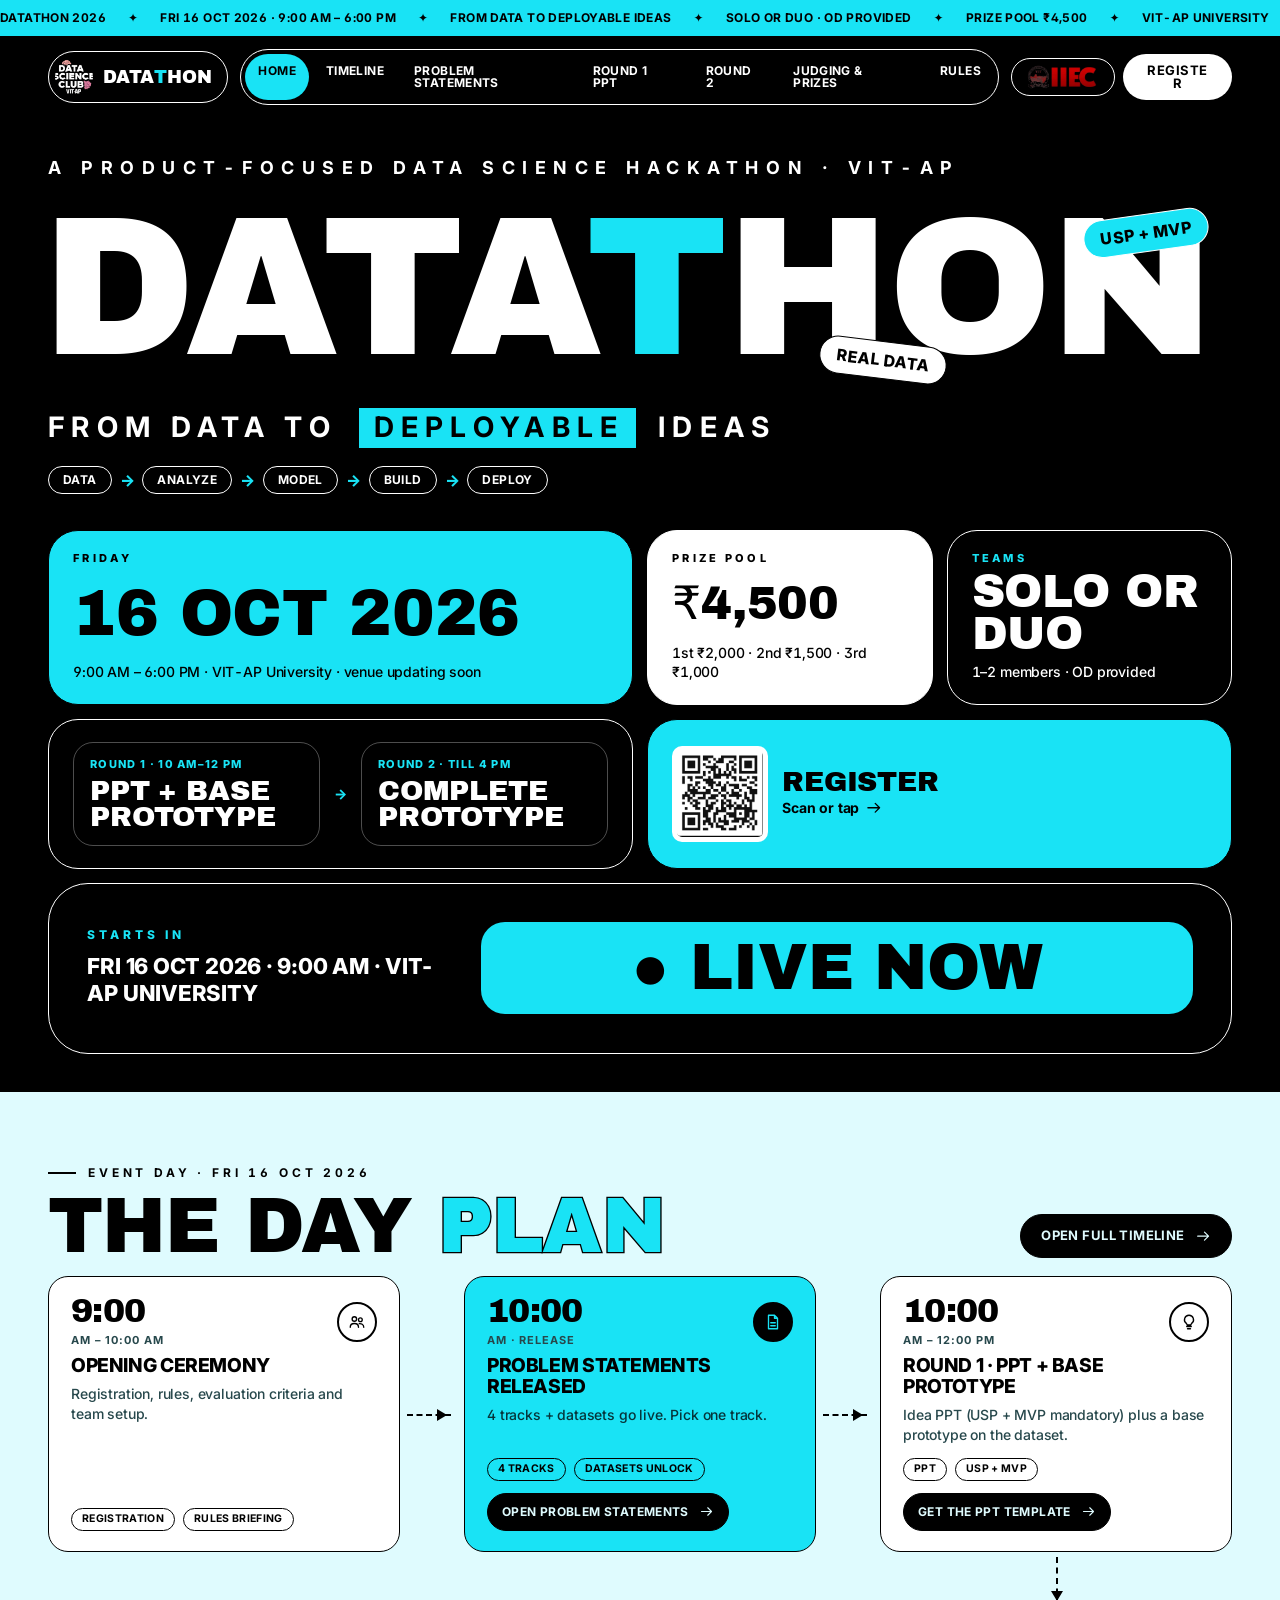
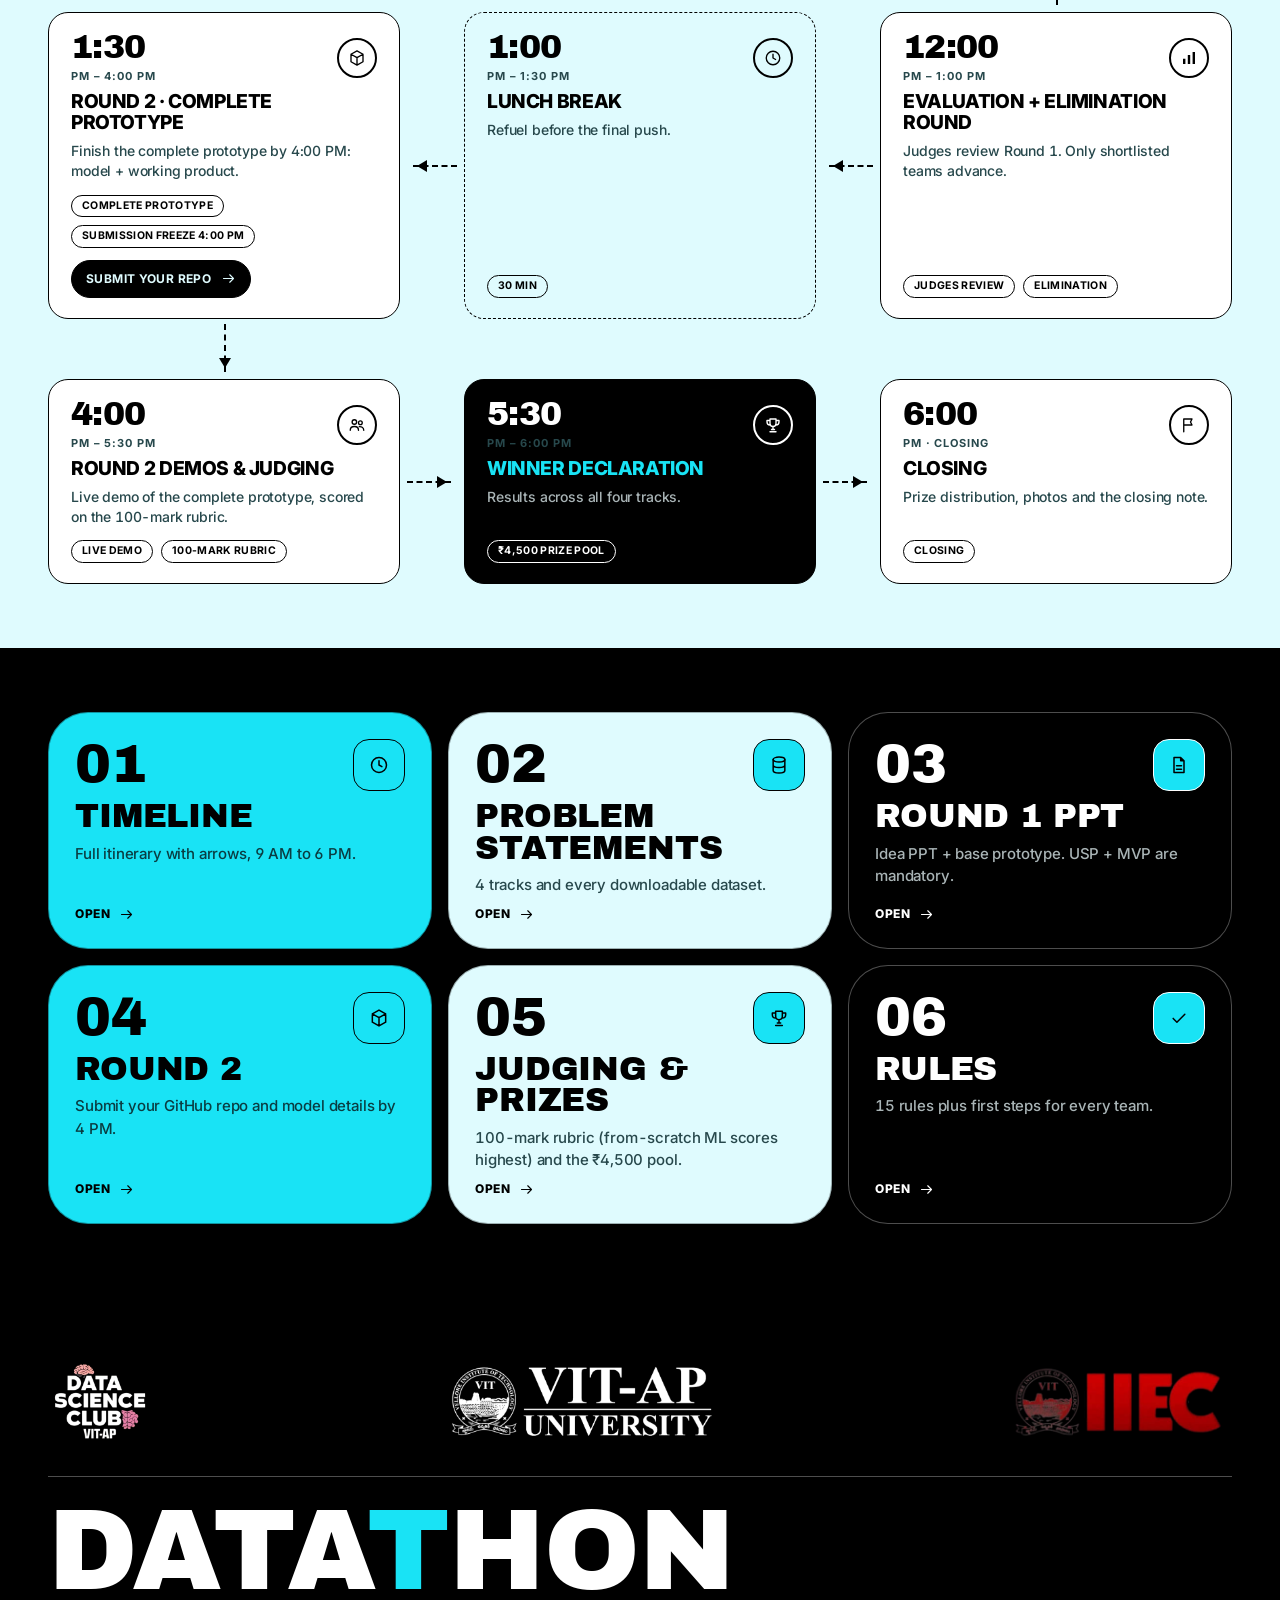
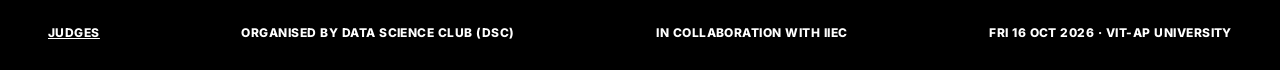
==== site/index.html @ 6347b345 "DATATHON 2026 website, PPT template, datasets and build tools Multi-page static site (home, timeline" ====
<!doctype html>
<html lang="en">
<head>
<meta charset="utf-8">
<meta name="viewport" content="width=device-width, initial-scale=1">
<title>DATATHON 2026 · VIT-AP</title>
<meta name="description" content="DATATHON — a product-focused Data Science hackathon by Data Science Club (DSC) with IIEC, VIT-AP University. 16 October 2026.">
<meta name="theme-color" content="#000000">
<link rel="icon" href="data:image/svg+xml,%3Csvg xmlns='http://www.w3.org/2000/svg' viewBox='0 0 64 64'%3E%3Crect width='64' height='64' rx='16' fill='%23000'/%3E%3Ctext x='32' y='46' font-family='Arial Black,Arial' font-weight='900' font-size='40' text-anchor='middle' fill='%2319e3f5'%3ET%3C/text%3E%3C/svg%3E">
<link rel="preconnect" href="https://fonts.googleapis.com">
<link rel="preconnect" href="https://fonts.gstatic.com" crossorigin>
<link href="https://fonts.googleapis.com/css2?family=Archivo+Black&family=Inter:wght@500;700;800&display=swap" rel="stylesheet">
<link rel="stylesheet" href="css/style.css">
<link rel="stylesheet" href="css/v2.css">
<link rel="stylesheet" href="css/v3.css">
<link rel="stylesheet" href="css/v4.css">
<link rel="stylesheet" href="css/v5.css">
<script>document.documentElement.className+=" js"</script>
</head>
<body>
<svg width="0" height="0" style="position:absolute" aria-hidden="true"><defs>
<symbol id="i-db" viewBox="0 0 24 24"><ellipse cx="12" cy="5.5" rx="7" ry="3"/><path d="M5 5.5v13c0 1.7 3.1 3 7 3s7-1.3 7-3v-13M5 12c0 1.7 3.1 3 7 3s7-1.3 7-3"/></symbol>
<symbol id="i-bars" viewBox="0 0 24 24"><path class="f" d="M4 20h3.2V13H4zM10.4 20h3.2V8h-3.2zM16.8 20H20V4h-3.2z" fill="currentColor" stroke="none"/></symbol>
<symbol id="i-cube" viewBox="0 0 24 24"><path d="M12 2.5l8 4.5v10l-8 4.5-8-4.5V7zM4 7l8 4.5L20 7M12 11.5v10"/></symbol>
<symbol id="i-bulb" viewBox="0 0 24 24"><path d="M9 18h6M10 21h4M12 3a6 6 0 0 0-3.5 10.9c.6.5 1 1.2 1 2.1h5c0-.9.4-1.6 1-2.1A6 6 0 0 0 12 3z"/></symbol>
<symbol id="i-calendar" viewBox="0 0 24 24"><rect x="3.5" y="5" width="17" height="15.5" rx="3"/><path d="M3.5 10h17M8 3v4M16 3v4"/></symbol>
<symbol id="i-pin" viewBox="0 0 24 24"><path d="M12 21s7-6.2 7-11.5A7 7 0 0 0 5 9.5C5 14.8 12 21 12 21z"/><circle cx="12" cy="9.5" r="2.5"/></symbol>
<symbol id="i-users" viewBox="0 0 24 24"><circle cx="8.5" cy="8" r="3"/><circle cx="16.5" cy="9" r="2.5"/><path d="M3 19c0-3 2.5-5 5.5-5s5.5 2 5.5 5M15 14.2c2.6-.3 6 .8 6 4.8"/></symbol>
<symbol id="i-arrow" viewBox="0 0 24 24"><path d="M4 12h16M14 6l6 6-6 6"/></symbol>
<symbol id="i-download" viewBox="0 0 24 24"><path d="M12 3v12M6.5 10.5L12 16l5.5-5.5M4 20h16"/></symbol>
<symbol id="i-plus" viewBox="0 0 24 24"><path d="M12 5v14M5 12h14"/></symbol>
<symbol id="i-health" viewBox="0 0 24 24"><path d="M9 3h6v6h6v6h-6v6H9v-6H3V9h6z"/></symbol>
<symbol id="i-cap" viewBox="0 0 24 24"><path d="M2 9l10-5 10 5-10 5zM6 11.5V16c0 1.5 2.7 3 6 3s6-1.5 6-3v-4.5M22 9v6"/></symbol>
<symbol id="i-coin" viewBox="0 0 24 24"><circle cx="12" cy="12" r="9"/><path d="M14.5 8.5c-.5-.8-1.5-1.2-2.5-1.2-1.4 0-2.5.8-2.5 2s1 1.6 2.5 2 2.5.8 2.5 2-1.1 2-2.5 2c-1 0-2-.4-2.5-1.2M12 5.5v1.8M12 16.7v1.8"/></symbol>
<symbol id="i-clock" viewBox="0 0 24 24"><circle cx="12" cy="12" r="9"/><path d="M12 7v5l3.5 2"/></symbol>
<symbol id="i-file" viewBox="0 0 24 24"><path d="M6 3h8l4 4v14H6zM14 3v4h4M9 13h6M9 17h6"/></symbol>
<symbol id="i-check" viewBox="0 0 24 24"><path d="M5 12.5l4.5 4.5L19 7.5"/></symbol>
<symbol id="i-trophy" viewBox="0 0 24 24"><path d="M8 4h8v6a4 4 0 0 1-8 0zM8 6H4v2a4 4 0 0 0 4 4M16 6h4v2a4 4 0 0 1-4 4M12 14v4M8 21h8M10 18h4"/></symbol>
<symbol id="i-flag" viewBox="0 0 24 24"><path d="M5 21V4M5 4h11l-2 4 2 4H5"/></symbol>
<symbol id="i-info" viewBox="0 0 24 24"><circle cx="12" cy="12" r="9"/><path d="M12 11v6M12 7.5v.5"/></symbol>
</defs></svg>
<div class="marquee" aria-label="Datathon announcements"><div class="marquee__track"><span>DATATHON 2026</span><span>Fri 16 Oct 2026 · 9:00 AM – 6:00 PM</span><span>From Data to Deployable Ideas</span><span>Solo or Duo · OD provided</span><span>Prize pool ₹4,500</span><span>VIT-AP University</span><span>Organised by Data Science Club × IIEC</span><span>DATATHON 2026</span><span>Fri 16 Oct 2026 · 9:00 AM – 6:00 PM</span><span>From Data to Deployable Ideas</span><span>Solo or Duo · OD provided</span><span>Prize pool ₹4,500</span><span>VIT-AP University</span><span>Organised by Data Science Club × IIEC</span><span>DATATHON 2026</span><span>Fri 16 Oct 2026 · 9:00 AM – 6:00 PM</span><span>From Data to Deployable Ideas</span><span>Solo or Duo · OD provided</span><span>Prize pool ₹4,500</span><span>VIT-AP University</span><span>Organised by Data Science Club × IIEC</span><span>DATATHON 2026</span><span>Fri 16 Oct 2026 · 9:00 AM – 6:00 PM</span><span>From Data to Deployable Ideas</span><span>Solo or Duo · OD provided</span><span>Prize pool ₹4,500</span><span>VIT-AP University</span><span>Organised by Data Science Club × IIEC</span></div></div><header class="nav-shell"><div class="wrap"><nav class="nav" aria-label="Main">
<a class="nav__brand" href="index.html" aria-label="DATATHON home"><img src="assets/logo-dsc.png" alt="Data Science Club VIT-AP"><span class="wordmark">DATA<b>T</b>HON</span></a>
<div class="nav__links" id="navlinks"><a href="index.html" aria-current="page">Home</a><a href="timeline.html">Timeline</a><a href="problem-statements.html">Problem Statements</a><a href="ppt.html">Round 1 PPT</a><a href="round2.html">Round 2</a><a href="judging.html">Judging & Prizes</a><a href="rules.html">Rules</a></div>
<div class="nav__cta"><span class="nav__iiec"><img src="assets/logo-iiec.png" alt="IIEC"></span><a class="btn btn--fill" href="https://forms.gle/7uUpkc1J9UCxxKup7" target="_blank" rel="noopener">Register</a>
<button class="nav__plus" id="navplus" aria-expanded="false" aria-controls="navlinks" aria-label="Menu"><svg class="icon " aria-hidden="true"><use href="#i-plus"/></svg></button></div>
</nav></div></header><main><section class="band band-dark hero"><div class="wrap">
<p class="hero__kicker">A product-focused data science hackathon · VIT-AP</p>
<h1 class="display hero__title">DATA<span class="t">T</span>HON
<span class="sticker sticker--hide-sm" style="--rot:-8deg; top:4%; right:2%">USP + MVP</span>
<span class="sticker sticker--white sticker--hide-sm" style="--rot:7deg; bottom:-6%; right:24%">Real data</span>
</h1>
<div class="hero__sub"><span>From data to</span><span class="hl">Deployable</span><span>ideas</span></div>
<div class="chain"><span class="chip">Data</span><span class="chain__a" aria-hidden="true">→</span><span class="chip">Analyze</span><span class="chain__a" aria-hidden="true">→</span><span class="chip">Model</span><span class="chain__a" aria-hidden="true">→</span><span class="chip">Build</span><span class="chain__a" aria-hidden="true">→</span><span class="chip">Deploy</span></div>
<div class="bento">
<div class="bcell b-date"><small>Friday</small><b>16 Oct 2026</b><span>9:00 AM – 6:00 PM · VIT-AP University · venue updating soon</span></div>
<div class="bcell b-prize"><small>Prize pool</small><b>₹4,500</b><span>1st ₹2,000 · 2nd ₹1,500 · 3rd ₹1,000</span></div>
<div class="bcell b-team"><small>Teams</small><b>Solo or Duo</b><span>1–2 members · OD provided</span></div>
<div class="bcell b-rounds"><a class="round" href="ppt.html"><small>Round 1 · 10 AM–12 PM</small><b>PPT + base prototype</b></a><span class="round__arrow" aria-hidden="true">→</span><a class="round" href="round2.html"><small>Round 2 · till 4 PM</small><b>Complete prototype</b></a></div>
<a class="bcell b-reg" href="https://forms.gle/7uUpkc1J9UCxxKup7" target="_blank" rel="noopener"><img src="assets/qr.png" alt="Registration QR code" width="96" height="96"><div><b>Register</b><span>Scan or tap <svg class="icon " aria-hidden="true"><use href="#i-arrow"/></svg></span></div></a>
</div>
<div class="bigcount"><div class="bigcount__label"><small>Starts in</small><span>Fri 16 Oct 2026 · 9:00 AM · VIT-AP University</span></div><div class="countdown" id="countdown" data-target="2026-10-16T09:00:00+05:30" aria-live="off"></div></div>
</div></section>
<section class="band band-wash band--tight" id="timeline"><div class="wrap">
<div style="display:flex;justify-content:space-between;align-items:flex-end;gap:16px;flex-wrap:wrap;margin-bottom:18px"><div><span class="eyebrow">Event day · Fri 16 Oct 2026</span><h2 class="display" style="font-size:clamp(40px,6vw,84px);margin-top:14px">The day <span class="t">plan</span></h2></div><a class="btn btn--fill" href="timeline.html">Open full timeline <svg class="icon " aria-hidden="true"><use href="#i-arrow"/></svg></a></div>
<ol class="tl" style="list-style:none;padding:0"><li class="tcard" style="grid-column:1;grid-row:1" data-start="2026-10-16T09:00:00+05:30" data-end="2026-10-16T10:00:00+05:30">
<span class="stop__live">● LIVE NOW</span>
<div class="tcard__top"><div class="tcard__time">9:00<small>AM – 10:00 AM</small></div><span class="tcard__node"><svg class="icon " aria-hidden="true"><use href="#i-users"/></svg></span></div>
<h3>Opening Ceremony</h3><p>Registration, rules, evaluation criteria and team setup.</p><div class="stop__tags"><span class="chip">Registration</span><span class="chip">Rules briefing</span></div>
<span class="tarrow tarrow--r"></span></li><li class="tcard tcard--milestone" style="grid-column:2;grid-row:1" data-start="2026-10-16T10:00:00+05:30" data-end="2026-10-16T10:05:00+05:30">
<span class="stop__live">● LIVE NOW</span>
<div class="tcard__top"><div class="tcard__time">10:00<small>AM · Release</small></div><span class="tcard__node"><svg class="icon " aria-hidden="true"><use href="#i-file"/></svg></span></div>
<h3>Problem Statements Released</h3><p>4 tracks + datasets go live. Pick one track.</p><div class="stop__tags"><span class="chip">4 tracks</span><span class="chip">Datasets unlock</span></div><a class="btn btn--sm btn--fill" style="align-self:flex-start;margin-top:4px" href="problem-statements.html">Open problem statements <svg class="icon " aria-hidden="true"><use href="#i-arrow"/></svg></a>
<span class="tarrow tarrow--r"></span></li><li class="tcard" style="grid-column:3;grid-row:1" data-start="2026-10-16T10:00:00+05:30" data-end="2026-10-16T12:00:00+05:30">
<span class="stop__live">● LIVE NOW</span>
<div class="tcard__top"><div class="tcard__time">10:00<small>AM – 12:00 PM</small></div><span class="tcard__node"><svg class="icon " aria-hidden="true"><use href="#i-bulb"/></svg></span></div>
<h3>Round 1 · PPT + Base Prototype</h3><p>Idea PPT (USP + MVP mandatory) plus a base prototype on the dataset.</p><div class="stop__tags"><span class="chip">PPT</span><span class="chip">USP + MVP</span></div><a class="btn btn--sm btn--fill" style="align-self:flex-start;margin-top:4px" href="#ppt">Get the PPT template <svg class="icon " aria-hidden="true"><use href="#i-arrow"/></svg></a>
<span class="tarrow tarrow--d"></span></li><li class="tcard" style="grid-column:3;grid-row:2" data-start="2026-10-16T12:00:00+05:30" data-end="2026-10-16T13:00:00+05:30">
<span class="stop__live">● LIVE NOW</span>
<div class="tcard__top"><div class="tcard__time">12:00<small>PM – 1:00 PM</small></div><span class="tcard__node"><svg class="icon " aria-hidden="true"><use href="#i-bars"/></svg></span></div>
<h3>Evaluation + Elimination Round</h3><p>Judges review Round 1. Only shortlisted teams advance.</p><div class="stop__tags"><span class="chip">Judges review</span><span class="chip">Elimination</span></div>
<span class="tarrow tarrow--l"></span></li><li class="tcard tcard--break" style="grid-column:2;grid-row:2" data-start="2026-10-16T13:00:00+05:30" data-end="2026-10-16T13:30:00+05:30">
<span class="stop__live">● LIVE NOW</span>
<div class="tcard__top"><div class="tcard__time">1:00<small>PM – 1:30 PM</small></div><span class="tcard__node"><svg class="icon " aria-hidden="true"><use href="#i-clock"/></svg></span></div>
<h3>Lunch Break</h3><p>Refuel before the final push.</p><div class="stop__tags"><span class="chip">30 min</span></div>
<span class="tarrow tarrow--l"></span></li><li class="tcard" style="grid-column:1;grid-row:2" data-start="2026-10-16T13:30:00+05:30" data-end="2026-10-16T16:00:00+05:30">
<span class="stop__live">● LIVE NOW</span>
<div class="tcard__top"><div class="tcard__time">1:30<small>PM – 4:00 PM</small></div><span class="tcard__node"><svg class="icon " aria-hidden="true"><use href="#i-cube"/></svg></span></div>
<h3>Round 2 · Complete Prototype</h3><p>Finish the complete prototype by 4:00 PM: model + working product.</p><div class="stop__tags"><span class="chip">Complete prototype</span><span class="chip">Submission freeze 4:00 PM</span></div><a class="btn btn--sm btn--fill" style="align-self:flex-start;margin-top:4px" href="round2.html">Submit your repo <svg class="icon " aria-hidden="true"><use href="#i-arrow"/></svg></a>
<span class="tarrow tarrow--d"></span></li><li class="tcard" style="grid-column:1;grid-row:3" data-start="2026-10-16T16:00:00+05:30" data-end="2026-10-16T17:30:00+05:30">
<span class="stop__live">● LIVE NOW</span>
<div class="tcard__top"><div class="tcard__time">4:00<small>PM – 5:30 PM</small></div><span class="tcard__node"><svg class="icon " aria-hidden="true"><use href="#i-users"/></svg></span></div>
<h3>Round 2 Demos & Judging</h3><p>Live demo of the complete prototype, scored on the 100-mark rubric.</p><div class="stop__tags"><span class="chip">Live demo</span><span class="chip">100-mark rubric</span></div>
<span class="tarrow tarrow--r"></span></li><li class="tcard tcard--winner" style="grid-column:2;grid-row:3" data-start="2026-10-16T17:30:00+05:30" data-end="2026-10-16T18:00:00+05:30">
<span class="stop__live">● LIVE NOW</span>
<div class="tcard__top"><div class="tcard__time">5:30<small>PM – 6:00 PM</small></div><span class="tcard__node"><svg class="icon " aria-hidden="true"><use href="#i-trophy"/></svg></span></div>
<h3>Winner Declaration</h3><p>Results across all four tracks.</p><div class="stop__tags"><span class="chip">₹4,500 prize pool</span></div>
<span class="tarrow tarrow--r"></span></li><li class="tcard" style="grid-column:3;grid-row:3" data-start="2026-10-16T18:00:00+05:30" data-end="2026-10-16T18:15:00+05:30">
<span class="stop__live">● LIVE NOW</span>
<div class="tcard__top"><div class="tcard__time">6:00<small>PM · Closing</small></div><span class="tcard__node"><svg class="icon " aria-hidden="true"><use href="#i-flag"/></svg></span></div>
<h3>Closing</h3><p>Prize distribution, photos and the closing note.</p><div class="stop__tags"><span class="chip">Closing</span></div>
</li></ol>
</div></section>
<section class="band band-dark band--tight"><div class="wrap">
<div class="tiles"><a class="card tile band-cyan" href="timeline.html" style="background:var(--bg);color:var(--fg);--line:#000"><div class="tile__top"><span class="tile__no">01</span><span class="tile__badge"><svg class="icon " aria-hidden="true"><use href="#i-clock"/></svg></span></div><h3>Timeline</h3><p>Full itinerary with arrows, 9 AM to 6 PM.</p><span class="tile__go">Open <svg class="icon " aria-hidden="true"><use href="#i-arrow"/></svg></span></a><a class="card tile band-wash" href="problem-statements.html" style="background:var(--bg);color:var(--fg);--line:#000"><div class="tile__top"><span class="tile__no">02</span><span class="tile__badge"><svg class="icon " aria-hidden="true"><use href="#i-db"/></svg></span></div><h3>Problem Statements</h3><p>4 tracks and every downloadable dataset.</p><span class="tile__go">Open <svg class="icon " aria-hidden="true"><use href="#i-arrow"/></svg></span></a><a class="card tile band-dark" href="ppt.html" style="background:var(--bg);color:var(--fg);--line:#fff"><div class="tile__top"><span class="tile__no">03</span><span class="tile__badge"><svg class="icon " aria-hidden="true"><use href="#i-file"/></svg></span></div><h3>Round 1 PPT</h3><p>Idea PPT + base prototype. USP + MVP are mandatory.</p><span class="tile__go">Open <svg class="icon " aria-hidden="true"><use href="#i-arrow"/></svg></span></a><a class="card tile band-cyan" href="round2.html" style="background:var(--bg);color:var(--fg);--line:#000"><div class="tile__top"><span class="tile__no">04</span><span class="tile__badge"><svg class="icon " aria-hidden="true"><use href="#i-cube"/></svg></span></div><h3>Round 2</h3><p>Submit your GitHub repo and model details by 4 PM.</p><span class="tile__go">Open <svg class="icon " aria-hidden="true"><use href="#i-arrow"/></svg></span></a><a class="card tile band-wash" href="judging.html" style="background:var(--bg);color:var(--fg);--line:#000"><div class="tile__top"><span class="tile__no">05</span><span class="tile__badge"><svg class="icon " aria-hidden="true"><use href="#i-trophy"/></svg></span></div><h3>Judging & Prizes</h3><p>100-mark rubric (from-scratch ML scores highest) and the ₹4,500 pool.</p><span class="tile__go">Open <svg class="icon " aria-hidden="true"><use href="#i-arrow"/></svg></span></a><a class="card tile band-dark" href="rules.html" style="background:var(--bg);color:var(--fg);--line:#fff"><div class="tile__top"><span class="tile__no">06</span><span class="tile__badge"><svg class="icon " aria-hidden="true"><use href="#i-check"/></svg></span></div><h3>Rules</h3><p>15 rules plus first steps for every team.</p><span class="tile__go">Open <svg class="icon " aria-hidden="true"><use href="#i-arrow"/></svg></span></a></div>
</div></section></main><footer class="band band-dark footer"><div class="wrap">
<div class="footer__logos">
<img src="assets/logo-dsc.png" alt="Data Science Club, VIT-AP">
<img src="assets/logo-vitap.png" alt="VIT-AP University">
<img src="assets/logo-iiec.png" alt="IIEC">
</div>
<div class="display footer__big" aria-hidden="true">DATA<span class="t">T</span>HON</div>
<div class="footer__meta"><a href="judge.html">Judges</a><span>Organised by Data Science Club (DSC)</span><span>In collaboration with IIEC</span><span>Fri 16 Oct 2026 · VIT-AP University</span></div>
</div></footer>
<script src="js/site.js"></script>
</body>
</html>
---- site/css/style.css ----
/* DATATHON — Slush sticker-book system (DESIGN.md) recoloured to the poster: black + electric cyan + white.
   Rules kept from DESIGN.md: crushed display type, 1px outlines, pill/rounded shapes, flat fills, NO gradients, NO shadows. */

:root {
  --carbon: #000000;
  --paper: #ffffff;
  --cyan: #19e3f5;          /* sampled from poster */
  --cyan-wash: #dffbfe;     /* pale cyan = Sky Wash analogue */
  --ink: #0b0f10;
  --mist: #a9b4b6;

  --font-display: 'Archivo Black', 'Arial Black', Impact, sans-serif;
  --font-ui: 'Inter', ui-sans-serif, system-ui, -apple-system, 'Segoe UI', Roboto, sans-serif;

  --page-max: 1440px;
  --gutter: clamp(16px, 4vw, 48px);
  --r-card: 20px;
  --r-card-lg: 40px;
  --r-pill: 1600px;
}

/* Section "bands": every section sets its own palette, components read these */
.band-dark  { --bg: var(--carbon);    --fg: var(--paper);  --muted: var(--mist); --card: var(--ink);  --line: var(--paper); --soft: rgba(255,255,255,.3); --accent: var(--cyan); }
.band-cyan  { --bg: var(--cyan);      --fg: var(--carbon); --muted: #0a3d42;     --card: var(--paper); --line: var(--carbon); --soft: rgba(0,0,0,.35);       --accent: var(--carbon); }
.band-wash  { --bg: var(--cyan-wash); --fg: var(--carbon); --muted: #27484c;     --card: var(--paper); --line: var(--carbon); --soft: rgba(0,0,0,.3);        --accent: var(--carbon); }

*, *::before, *::after { box-sizing: border-box; }
html { scroll-behavior: smooth; scroll-padding-top: 96px; }
body {
  margin: 0; background: var(--carbon); color: var(--paper);
  font-family: var(--font-ui); font-weight: 500; font-size: 16px; line-height: 1.5;
  letter-spacing: -0.01em; font-feature-settings: "ss01", "tnum";
  -webkit-font-smoothing: antialiased;
}
img, svg { display: block; max-width: 100%; }
a { color: inherit; }
h1, h2, h3, h4, p, ul, ol { margin: 0; }
ul, ol { padding: 0; list-style: none; }
.sr-only { position: absolute; width: 1px; height: 1px; overflow: hidden; clip: rect(0 0 0 0); white-space: nowrap; }
:focus-visible { outline: 3px solid var(--cyan); outline-offset: 3px; }
.band-cyan :focus-visible, .band-wash :focus-visible { outline-color: var(--carbon); }

.wrap { width: 100%; max-width: var(--page-max); margin: 0 auto; padding-inline: var(--gutter); }
.band { background: var(--bg); color: var(--fg); padding-block: clamp(56px, 9vw, 120px); }
.icon { width: 1.25em; height: 1.25em; fill: none; stroke: currentColor; stroke-width: 1.8; stroke-linecap: round; stroke-linejoin: round; flex: none; }
.icon--fill { fill: currentColor; stroke: none; }

/* ---------- type ---------- */
.display {
  font-family: var(--font-display); font-weight: 400; text-transform: uppercase;
  line-height: .8; letter-spacing: -0.01em; text-wrap: balance;
}
.display .t { color: var(--cyan); }
.band-cyan .display .t, .band-wash .display .t { color: var(--cyan); -webkit-text-stroke: .035em var(--carbon); paint-order: stroke fill; }
.band-cyan .display .t { color: var(--paper); }
.h-section { font-size: clamp(38px, 11vw, 168px); overflow-wrap: anywhere; }
.eyebrow {
  font-weight: 700; text-transform: uppercase; letter-spacing: .32em; font-size: 12px;
  display: inline-flex; align-items: center; gap: 12px; color: var(--fg);
}
.eyebrow::before { content: ""; width: 28px; border-top: 2px solid currentColor; }
.lede { font-size: clamp(17px, 2vw, 24px); font-weight: 500; line-height: 1.3; max-width: 60ch; }
.muted { color: var(--muted); }
.hl { background: var(--cyan); color: var(--carbon); padding: .02em .3em; display: inline-block; }
.quote-bar { border-left: 3px solid var(--cyan); padding-left: 20px; }
.band-cyan .quote-bar, .band-wash .quote-bar { border-color: var(--carbon); }

/* ---------- buttons / pills ---------- */
.btn {
  display: inline-flex; align-items: center; justify-content: center; gap: 10px;
  min-height: 44px; padding: 10px 20px; border-radius: var(--r-pill); max-width: 100%; text-align: center; overflow-wrap: anywhere;
  border: 1px solid var(--fg); background: transparent; color: var(--fg);
  font: 700 13px/1 var(--font-ui); letter-spacing: .032em; text-transform: uppercase; text-decoration: none;
  cursor: pointer; transition: background .15s, color .15s;
}
.btn:hover { background: var(--fg); color: var(--bg); }
.btn--fill { background: var(--fg); color: var(--bg); }
.btn--fill:hover { background: var(--cyan); color: var(--carbon); border-color: var(--carbon); }
.band-dark .btn--fill:hover { border-color: var(--cyan); }
.btn--lg { min-height: 56px; padding: 14px 28px; font-size: 14px; }
.chip {
  display: inline-flex; align-items: center; gap: 8px; padding: 6px 14px; border-radius: var(--r-pill);
  border: 1px solid var(--fg); font: 700 12px/1.2 var(--font-ui); letter-spacing: .032em; text-transform: uppercase;
}
.chip--cyan { background: var(--cyan); color: var(--carbon); border-color: var(--carbon); }
.band-dark .chip--cyan { border-color: var(--cyan); }
.card { background: var(--card); color: var(--fg); border: 1px solid var(--line); border-radius: var(--r-card); padding: 24px; }
.band-dark .card { border-color: var(--soft); }

/* ---------- marquee ---------- */
.marquee { background: var(--cyan); color: var(--carbon); overflow: hidden; white-space: nowrap; border-bottom: 1px solid var(--carbon); }
.marquee__track { display: inline-flex; animation: scroll 38s linear infinite; }
.marquee__track span { padding: 9px 0; font-weight: 700; font-size: 12px; letter-spacing: .032em; text-transform: uppercase; }
.marquee__track span::after { content: "✦"; margin: 0 22px; }
@keyframes scroll { to { transform: translateX(-50%); } }

/* ---------- nav ---------- */
.nav-shell { position: sticky; top: 0; z-index: 50; padding: 12px 0; background: var(--carbon); }
.nav { display: flex; align-items: center; justify-content: space-between; gap: 12px; pointer-events: auto; }
.nav__brand {
  display: inline-flex; align-items: center; gap: 10px; text-decoration: none; background: var(--carbon);
  border: 1px solid var(--paper); border-radius: var(--r-pill); padding: 6px 16px 6px 6px; color: var(--paper);
}
.nav__brand img { width: 38px; height: 38px; object-fit: cover; border-radius: 50%; }
.wordmark { font-family: var(--font-display); text-transform: uppercase; font-size: 18px; letter-spacing: -0.01em; line-height: 1; }
.wordmark b { color: var(--cyan); font-weight: 400; }
.nav__links { display: flex; gap: 4px; background: var(--carbon); border: 1px solid var(--paper); border-radius: var(--r-pill); padding: 4px; }
.nav__links a {
  color: var(--paper); text-decoration: none; padding: 11px 14px; border-radius: var(--r-pill);
  font: 700 12px/1 var(--font-ui); letter-spacing: .032em; text-transform: uppercase;
}
.nav__links a:hover, .nav__links a[aria-current="page"] { background: var(--cyan); color: var(--carbon); }
.nav__cta { display: flex; gap: 8px; align-items: center; }
.nav .btn--fill { background: var(--paper); color: var(--carbon); border-color: var(--paper); }
.nav .btn--fill:hover { background: var(--cyan); }
.nav__plus { display: none; width: 44px; height: 44px; padding: 0; background: var(--carbon); color: var(--paper); border: 1px solid var(--paper); border-radius: 50%; cursor: pointer; align-items: center; justify-content: center; }
.nav__plus .icon { transition: transform .2s; }
.nav__plus[aria-expanded="true"] .icon { transform: rotate(45deg); }

/* ---------- hero ---------- */
.hero { padding-top: clamp(16px, 3vw, 40px); overflow: hidden; position: relative; }
.logo-strip { display: flex; align-items: center; justify-content: space-between; gap: clamp(12px, 3vw, 40px); margin-bottom: clamp(32px, 5vw, 64px); }
.logo-strip__div { width: 1px; align-self: stretch; background: rgba(255,255,255,.35); min-height: 56px; }
.logo-strip img { height: clamp(44px, 6.5vw, 82px); width: auto; object-fit: contain; }
.hero__kicker { font-weight: 700; text-transform: uppercase; letter-spacing: .42em; font-size: clamp(11px, 1.4vw, 18px); margin-bottom: clamp(16px, 2vw, 28px); }
.hero__title { font-size: clamp(54px, 15.4vw, 226px); position: relative; line-height: .82; margin-left: -.03em; }
.sticker {
  position: absolute; z-index: 2; background: var(--cyan); color: var(--carbon); border: 1px solid var(--paper);
  border-radius: 20px; padding: 10px 16px; font: 800 clamp(11px,1.4vw,16px)/1 var(--font-ui); letter-spacing: .032em; text-transform: uppercase;
  transform: rotate(var(--rot, -6deg)); display: inline-flex; gap: 8px; align-items: center;
}
.sticker--white { background: var(--paper); border-color: var(--carbon); }
.sticker--ring { background: var(--carbon); color: var(--paper); border-radius: 50%; width: clamp(54px, 7vw, 92px); aspect-ratio: 1; justify-content: center; padding: 0; border-width: 2px; }
.sticker--ring .icon { width: 44%; height: 44%; }
.hero__sub { margin-top: clamp(24px, 3vw, 40px); display: flex; flex-wrap: wrap; gap: 14px 22px; align-items: center; font: 700 clamp(15px, 2.2vw, 30px)/1.1 var(--font-ui); letter-spacing: .26em; text-transform: uppercase; }
.hero__sub .hl { letter-spacing: .26em; padding: .16em .4em .16em .52em; }
.hero__grid { display: grid; grid-template-columns: 1.05fr .95fr; gap: clamp(24px, 4vw, 64px); margin-top: clamp(32px, 4vw, 56px); align-items: start; }
.hero__copy .lede { margin-bottom: 8px; }
.hero__copy .muted { font-size: 17px; }
.info-list { display: grid; gap: 14px; margin: 28px 0; }
.info { display: flex; gap: 16px; align-items: stretch; }
.info__ico { width: 56px; height: 56px; flex: none; border: 1px solid var(--paper); border-radius: 16px; display: grid; place-items: center; }
.info__ico .icon { width: 26px; height: 26px; }
.info__body { border-left: 3px solid var(--cyan); padding-left: 16px; display: grid; align-content: center; }
.info__body strong { font: 800 clamp(17px, 2vw, 22px)/1.15 var(--font-ui); text-transform: uppercase; letter-spacing: -0.02em; }
.info__body span { color: #d6dcdd; }
.hero__actions { display: flex; flex-wrap: wrap; gap: 12px; }
.hero__art { position: relative; border-radius: 30px; overflow: hidden; border: 1px solid var(--paper); aspect-ratio: 1339/1717; background: var(--carbon); }
.hero__art img { width: 100%; height: 100%; object-fit: cover; }
.hero__art-wrap { position: relative; }
.countdown { display: flex; gap: 8px; flex-wrap: wrap; margin-top: 22px; }
.countdown__cell { border: 1px solid var(--soft); border-radius: 16px; padding: 10px 14px; min-width: 74px; text-align: center; }
.countdown__cell b { display: block; font: 400 28px/1 var(--font-display); color: var(--cyan); }
.countdown__cell small { font-size: 11px; text-transform: uppercase; letter-spacing: .12em; color: var(--mist); }
.countdown__live { font: 400 28px/1 var(--font-display); color: var(--carbon); background: var(--cyan); border-radius: 16px; padding: 14px 20px; text-transform: uppercase; }

/* ---------- pipeline ---------- */
.pipeline { display: flex; align-items: flex-start; margin-top: clamp(40px, 6vw, 80px); }
.pipe-step { display: grid; justify-items: center; gap: 12px; flex: none; width: clamp(48px, 11vw, 124px); font: 700 clamp(12px, 1.7vw, 22px)/1 var(--font-ui); letter-spacing: -0.02em; }
.pipe-step__ring { width: clamp(48px, 9vw, 124px); aspect-ratio: 1; border: 2px solid var(--paper); border-radius: 50%; display: grid; place-items: center; }
.pipe-step__ring .icon { width: 42%; height: 42%; stroke-width: 1.5; }
.pipe-step--last .pipe-step__ring { background: var(--cyan); border-color: var(--paper); color: var(--carbon); }
.pipe-arrow { flex: 1; min-width: 6px; align-self: flex-start; margin-top: clamp(24px, 4.5vw, 62px); border-top: 2px dashed var(--cyan); position: relative; margin-inline: 8px; }
.pipe-arrow::after { content: ""; position: absolute; right: -2px; top: -7px; border: 6px solid transparent; border-left: 10px solid var(--cyan); }

/* ---------- itinerary / timeline ---------- */
.section-head { display: grid; grid-template-columns: minmax(0, 1fr); gap: 24px; margin-bottom: clamp(36px, 5vw, 72px); }
.section-head .lede { color: var(--muted); }
.itinerary { max-width: 1040px; margin: 0 auto; }
.stop { display: grid; grid-template-columns: clamp(86px, 17vw, 190px) 44px 1fr; gap: clamp(10px, 2.2vw, 28px); }
.stop__time { text-align: right; padding-top: 14px; }
.stop__time b { display: block; font: 400 clamp(24px, 4.2vw, 50px)/.9 var(--font-display); letter-spacing: -0.02em; }
.stop__time small { display: block; margin-top: 8px; font: 700 clamp(11px, 1.2vw, 13px)/1.3 var(--font-ui); text-transform: uppercase; letter-spacing: .08em; color: var(--muted); }
.stop__rail { display: flex; flex-direction: column; align-items: center; }
.stop__node { width: 44px; height: 44px; border-radius: 50%; border: 2px solid var(--line); background: var(--bg); display: grid; place-items: center; flex: none; margin-top: 6px; }
.stop__node .icon { width: 20px; height: 20px; }
.stop--milestone .stop__node, .stop.is-now .stop__node { background: var(--cyan); color: var(--carbon); border-color: var(--carbon); }
.band-dark .stop--milestone .stop__node { border-color: var(--paper); }
.stop__line { flex: 1; min-height: 44px; margin: 6px 0 4px; border-left: 2px dashed var(--line); position: relative; }
.stop__line::after { content: ""; position: absolute; left: -7px; bottom: -3px; border: 6px solid transparent; border-top: 10px solid var(--line); }
.stop:last-child .stop__line { display: none; }
.stop__card { margin-bottom: 30px; background: var(--card); color: var(--fg); border: 1px solid var(--line); border-radius: var(--r-card); padding: clamp(18px, 2.4vw, 28px); position: relative; }
.stop:last-child .stop__card { margin-bottom: 0; }
.stop__card h3 { font: 800 clamp(20px, 2.6vw, 32px)/1.05 var(--font-ui); letter-spacing: -0.03em; text-transform: uppercase; }
.stop__card p { margin-top: 10px; color: var(--muted); max-width: 58ch; }
.stop__tags { display: flex; flex-wrap: wrap; gap: 8px; margin-top: 16px; }
.stop--milestone .stop__card { background: var(--cyan); border-color: var(--carbon); }
.stop--milestone .stop__card p { color: #06353a; }
.stop--break .stop__card { background: transparent; border-style: dashed; }
.stop--winner .stop__card { background: var(--carbon); color: var(--paper); border-color: var(--carbon); }
.stop--winner .stop__card p { color: var(--mist); }
.stop--winner .stop__card h3 { color: var(--cyan); }
.stop--winner .chip { border-color: var(--paper); color: var(--paper); }
.stop.is-now .stop__card { outline: 4px solid var(--cyan); outline-offset: 3px; }
.stop__live { display: none; position: absolute; top: -14px; right: 20px; background: var(--carbon); color: var(--cyan); border: 1px solid var(--cyan); border-radius: var(--r-pill); padding: 4px 12px; font: 800 11px/1.2 var(--font-ui); letter-spacing: .1em; }
.stop.is-now .stop__live { display: inline-block; }

/* ---------- track cards ---------- */
.grid-4 { display: grid; grid-template-columns: repeat(4, 1fr); gap: 16px; }
.track-card { text-decoration: none; display: flex; flex-direction: column; gap: 14px; min-height: 340px; border-radius: var(--r-card-lg); transition: transform .15s; }
.track-card:hover { transform: translateY(-4px); }
.track-card__no { font: 400 72px/.8 var(--font-display); }
.track-card__badge { width: 56px; height: 56px; border: 1px solid var(--line); border-radius: 16px; display: grid; place-items: center; background: var(--cyan); color: var(--carbon); }
.track-card h3 { font: 800 24px/1.05 var(--font-ui); text-transform: uppercase; letter-spacing: -0.03em; }
.track-card p { color: var(--muted); font-size: 15px; }
.track-card__foot { margin-top: auto; display: flex; justify-content: space-between; align-items: center; font: 700 12px/1 var(--font-ui); text-transform: uppercase; letter-spacing: .06em; }
.cta-row { margin-top: 36px; display: flex; flex-wrap: wrap; gap: 12px; align-items: center; }

/* ---------- PPT / product section ---------- */
.two-col { display: grid; grid-template-columns: 1fr 1fr; gap: clamp(24px, 4vw, 64px); align-items: start; }
.slide-list { display: grid; gap: 10px; counter-reset: s; }
.slide-list li { counter-increment: s; display: grid; grid-template-columns: 44px 1fr; gap: 14px; align-items: center; border: 1px solid var(--soft); border-radius: 16px; padding: 12px 16px; }
.slide-list li::before { content: counter(s, decimal-leading-zero); font: 400 22px/1 var(--font-display); color: var(--cyan); }
.slide-list b { display: block; text-transform: uppercase; letter-spacing: -0.01em; }
.slide-list span { color: var(--mist); font-size: 14px; }
.must { background: var(--cyan); color: var(--carbon) !important; border-radius: 4px; padding: 1px 7px; font: 800 10px/1.4 var(--font-ui); letter-spacing: .08em; margin-left: 8px; vertical-align: middle; }
.flow { display: flex; flex-wrap: wrap; gap: 8px 6px; align-items: center; margin-top: 28px; }
.flow .chip { background: var(--bg); }
.flow .icon { width: 18px; height: 18px; }

/* ---------- judging ---------- */
.rubric { display: grid; gap: 10px; }
.rubric__row { display: grid; grid-template-columns: minmax(0, 1.3fr) minmax(0, 1.2fr) 74px; gap: 18px; align-items: center; background: var(--card); border: 1px solid var(--line); border-radius: 16px; padding: 14px 20px; }
.rubric__row b { font-weight: 800; text-transform: uppercase; letter-spacing: -0.01em; }
.rubric__row small { display: block; color: var(--muted); font-size: 13px; font-weight: 500; text-transform: none; letter-spacing: 0; line-height: 1.35; margin-top: 2px; }
.rubric__bar { height: 14px; border: 1px solid var(--line); border-radius: var(--r-pill); overflow: hidden; background: transparent; }
.rubric__bar i { display: block; height: 100%; background: var(--carbon); }
.rubric__pts { font: 400 30px/1 var(--font-display); text-align: right; }
.rubric__total { display: flex; justify-content: space-between; align-items: center; margin-top: 4px; padding: 14px 20px; background: var(--carbon); color: var(--paper); border-radius: 16px; font: 800 16px/1 var(--font-ui); text-transform: uppercase; }
.rubric__total span:last-child { font: 400 34px/1 var(--font-display); color: var(--cyan); }

/* ---------- rules ---------- */
.rules { display: grid; grid-template-columns: 1fr 1fr; gap: 10px 16px; align-items: start; }
.rule { border: 1px solid var(--soft); border-radius: 16px; background: var(--card); }
.rule summary { list-style: none; cursor: pointer; padding: 16px 20px; display: flex; gap: 14px; align-items: center; font-weight: 700; }
.rule summary::-webkit-details-marker { display: none; }
.rule summary::before { content: attr(data-n); font: 400 20px/1 var(--font-display); color: var(--cyan); min-width: 28px; }
.rule summary::after { content: "+"; margin-left: auto; font: 700 22px/1 var(--font-ui); }
.rule[open] summary::after { content: "–"; }
.rule p { padding: 0 20px 18px 62px; color: var(--mist); }

/* ---------- register / prizes ---------- */
.prizes { display: grid; grid-template-columns: repeat(3, 1fr); gap: 14px; margin-top: 8px; }
.prize { border: 1px solid var(--line); border-radius: var(--r-card-lg); background: var(--card); padding: 24px; display: grid; gap: 6px; }
.prize small { font: 800 12px/1 var(--font-ui); letter-spacing: .3em; text-transform: uppercase; }
.prize b { font: 400 clamp(36px, 5vw, 64px)/.9 var(--font-display); }
.prize--1 { background: var(--carbon); color: var(--paper); }
.prize--1 b { color: var(--cyan); }
.pool { margin-top: 20px; display: flex; justify-content: space-between; align-items: center; gap: 16px; border-block: 2px solid var(--carbon); padding: 16px 0; }
.pool span { font: 800 14px/1 var(--font-ui); letter-spacing: .3em; text-transform: uppercase; }
.pool b { font: 400 clamp(34px, 5vw, 60px)/1 var(--font-display); background: var(--carbon); color: var(--cyan); padding: 8px 22px; }
.reg { margin-top: clamp(32px, 5vw, 56px); display: grid; grid-template-columns: auto 1fr; gap: clamp(20px, 3vw, 40px); align-items: center; background: var(--carbon); color: var(--paper); border: 2px solid var(--carbon); border-radius: var(--r-card-lg); padding: clamp(20px, 3vw, 36px); }
.reg h3 { font: 400 clamp(34px, 5vw, 64px)/.85 var(--font-display); text-transform: uppercase; }
.reg h3 b { color: var(--cyan); font-weight: 400; }
.reg__qr { background: #fff; border-radius: 14px; padding: 10px; width: clamp(130px, 18vw, 220px); }
.reg__qr img { width: 100%; height: auto; }
.reg p { color: var(--mist); margin: 14px 0 20px; max-width: 46ch; }
.reg .btn { border-color: var(--paper); color: var(--paper); }
.reg .btn--fill { background: var(--cyan); color: var(--carbon); border-color: var(--cyan); }
.reg .btn--fill:hover { background: var(--paper); }

/* ---------- footer ---------- */
.footer { padding-block: clamp(40px, 6vw, 72px) 28px; }
.footer__logos { display: flex; flex-wrap: wrap; align-items: center; justify-content: space-between; gap: 24px; padding-bottom: 32px; border-bottom: 1px solid var(--soft); }
.footer__logos img { height: clamp(48px, 7vw, 84px); width: auto; }
.footer__big { margin-top: 36px; font-size: clamp(56px, 15vw, 220px); }
.footer__meta { margin-top: 28px; display: flex; flex-wrap: wrap; justify-content: space-between; gap: 12px; font: 800 12px/1.4 var(--font-ui); text-transform: uppercase; letter-spacing: .04em; }

/* ---------- problem statements page ---------- */
.subhero { padding-top: clamp(20px, 3vw, 40px); padding-bottom: clamp(48px, 7vw, 96px); }
.subhero .display { font-size: clamp(38px, 12vw, 190px); margin: 24px 0; }
.dl-hub { display: grid; grid-template-columns: 1.1fr .9fr; gap: 16px; margin-top: 36px; }
.dl-hub .card { display: grid; gap: 14px; align-content: start; border-radius: var(--r-card-lg); padding: 28px; }
.dl-hub h3 { font: 400 clamp(28px, 3.4vw, 44px)/.9 var(--font-display); text-transform: uppercase; }
.dl-zips { display: flex; flex-wrap: wrap; gap: 8px; }
.jump { display: flex; flex-wrap: wrap; gap: 8px; margin-top: 28px; }
.notice { display: flex; gap: 14px; align-items: flex-start; border: 1px dashed var(--soft); border-radius: 16px; padding: 14px 18px; color: var(--muted); font-size: 14px; margin-top: 16px; }
.notice .icon { margin-top: 2px; color: var(--cyan); }

.track__top { display: grid; grid-template-columns: auto 1fr; gap: clamp(16px, 3vw, 40px); align-items: end; margin-bottom: 36px; }
.track__no { font: 400 clamp(90px, 16vw, 240px)/.75 var(--font-display); }
.track__dom { display: flex; flex-wrap: wrap; gap: 8px; margin-bottom: 14px; }
.track__title { font-size: clamp(34px, 6vw, 88px); }
.track__body { display: grid; grid-template-columns: 1.1fr .9fr; gap: clamp(20px, 3vw, 48px); align-items: start; }
.stack { display: grid; gap: 16px; }
.block h4 { font: 800 12px/1 var(--font-ui); letter-spacing: .3em; text-transform: uppercase; margin-bottom: 12px; display: flex; align-items: center; gap: 10px; }
.block h4::before { content: ""; width: 22px; border-top: 2px solid currentColor; }
.block p { font-size: 17px; line-height: 1.5; }
.block ul.bul { display: grid; gap: 8px; }
.block ul.bul li { display: grid; grid-template-columns: 22px 1fr; gap: 8px; }
.block ul.bul li::before { content: "→"; font-weight: 800; }
.question { background: var(--carbon); color: var(--paper); border-radius: var(--r-card); padding: 20px 24px; border: 1px solid var(--carbon); }
.band-dark .question { background: var(--cyan); color: var(--carbon); border-color: var(--cyan); }
.question small { display: block; font: 800 11px/1 var(--font-ui); letter-spacing: .3em; text-transform: uppercase; opacity: .75; margin-bottom: 8px; }
.question p { font: 800 clamp(18px, 2vw, 24px)/1.2 var(--font-ui); letter-spacing: -0.02em; }

.files { border: 1px solid var(--line); border-radius: var(--r-card-lg); background: var(--card); color: var(--fg); overflow: hidden; }
.band-dark .files { border-color: var(--soft); }
.files__head { display: flex; justify-content: space-between; align-items: center; gap: 12px; padding: 18px 22px; border-bottom: 1px solid var(--line); flex-wrap: wrap; }
.band-dark .files__head { border-color: var(--soft); }
.files__head h4 { font: 400 22px/1 var(--font-display); text-transform: uppercase; }
.file { display: grid; grid-template-columns: 1fr auto; gap: 8px 14px; align-items: center; padding: 14px 22px; border-bottom: 1px solid var(--soft); }
.file:last-child { border-bottom: 0; }
.file b { font-weight: 800; word-break: break-all; }
.file small { display: block; color: var(--muted); font-size: 13px; line-height: 1.35; margin-top: 2px; }
.file__meta { grid-column: 1 / -1; display: flex; gap: 8px; flex-wrap: wrap; }
.file__meta .chip { font-size: 11px; padding: 3px 10px; }
.btn--sm { min-height: 38px; padding: 8px 14px; font-size: 12px; }
.files__note { padding: 14px 22px; border-top: 1px solid var(--soft); color: var(--muted); font-size: 13px; }
.steps { counter-reset: st; display: grid; grid-template-columns: repeat(2, 1fr); gap: 10px 16px; }
.steps li { counter-increment: st; display: grid; grid-template-columns: 40px 1fr; gap: 12px; align-items: start; border: 1px solid var(--soft); border-radius: 16px; padding: 14px 18px; background: var(--card); }
.steps li::before { content: counter(st); font: 400 26px/1 var(--font-display); color: var(--cyan); }

/* lock overlay (optional, see js/problems.js CONFIG) */
.lock { position: fixed; inset: 0; z-index: 100; background: var(--carbon); display: grid; place-items: center; padding: 24px; text-align: center; }
.lock .display { font-size: clamp(40px, 10vw, 140px); }
.lock p { margin: 20px auto 0; max-width: 48ch; color: var(--mist); }
.lock[hidden] { display: none; }

/* ---------- responsive ---------- */
@media (max-width: 1080px) {
  .grid-4 { grid-template-columns: repeat(2, 1fr); }
  .nav__links a { padding: 10px 11px; }
}
@media (max-width: 900px) {
  .nav__links { display: none; position: absolute; top: calc(100% + 4px); left: var(--gutter); right: var(--gutter); flex-direction: column; border-radius: 28px; padding: 8px; pointer-events: auto; }
  .nav__links.is-open { display: flex; }
  .nav__links a { padding: 16px 18px; font-size: 14px; }
  .nav__plus { display: inline-flex; }
  .nav-shell .wrap { position: relative; }
  .hero__grid, .two-col, .track__body, .dl-hub { grid-template-columns: minmax(0, 1fr); }
  .hero__grid > *, .two-col > *, .track__body > *, .dl-hub > * { min-width: 0; }
  .hero__art-wrap { max-width: 520px; }
  .rules, .steps { grid-template-columns: 1fr; }
  .rubric__row { grid-template-columns: 1fr 64px; }
  .rubric__bar { grid-column: 1 / -1; grid-row: 2; }
  .prizes { grid-template-columns: 1fr; }
  .reg { grid-template-columns: 1fr; }
  .reg__qr { width: 180px; }
  .track__top { grid-template-columns: 1fr; gap: 8px; }
}
@media (max-width: 600px) {
  .grid-4 { grid-template-columns: 1fr; }
  .track-card { min-height: 0; }
  .stop { grid-template-columns: 76px 34px 1fr; gap: 8px; }
  .stop__node { width: 34px; height: 34px; }
  .stop__node .icon { width: 16px; height: 16px; }
  .nav__cta .btn { display: none; }
  .hero__sub, .hero__sub .hl { letter-spacing: .14em; }
  .logo-strip img { height: 40px; max-width: 30vw; }
  .pipe-arrow { margin-inline: 3px; }
  .pipe-step { font-size: 11px; }
  .logo-strip__div { min-height: 40px; }
  .sticker--hide-sm { display: none; }
  .file { grid-template-columns: 1fr; }
  .file .btn { justify-self: start; }
  .pool { flex-direction: column; align-items: flex-start; }
}
@media (prefers-reduced-motion: reduce) {
  .marquee__track { animation: none; }
  html { scroll-behavior: auto; }
  .track-card:hover { transform: none; }
}
---- site/css/v2.css ----
/* v2: multi-page, compact layouts (loaded after style.css) */
.footer__big { font-size: clamp(40px, 9vw, 130px); margin-top: 28px; }
.nav__iiec { display: inline-flex; align-items: center; background: var(--carbon); border: 1px solid var(--paper); border-radius: var(--r-pill); padding: 4px 14px; }
.nav__iiec img { height: 28px; width: auto; }
.nav__links a { padding: 11px 13px; }

/* page head */
.page-head { padding-block: clamp(28px, 4vw, 56px) clamp(28px, 4vw, 48px); }
.page-head__row { display: flex; justify-content: space-between; align-items: flex-end; gap: 24px; flex-wrap: wrap; }
.ph-title { font-size: clamp(40px, 8vw, 112px); margin-top: 18px; }
.page-head__logos { display: flex; gap: 20px; align-items: center; }
.page-head__logos img { height: clamp(44px, 5vw, 64px); width: auto; }
.page-head .lede { margin-top: 20px; color: var(--mist); }
.band--tight { padding-block: clamp(32px, 5vw, 64px); }

/* snake timeline */
.tl { display: grid; grid-template-columns: repeat(3, minmax(0, 1fr)); gap: 60px 64px; max-width: 1280px; margin: 0 auto; }
.tcard { position: relative; background: var(--card); color: var(--fg); border: 1px solid var(--line); border-radius: var(--r-card); padding: 20px 22px; display: flex; flex-direction: column; gap: 8px; }
.tcard__top { display: flex; align-items: center; justify-content: space-between; gap: 10px; }
.tcard__time { font: 400 clamp(26px, 2.6vw, 36px)/.9 var(--font-display); letter-spacing: -0.02em; }
.tcard__time small { display: block; font: 700 11px/1.3 var(--font-ui); letter-spacing: .08em; text-transform: uppercase; color: var(--muted); margin-top: 6px; }
.tcard__node { width: 40px; height: 40px; border-radius: 50%; border: 2px solid var(--line); display: grid; place-items: center; flex: none; }
.tcard__node .icon { width: 18px; height: 18px; }
.tcard h3 { font: 800 clamp(16px, 1.5vw, 20px)/1.1 var(--font-ui); text-transform: uppercase; letter-spacing: -0.02em; }
.tcard p { color: var(--muted); font-size: 14px; line-height: 1.4; }
.tcard .stop__tags { margin-top: auto; padding-top: 6px; }
.tcard .chip { font-size: 10.5px; padding: 4px 10px; }
.tcard--milestone { background: var(--cyan); border-color: var(--carbon); }
.tcard--milestone p { color: #06353a; }
.tcard--milestone .tcard__node { background: var(--carbon); color: var(--cyan); border-color: var(--carbon); }
.tcard--break { background: transparent; border-style: dashed; }
.tcard--winner { background: var(--carbon); color: var(--paper); }
.tcard--winner h3 { color: var(--cyan); }
.tcard--winner p { color: var(--mist); }
.tcard--winner .chip, .tcard--winner .tcard__node { border-color: var(--paper); }
.tcard.is-now { outline: 4px solid var(--cyan); outline-offset: 3px; }
.tcard .stop__live { top: -13px; right: 16px; }
.tcard.is-now .stop__live { display: inline-block; }
.tarrow { position: absolute; pointer-events: none; }
.tarrow::after { content: ""; position: absolute; border: 6px solid transparent; }
.tarrow--r { right: -52px; top: 50%; width: 44px; border-top: 2px dashed var(--line); }
.tarrow--r::after { right: -2px; top: -7px; border-left: 10px solid var(--line); }
.tarrow--l { left: -52px; top: 50%; width: 44px; border-top: 2px dashed var(--line); }
.tarrow--l::after { left: -2px; top: -7px; border-right: 10px solid var(--line); }
.tarrow--d { bottom: -54px; left: 50%; height: 48px; border-left: 2px dashed var(--line); }
.tarrow--d::after { bottom: -2px; left: -7px; border-top: 10px solid var(--line); }
.tl-start { max-width: 1280px; margin: 0 auto 28px; display: flex; gap: 10px; flex-wrap: wrap; align-items: center; }

/* home timeline strip */
.strip { display: flex; gap: 0; overflow-x: auto; padding: 6px 2px 14px; scrollbar-width: thin; }
.strip__item { flex: 1 0 150px; display: flex; align-items: center; text-decoration: none; }
.strip__box { flex: 1; border: 1px solid var(--line); background: var(--card); color: var(--fg); border-radius: 16px; padding: 12px 14px; min-height: 92px; display: grid; align-content: center; gap: 4px; }
.strip__box b { font: 400 22px/1 var(--font-display); }
.strip__box span { font: 800 12px/1.15 var(--font-ui); text-transform: uppercase; letter-spacing: -0.01em; }
.strip__box--hl { background: var(--cyan); color: var(--carbon); border-color: var(--carbon); }
.strip__arrow { flex: none; width: 26px; text-align: center; font: 800 20px/1 var(--font-ui); }
.strip__item:last-child .strip__arrow { display: none; }
.strip__box.is-now { outline: 3px solid var(--carbon); outline-offset: 2px; }

/* explore tiles */
.tiles { display: grid; grid-template-columns: repeat(3, minmax(0, 1fr)); gap: 16px; }
.tile { text-decoration: none; display: flex; flex-direction: column; gap: 10px; border-radius: var(--r-card-lg); min-height: 210px; padding: 26px; transition: transform .15s; }
.tile:hover { transform: translateY(-4px); }
.tile__top { display: flex; justify-content: space-between; align-items: center; }
.tile__no { font: 400 54px/.8 var(--font-display); }
.tile__badge { width: 52px; height: 52px; border: 1px solid var(--line); border-radius: 16px; display: grid; place-items: center; background: var(--cyan); color: var(--carbon); }
.tile h3 { font: 400 clamp(26px, 2.6vw, 36px)/.95 var(--font-display); text-transform: uppercase; }
.tile p { color: var(--muted); font-size: 15px; }
.tile__go { margin-top: auto; display: inline-flex; gap: 8px; align-items: center; font: 800 12px/1 var(--font-ui); letter-spacing: .06em; text-transform: uppercase; }
.tile--qr { flex-direction: row; align-items: center; gap: 20px; background: var(--carbon); color: var(--paper); border-color: var(--carbon); }
.tile--qr img { width: 150px; background: #fff; padding: 8px; border-radius: 12px; flex: none; }
.tile--qr h3 { color: var(--paper); }
.tile--qr h3 b { color: var(--cyan); font-weight: 400; }
.tile--qr p { color: var(--mist); margin: 8px 0 12px; }
.hero__art { aspect-ratio: 4 / 3.2; }
.hero__art img { object-position: 50% 62%; }

/* judging + prizes */
.rgrid { display: grid; grid-template-columns: repeat(3, minmax(0, 1fr)); gap: 14px; }
.rcard { background: var(--card); border: 1px solid var(--line); border-radius: var(--r-card); padding: 18px 20px; display: grid; gap: 8px; align-content: start; }
.rcard__top { display: flex; justify-content: space-between; align-items: flex-start; gap: 10px; }
.rcard b { font: 800 15px/1.15 var(--font-ui); text-transform: uppercase; letter-spacing: -0.01em; }
.rcard small { color: var(--muted); font-size: 13px; line-height: 1.35; }
.rcard__pts { font: 400 40px/.8 var(--font-display); }
.rcard--total { background: var(--carbon); color: var(--paper); border-color: var(--carbon); align-content: center; text-align: center; }
.rcard--total .rcard__pts { font-size: 84px; color: var(--cyan); }
.prizes4 { display: grid; grid-template-columns: repeat(4, minmax(0, 1fr)); gap: 14px; }
.prizes4 .prize b { font-size: clamp(32px, 4vw, 54px); }
.prize--pool { background: var(--cyan); border-color: var(--carbon); }

/* ppt page */
.sgrid { display: grid; grid-template-columns: repeat(2, minmax(0, 1fr)); gap: 10px; }
.sgrid li { padding: 12px 14px; }
.ppt-layout { display: grid; grid-template-columns: .8fr 1.2fr; gap: clamp(20px, 3vw, 44px); align-items: start; }

/* rules page */
.rules { grid-template-columns: repeat(3, minmax(0, 1fr)); }
.rule summary { padding: 14px 16px; font-size: 14.5px; line-height: 1.25; gap: 10px; }
.rule p { padding: 0 16px 16px 52px; font-size: 14px; }
.steps4 { display: grid; grid-template-columns: repeat(4, minmax(0, 1fr)); gap: 10px; counter-reset: st; margin-top: 14px; padding: 0; list-style: none; }
.steps4 li { counter-increment: st; border: 1px solid var(--line); background: var(--card); border-radius: 16px; padding: 14px 16px; font-size: 14px; display: grid; gap: 8px; align-content: start; }
.steps4 li::before { content: counter(st); font: 400 26px/1 var(--font-display); }
.sub-h { font: 400 clamp(26px, 3.4vw, 44px)/.9 var(--font-display); text-transform: uppercase; margin: 40px 0 4px; }

/* problem statements: tabs */
.dlbar { display: flex; flex-wrap: wrap; gap: 10px; align-items: center; margin-top: 22px; }
.dlbar .label { font: 800 11px/1 var(--font-ui); letter-spacing: .3em; text-transform: uppercase; color: var(--mist); margin-right: 6px; }
.ptabs { display: grid; grid-template-columns: repeat(4, minmax(0, 1fr)); gap: 12px; margin-bottom: 28px; }
.ptab { text-align: left; font: inherit; color: var(--fg); background: var(--card); border: 1px solid var(--line); border-radius: var(--r-card); padding: 16px 18px; cursor: pointer; display: grid; gap: 6px; transition: background .15s; }
.ptab__no { font: 400 34px/.8 var(--font-display); }
.ptab b { font: 800 14px/1.1 var(--font-ui); text-transform: uppercase; letter-spacing: -0.01em; }
.ptab small { font: 700 11px/1 var(--font-ui); letter-spacing: .12em; text-transform: uppercase; color: var(--muted); }
.ptab[aria-selected="true"] { background: var(--carbon); color: var(--paper); border-color: var(--carbon); }
.ptab[aria-selected="true"] small { color: var(--cyan); }
.js .ptrack[hidden] { display: none; }
.ptrack { display: grid; gap: 22px; }
.ptrack__head { display: grid; gap: 12px; }
.ptrack__title { font: 400 clamp(32px, 5vw, 64px)/.9 var(--font-display); text-transform: uppercase; }
.ptrack__challenge { font: 700 clamp(17px, 1.8vw, 22px)/1.3 var(--font-ui); max-width: 70ch; letter-spacing: -0.02em; }
.ptrack__body { display: grid; grid-template-columns: 1.15fr .85fr; gap: 22px; align-items: start; }
.pcol { display: grid; gap: 18px; }
.pblock h4 { font: 800 11px/1 var(--font-ui); letter-spacing: .3em; text-transform: uppercase; margin-bottom: 10px; display: flex; gap: 10px; align-items: center; }
.pblock h4::before { content: ""; width: 20px; border-top: 2px solid currentColor; }
.chips { display: flex; flex-wrap: wrap; gap: 8px; }
.chips .chip { font-size: 12px; text-transform: none; letter-spacing: 0; background: var(--card); }
.ogrid { display: grid; grid-template-columns: repeat(2, minmax(0, 1fr)); gap: 8px; counter-reset: o; padding: 0; list-style: none; }
.ogrid li { counter-increment: o; background: var(--card); border: 1px solid var(--line); border-radius: 14px; padding: 10px 12px; font-size: 13.5px; line-height: 1.3; display: grid; grid-template-columns: 26px 1fr; gap: 8px; }
.ogrid li::before { content: counter(o); font: 400 18px/1 var(--font-display); }
.more { border: 1px solid var(--line); border-radius: 14px; background: var(--card); }
.more summary { cursor: pointer; list-style: none; padding: 12px 16px; font: 800 12px/1 var(--font-ui); letter-spacing: .08em; text-transform: uppercase; display: flex; justify-content: space-between; }
.more summary::-webkit-details-marker { display: none; }
.more summary::after { content: "+"; font-size: 18px; line-height: .8; }
.more[open] summary::after { content: "–"; }
.more p { padding: 0 16px 14px; font-size: 14.5px; line-height: 1.5; }
.question { padding: 16px 20px; }
.question p { font-size: clamp(16px, 1.6vw, 20px); }
.files__head h4 { font-size: 18px; }

@media (max-width: 1100px) {
  .nav__links { display: none; position: absolute; top: calc(100% + 4px); left: var(--gutter); right: var(--gutter); flex-direction: column; border-radius: 28px; padding: 8px; pointer-events: auto; z-index: 60; }
  .nav__links.is-open { display: flex; }
  .nav__links a { padding: 16px 18px; font-size: 14px; }
  .nav__plus { display: inline-flex; }
  .nav-shell .wrap { position: relative; }
  .rgrid, .tiles, .rules { grid-template-columns: repeat(2, minmax(0, 1fr)); }
  .steps4, .prizes4 { grid-template-columns: repeat(2, minmax(0, 1fr)); }
}
@media (max-width: 900px) {
  .tl { grid-template-columns: minmax(0, 1fr); gap: 54px; }
  .tcard { grid-column: auto !important; grid-row: auto !important; }
  .tarrow--r, .tarrow--l { left: 50%; right: auto; top: auto; bottom: -54px; width: auto; height: 48px; border-top: 0; border-left: 2px dashed var(--line); }
  .tarrow--r::after, .tarrow--l::after { left: -7px; right: auto; top: auto; bottom: -2px; border: 6px solid transparent; border-top: 10px solid var(--line); }
  .ppt-layout, .ptrack__body { grid-template-columns: minmax(0, 1fr); }
  .ptabs { grid-template-columns: repeat(2, minmax(0, 1fr)); }
}
@media (max-width: 600px) {
  .rgrid, .tiles, .rules, .steps4, .prizes4, .sgrid, .ogrid { grid-template-columns: minmax(0, 1fr); }
  .tile--qr { flex-direction: column; align-items: flex-start; }
  .nav__iiec img { height: 22px; }
  .nav__iiec { padding: 6px 10px; }
  .ptabs { grid-template-columns: minmax(0, 1fr); }
}
.band-wash .slide-list li { border-color: var(--line); background: var(--card); }
.band-wash .slide-list li::before { color: var(--carbon); }
.band-wash .slide-list span { color: var(--muted); }
.page-head { padding-block: clamp(20px, 3vw, 36px) clamp(22px, 3vw, 34px); }
.page-head__row { flex-wrap: nowrap; }
.ph-title { font-size: clamp(36px, 6.2vw, 88px); margin-top: 14px; }
.page-head .lede { font-size: clamp(16px, 1.6vw, 20px); margin-top: 14px; }
@media (max-width: 700px) { .page-head__row { flex-wrap: wrap; } }
.hero.band { padding-bottom: clamp(24px, 3vw, 40px); }
.pipeline { margin-top: clamp(24px, 3vw, 44px); }
.hero__grid { margin-top: clamp(24px, 3vw, 36px); }
.logo-strip { margin-bottom: clamp(20px, 3vw, 36px); }
---- site/css/v3.css ----
/* hero v2: bento instead of poster layout + judging tiers */
.chain { display: flex; flex-wrap: wrap; align-items: center; gap: 8px; margin-top: 18px; }
.chain__a { color: var(--cyan); font-weight: 800; }
.bento { display: grid; grid-template-columns: repeat(4, minmax(0, 1fr)); gap: 14px; margin-top: clamp(24px, 3vw, 36px); }
.bcell { border-radius: 30px; padding: 22px 24px; display: grid; gap: 8px; align-content: space-between; border: 1px solid var(--paper); text-decoration: none; min-height: 150px; }
.bcell small { font: 800 11px/1 var(--font-ui); letter-spacing: .3em; text-transform: uppercase; }
.bcell b { font: 400 clamp(30px, 3.6vw, 52px)/.9 var(--font-display); text-transform: uppercase; }
.bcell span { font-size: 14px; line-height: 1.35; }
.b-date { grid-column: span 2; background: var(--cyan); color: var(--carbon); border-color: var(--carbon); }
.b-date b { font-size: clamp(36px, 5vw, 72px); }
.b-prize { background: var(--paper); color: var(--carbon); }
.b-team { background: var(--carbon); color: var(--paper); }
.b-team small, .b-count small { color: var(--cyan); }
.b-rounds { grid-column: span 2; background: var(--carbon); color: var(--paper); display: flex; align-items: center; gap: 14px; }
.b-rounds .round { flex: 1; display: grid; gap: 8px; border: 1px solid rgba(255,255,255,.3); border-radius: 20px; padding: 16px; }
.b-rounds .round b { font-size: clamp(20px, 2.2vw, 30px); }
.b-rounds .round small { color: var(--cyan); letter-spacing: .12em; }
.round__arrow { font: 800 28px/1 var(--font-ui); color: var(--cyan); }
.b-count { background: var(--carbon); color: var(--paper); }
.b-count .countdown { margin-top: 0; flex-wrap: nowrap; }
.b-count .countdown__cell { min-width: 0; padding: 8px 6px; flex: 1; }
.b-reg { background: var(--cyan); color: var(--carbon); border-color: var(--carbon); display: flex; align-items: center; gap: 14px; }
.b-reg img { width: 96px; border-radius: 10px; background: #fff; padding: 5px; flex: none; }
.b-reg b { font-size: 28px; display: block; }
.b-reg span { display: inline-flex; gap: 6px; align-items: center; font-weight: 700; }
.b-reg:hover { background: var(--paper); }
.tiers { display: grid; grid-template-columns: repeat(3, minmax(0, 1fr)); gap: 14px; margin-bottom: 14px; }
.tier { border: 1px solid var(--line); border-radius: var(--r-card); padding: 18px 20px; background: var(--card); display: grid; gap: 6px; }
.tier small { font: 800 11px/1 var(--font-ui); letter-spacing: .25em; text-transform: uppercase; color: var(--muted); }
.tier b { font: 400 34px/.9 var(--font-display); text-transform: uppercase; }
.tier span { font-size: 14px; color: var(--muted); }
.tier--top { background: var(--cyan); border-color: var(--carbon); }
.tier--top span, .tier--top small { color: #06353a; }
.tier--low { background: transparent; border-style: dashed; }
@media (max-width: 1100px) { .bento { grid-template-columns: repeat(2, minmax(0, 1fr)); } .tiers { grid-template-columns: minmax(0, 1fr); } }
@media (max-width: 600px) { .bento { grid-template-columns: minmax(0, 1fr); } .b-date, .b-rounds { grid-column: auto; } .b-rounds { flex-direction: column; align-items: stretch; } .round__arrow { transform: rotate(90deg); align-self: center; } }

.tiles .tile:last-child:nth-child(odd) { grid-column: span 2; }
@media (max-width:1100px){ .tiles .tile:last-child:nth-child(odd){ grid-column: span 2; } }
@media (max-width:600px){ .tiles .tile:last-child:nth-child(odd){ grid-column: auto; } }

.b-count .countdown { gap: 4px; }
.b-count .countdown__cell { padding: 8px 2px; }
.b-count .countdown__cell b { font-size: 22px; }
.b-count .countdown__cell small { font-size: 9px; letter-spacing: .06em; }
---- site/css/v4.css ----
/* v4: big countdown panel + 2-row snake strip (no horizontal scroll) */
.b-reg { grid-column: span 2; }
.bigcount { margin-top: 14px; border: 1px solid var(--paper); border-radius: 40px; padding: clamp(22px, 3vw, 40px); display: grid; grid-template-columns: minmax(0, .8fr) minmax(0, 1.6fr); gap: clamp(16px, 3vw, 40px); align-items: center; background: var(--carbon); }
.bigcount__label { display: grid; gap: 12px; }
.bigcount__label small { font: 800 12px/1 var(--font-ui); letter-spacing: .32em; text-transform: uppercase; color: var(--cyan); }
.bigcount__label span { font: 800 clamp(16px, 1.8vw, 22px)/1.25 var(--font-ui); text-transform: uppercase; letter-spacing: -0.01em; }
.bigcount .countdown { margin: 0; flex-wrap: nowrap; gap: clamp(8px, 1.4vw, 16px); }
.bigcount .countdown__cell { flex: 1; min-width: 0; border: 1px solid rgba(255,255,255,.35); border-radius: 24px; padding: clamp(14px, 2vw, 28px) 8px; }
.bigcount .countdown__cell b { font-size: clamp(38px, 6.4vw, 96px); line-height: .9; }
.bigcount .countdown__cell small { display: block; margin-top: 10px; font-size: clamp(10px, 1vw, 13px); letter-spacing: .2em; }
.bigcount .countdown__live { font-size: clamp(32px, 5vw, 64px); width: 100%; text-align: center; border-radius: 24px; }

.strip { display: grid; grid-template-columns: repeat(5, minmax(0, 1fr)); gap: 34px 38px; overflow: visible; padding: 4px 0 0; }
.strip__item { flex: none; position: relative; min-width: 0; }
.strip__box { min-height: 96px; width: 100%; }
.strip__arrow { position: absolute; width: auto; font: 800 22px/1 var(--font-ui); }
.strip__arrow--r { right: -30px; top: 50%; transform: translateY(-50%); }
.strip__arrow--l { left: -30px; top: 50%; transform: translateY(-50%); }
.strip__arrow--d { left: 50%; bottom: -30px; transform: translateX(-50%); }
.strip__item:last-child .strip__arrow { display: none; }

@media (max-width: 1100px) { .bigcount { grid-template-columns: minmax(0, 1fr); } .b-reg { grid-column: span 2; } }
@media (max-width: 900px) {
  .strip { grid-template-columns: repeat(3, minmax(0, 1fr)); gap: 30px 34px; }
  .strip__item { grid-column: auto !important; grid-row: auto !important; }
  .strip__arrow { display: none; }
}
@media (max-width: 600px) {
  .strip { grid-template-columns: repeat(2, minmax(0, 1fr)); gap: 28px 30px; }
  .b-reg { grid-column: auto; }
}
---- site/css/v5.css ----
/* v5: round 2 form, repo evidence, judges console */
.r2info { display: grid; grid-template-columns: repeat(4, minmax(0, 1fr)); gap: 12px; margin-bottom: 22px; }
.r2step { display: flex; gap: 12px; align-items: center; background: var(--card); border: 1px solid var(--line); border-radius: var(--r-card); padding: 14px 16px; }
.r2step > span { font: 400 32px/1 var(--font-display); flex: none; }
.r2step b { display: block; font: 800 14px/1.1 var(--font-ui); text-transform: uppercase; }
.r2step small { color: var(--muted); font-size: 12.5px; line-height: 1.3; }
.r2form { display: grid; gap: 18px; }
.r2form fieldset { border: 1px solid var(--line); border-radius: var(--r-card-lg); background: var(--card); padding: clamp(18px, 2.4vw, 30px); margin: 0; min-width: 0; }
.r2form legend { font: 400 24px/1 var(--font-display); text-transform: uppercase; padding: 0 12px; display: flex; gap: 10px; align-items: center; }
.r2form legend span { background: var(--carbon); color: var(--cyan); border-radius: 8px; padding: 2px 8px; font-size: 16px; }
.fgrid { display: grid; grid-template-columns: repeat(2, minmax(0, 1fr)); gap: 14px 18px; }
.fgrid[hidden], .fld--wide[hidden] { display: none; }
.fld { display: grid; gap: 6px; align-content: start; min-width: 0; }
.fld--wide { grid-column: 1 / -1; }
.fld > span { font: 800 12px/1.2 var(--font-ui); letter-spacing: .06em; text-transform: uppercase; }
.fld small { color: var(--muted); font-size: 12.5px; }
.r2form input[type=text], .r2form input[type=email], .r2form input[type=url], .r2form select, .r2form textarea, .jtools input, .jtools select, .jtools textarea, .jscore input, .jnote textarea, .jscore select {
  font: 500 15px/1.3 var(--font-ui); color: var(--carbon); background: #fff; border: 1px solid var(--carbon); border-radius: 14px; padding: 11px 14px; width: 100%; min-width: 0; letter-spacing: 0; }
.r2form textarea, .jtools textarea, .jnote textarea { resize: vertical; }
.r2form input:focus, .r2form select:focus, .r2form textarea:focus, .jtools input:focus, .jscore input:focus, .jnote textarea:focus { outline: 3px solid var(--cyan); outline-offset: 1px; }
.inline { display: flex; gap: 10px; }
.inline .btn { flex: none; }
.opts { display: grid; grid-template-columns: repeat(4, minmax(0, 1fr)); gap: 10px; }
.opt { position: relative; cursor: pointer; }
.opt input { position: absolute; opacity: 0; inset: 0; cursor: pointer; }
.opt > span { display: grid; gap: 4px; border: 1px solid var(--carbon); border-radius: var(--r-card); padding: 14px 16px; height: 100%; background: #fff; }
.opt b { font: 800 14px/1.15 var(--font-ui); text-transform: uppercase; }
.opt small { color: var(--muted); font-size: 12.5px; line-height: 1.3; }
.opt input:checked + span { background: var(--carbon); color: var(--paper); }
.opt input:checked + span small { color: var(--cyan); }
.opt input:focus-visible + span { outline: 3px solid var(--cyan); outline-offset: 2px; }
.chks { display: flex; flex-wrap: wrap; gap: 8px; }
.chk { display: inline-flex; gap: 8px; align-items: center; cursor: pointer; }
.chks .chk { border: 1px solid var(--carbon); border-radius: var(--r-pill); padding: 8px 14px; font: 700 13px/1 var(--font-ui); background: #fff; }
.chks .chk:has(input:checked) { background: var(--cyan); }
.chk--block { display: flex; padding: 8px 0; font-weight: 600; }
.chk input { width: 18px; height: 18px; accent-color: #000; flex: none; }
.notice { border-color: var(--carbon); color: var(--carbon); margin-top: 14px; }
.notice .icon { color: var(--carbon); }
.r2actions { display: flex; gap: 16px; align-items: center; flex-wrap: wrap; }
.r2out { border: 2px solid var(--carbon); border-radius: var(--r-card); padding: 18px 20px; background: #fff; display: grid; gap: 10px; }
.r2out--ok { background: var(--cyan); }
.r2out textarea { width: 100%; font: 12px/1.4 ui-monospace, Menlo, Consolas, monospace; border: 1px solid var(--carbon); border-radius: 12px; padding: 10px; background: #fff; }

/* repo evidence */
.ev { border: 1px dashed var(--carbon); border-radius: var(--r-card); padding: 14px 16px; background: var(--cyan-wash); display: grid; gap: 10px; font-size: 14px; }
.ev--bad { background: #ffe3dc; border-color: #b00; }
.ev__top { display: flex; gap: 12px; align-items: center; flex-wrap: wrap; }
.ev dl, .kv { display: grid; grid-template-columns: 150px 1fr; gap: 4px 14px; margin: 0; }
.ev dt, .kv dt { font: 800 11px/1.5 var(--font-ui); text-transform: uppercase; letter-spacing: .08em; color: var(--muted); }
.ev dd, .kv dd { margin: 0; word-break: break-word; }
.ev__notes { margin: 0; padding-left: 18px; list-style: disc; color: var(--muted); font-size: 13px; }

/* judges console */
.jtools { display: grid; grid-template-columns: .8fr 1.2fr; gap: 14px; }
.jtools .card { display: grid; gap: 12px; align-content: start; border-radius: var(--r-card-lg); }
.jrow { display: flex; gap: 8px; flex-wrap: wrap; align-items: center; }
.jrow input, .jrow select { flex: 1 1 150px; width: auto; }
.jhead { display: flex; justify-content: space-between; align-items: flex-end; gap: 12px; flex-wrap: wrap; }
.jboard table { width: 100%; border-collapse: collapse; background: #fff; border: 1px solid var(--carbon); border-radius: 16px; overflow: hidden; }
.jboard th, .jboard td { text-align: left; padding: 10px 16px; border-bottom: 1px solid rgba(0,0,0,.15); font-size: 14px; }
.jboard th { background: var(--carbon); color: var(--paper); font: 800 11px/1 var(--font-ui); letter-spacing: .12em; text-transform: uppercase; }
.jcards { display: grid; gap: 16px; }
.jcard { background: var(--card); border: 1px solid var(--carbon); border-radius: var(--r-card-lg); padding: 22px; display: grid; gap: 12px; }
.jcard header { display: flex; justify-content: space-between; gap: 12px; align-items: flex-start; }
.jcard h3 { font: 400 28px/1 var(--font-display); text-transform: uppercase; margin-bottom: 8px; }
.jtotal { text-align: right; }
.jtotal b { font: 400 54px/.9 var(--font-display); }
.jtotal small { font-weight: 800; }
.jscore { display: grid; grid-template-columns: repeat(3, minmax(0, 1fr)); gap: 10px 14px; }
.jscore label, .jnote { display: grid; gap: 4px; }
.jscore label > span, .jnote > span { font: 800 11px/1.25 var(--font-ui); text-transform: uppercase; letter-spacing: .05em; }
.jscore em { font-style: normal; color: var(--muted); }
.jtier { grid-column: 1 / -1; }
.round { text-decoration: none; color: inherit; }
a.round:hover { background: rgba(25, 227, 245, .12); }

@media (max-width: 1100px) { .opts, .r2info { grid-template-columns: repeat(2, minmax(0, 1fr)); } .jtools { grid-template-columns: minmax(0, 1fr); } .jscore { grid-template-columns: repeat(2, minmax(0, 1fr)); } }
@media (max-width: 700px) { .fgrid, .opts, .r2info, .jscore { grid-template-columns: minmax(0, 1fr); } .ev dl, .kv { grid-template-columns: minmax(0, 1fr); } .inline { flex-direction: column; } }

.jboard { overflow-x: auto; }
.jrow input, .jrow select { min-width: 0; flex: 1 1 120px; }
.jcard h3 { overflow-wrap: anywhere; }
.jtools .card, .jcard { min-width: 0; }
#paste { max-width: 100%; }

.ptab b { font-size: 12.5px; text-wrap: balance; }
.ptrack__title { font-size: clamp(28px, 3.6vw, 46px); }
.ptab__no { font-size: 30px; }
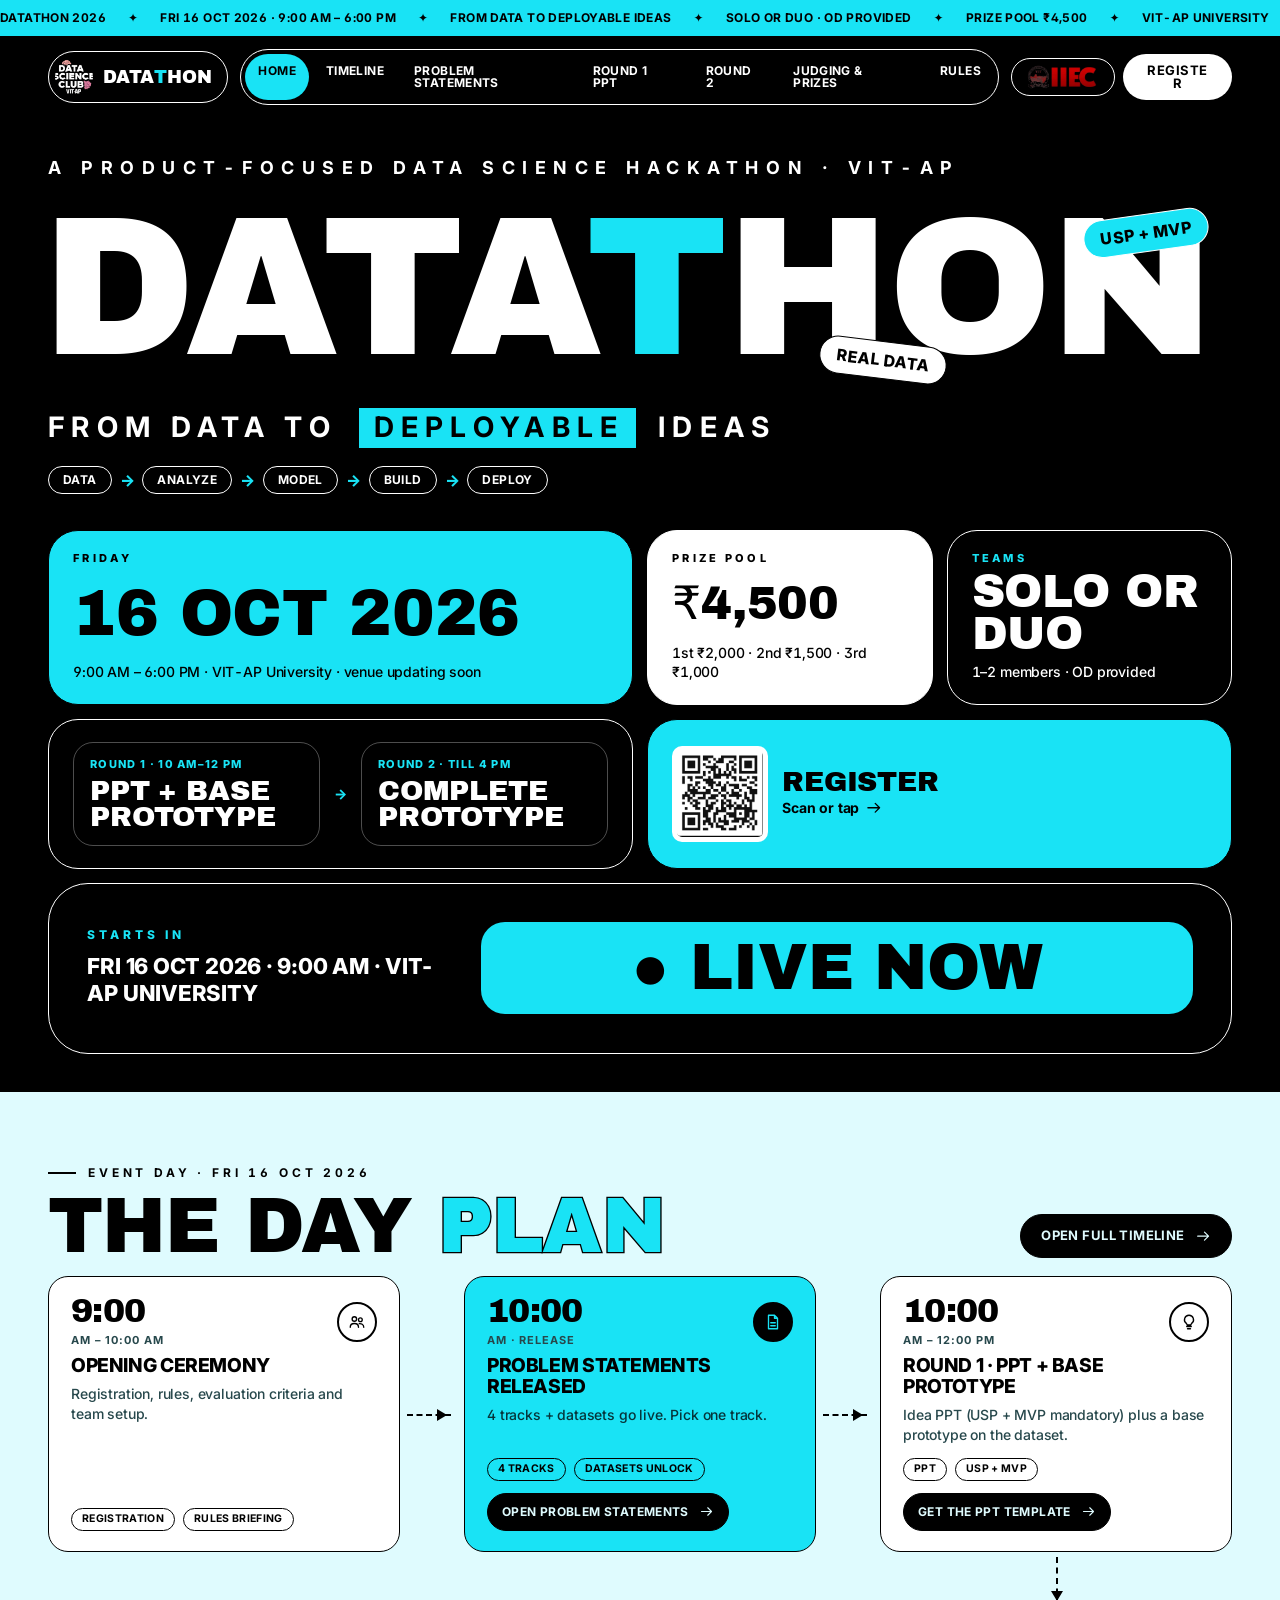
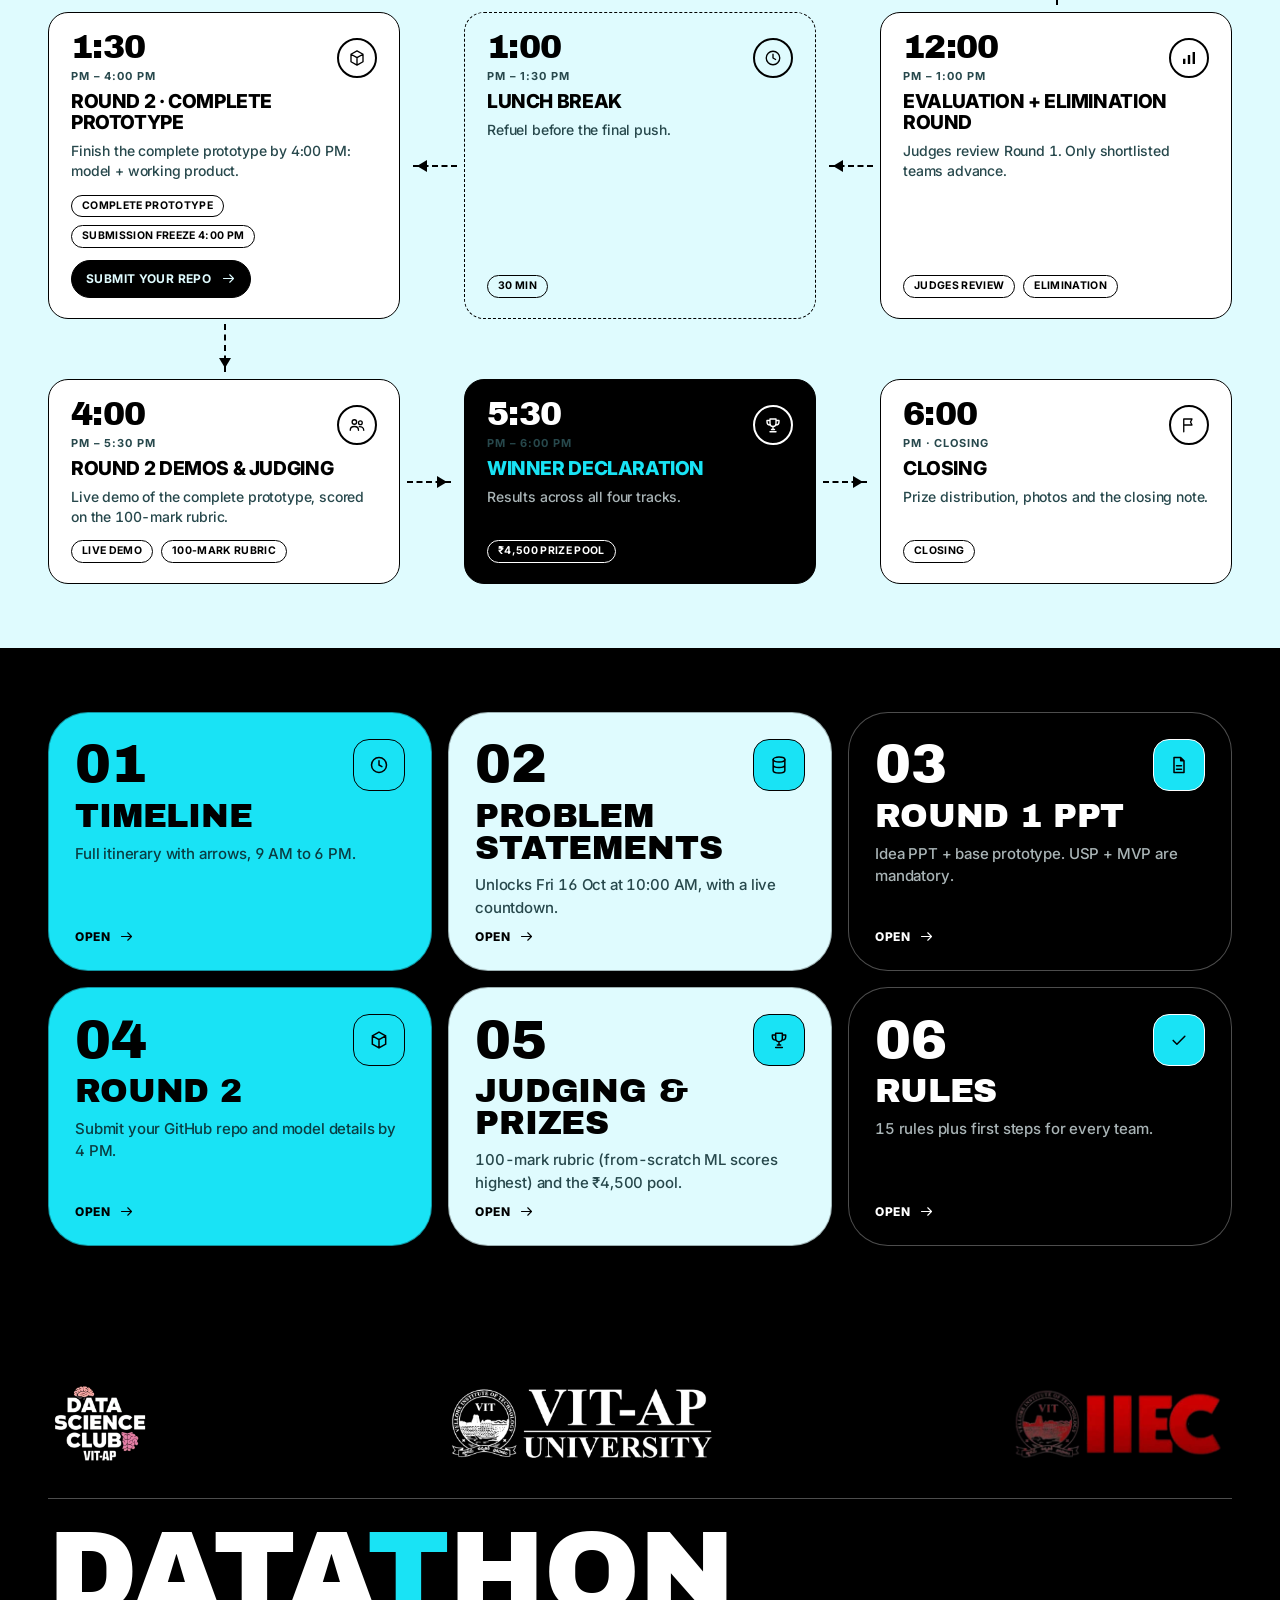
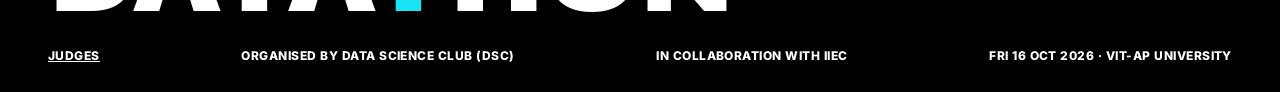
==== commit 7f544be5: "Gate problem statements + datasets until 16 Oct 10:00 AM IST (server-side) Co-Authored-By: Claude So" ====
--- a/site/index.html
+++ b/site/index.html
@@ -102,7 +102,7 @@
 </li></ol>
 </div></section>
 <section class="band band-dark band--tight"><div class="wrap">
-<div class="tiles"><a class="card tile band-cyan" href="timeline.html" style="background:var(--bg);color:var(--fg);--line:#000"><div class="tile__top"><span class="tile__no">01</span><span class="tile__badge"><svg class="icon " aria-hidden="true"><use href="#i-clock"/></svg></span></div><h3>Timeline</h3><p>Full itinerary with arrows, 9 AM to 6 PM.</p><span class="tile__go">Open <svg class="icon " aria-hidden="true"><use href="#i-arrow"/></svg></span></a><a class="card tile band-wash" href="problem-statements.html" style="background:var(--bg);color:var(--fg);--line:#000"><div class="tile__top"><span class="tile__no">02</span><span class="tile__badge"><svg class="icon " aria-hidden="true"><use href="#i-db"/></svg></span></div><h3>Problem Statements</h3><p>4 tracks and every downloadable dataset.</p><span class="tile__go">Open <svg class="icon " aria-hidden="true"><use href="#i-arrow"/></svg></span></a><a class="card tile band-dark" href="ppt.html" style="background:var(--bg);color:var(--fg);--line:#fff"><div class="tile__top"><span class="tile__no">03</span><span class="tile__badge"><svg class="icon " aria-hidden="true"><use href="#i-file"/></svg></span></div><h3>Round 1 PPT</h3><p>Idea PPT + base prototype. USP + MVP are mandatory.</p><span class="tile__go">Open <svg class="icon " aria-hidden="true"><use href="#i-arrow"/></svg></span></a><a class="card tile band-cyan" href="round2.html" style="background:var(--bg);color:var(--fg);--line:#000"><div class="tile__top"><span class="tile__no">04</span><span class="tile__badge"><svg class="icon " aria-hidden="true"><use href="#i-cube"/></svg></span></div><h3>Round 2</h3><p>Submit your GitHub repo and model details by 4 PM.</p><span class="tile__go">Open <svg class="icon " aria-hidden="true"><use href="#i-arrow"/></svg></span></a><a class="card tile band-wash" href="judging.html" style="background:var(--bg);color:var(--fg);--line:#000"><div class="tile__top"><span class="tile__no">05</span><span class="tile__badge"><svg class="icon " aria-hidden="true"><use href="#i-trophy"/></svg></span></div><h3>Judging & Prizes</h3><p>100-mark rubric (from-scratch ML scores highest) and the ₹4,500 pool.</p><span class="tile__go">Open <svg class="icon " aria-hidden="true"><use href="#i-arrow"/></svg></span></a><a class="card tile band-dark" href="rules.html" style="background:var(--bg);color:var(--fg);--line:#fff"><div class="tile__top"><span class="tile__no">06</span><span class="tile__badge"><svg class="icon " aria-hidden="true"><use href="#i-check"/></svg></span></div><h3>Rules</h3><p>15 rules plus first steps for every team.</p><span class="tile__go">Open <svg class="icon " aria-hidden="true"><use href="#i-arrow"/></svg></span></a></div>
+<div class="tiles"><a class="card tile band-cyan" href="timeline.html" style="background:var(--bg);color:var(--fg);--line:#000"><div class="tile__top"><span class="tile__no">01</span><span class="tile__badge"><svg class="icon " aria-hidden="true"><use href="#i-clock"/></svg></span></div><h3>Timeline</h3><p>Full itinerary with arrows, 9 AM to 6 PM.</p><span class="tile__go">Open <svg class="icon " aria-hidden="true"><use href="#i-arrow"/></svg></span></a><a class="card tile band-wash" href="problem-statements.html" style="background:var(--bg);color:var(--fg);--line:#000"><div class="tile__top"><span class="tile__no">02</span><span class="tile__badge"><svg class="icon " aria-hidden="true"><use href="#i-db"/></svg></span></div><h3>Problem Statements</h3><p>Unlocks Fri 16 Oct at 10:00 AM, with a live countdown.</p><span class="tile__go">Open <svg class="icon " aria-hidden="true"><use href="#i-arrow"/></svg></span></a><a class="card tile band-dark" href="ppt.html" style="background:var(--bg);color:var(--fg);--line:#fff"><div class="tile__top"><span class="tile__no">03</span><span class="tile__badge"><svg class="icon " aria-hidden="true"><use href="#i-file"/></svg></span></div><h3>Round 1 PPT</h3><p>Idea PPT + base prototype. USP + MVP are mandatory.</p><span class="tile__go">Open <svg class="icon " aria-hidden="true"><use href="#i-arrow"/></svg></span></a><a class="card tile band-cyan" href="round2.html" style="background:var(--bg);color:var(--fg);--line:#000"><div class="tile__top"><span class="tile__no">04</span><span class="tile__badge"><svg class="icon " aria-hidden="true"><use href="#i-cube"/></svg></span></div><h3>Round 2</h3><p>Submit your GitHub repo and model details by 4 PM.</p><span class="tile__go">Open <svg class="icon " aria-hidden="true"><use href="#i-arrow"/></svg></span></a><a class="card tile band-wash" href="judging.html" style="background:var(--bg);color:var(--fg);--line:#000"><div class="tile__top"><span class="tile__no">05</span><span class="tile__badge"><svg class="icon " aria-hidden="true"><use href="#i-trophy"/></svg></span></div><h3>Judging & Prizes</h3><p>100-mark rubric (from-scratch ML scores highest) and the ₹4,500 pool.</p><span class="tile__go">Open <svg class="icon " aria-hidden="true"><use href="#i-arrow"/></svg></span></a><a class="card tile band-dark" href="rules.html" style="background:var(--bg);color:var(--fg);--line:#fff"><div class="tile__top"><span class="tile__no">06</span><span class="tile__badge"><svg class="icon " aria-hidden="true"><use href="#i-check"/></svg></span></div><h3>Rules</h3><p>15 rules plus first steps for every team.</p><span class="tile__go">Open <svg class="icon " aria-hidden="true"><use href="#i-arrow"/></svg></span></a></div>
 </div></section></main><footer class="band band-dark footer"><div class="wrap">
 <div class="footer__logos">
 <img src="assets/logo-dsc.png" alt="Data Science Club, VIT-AP">
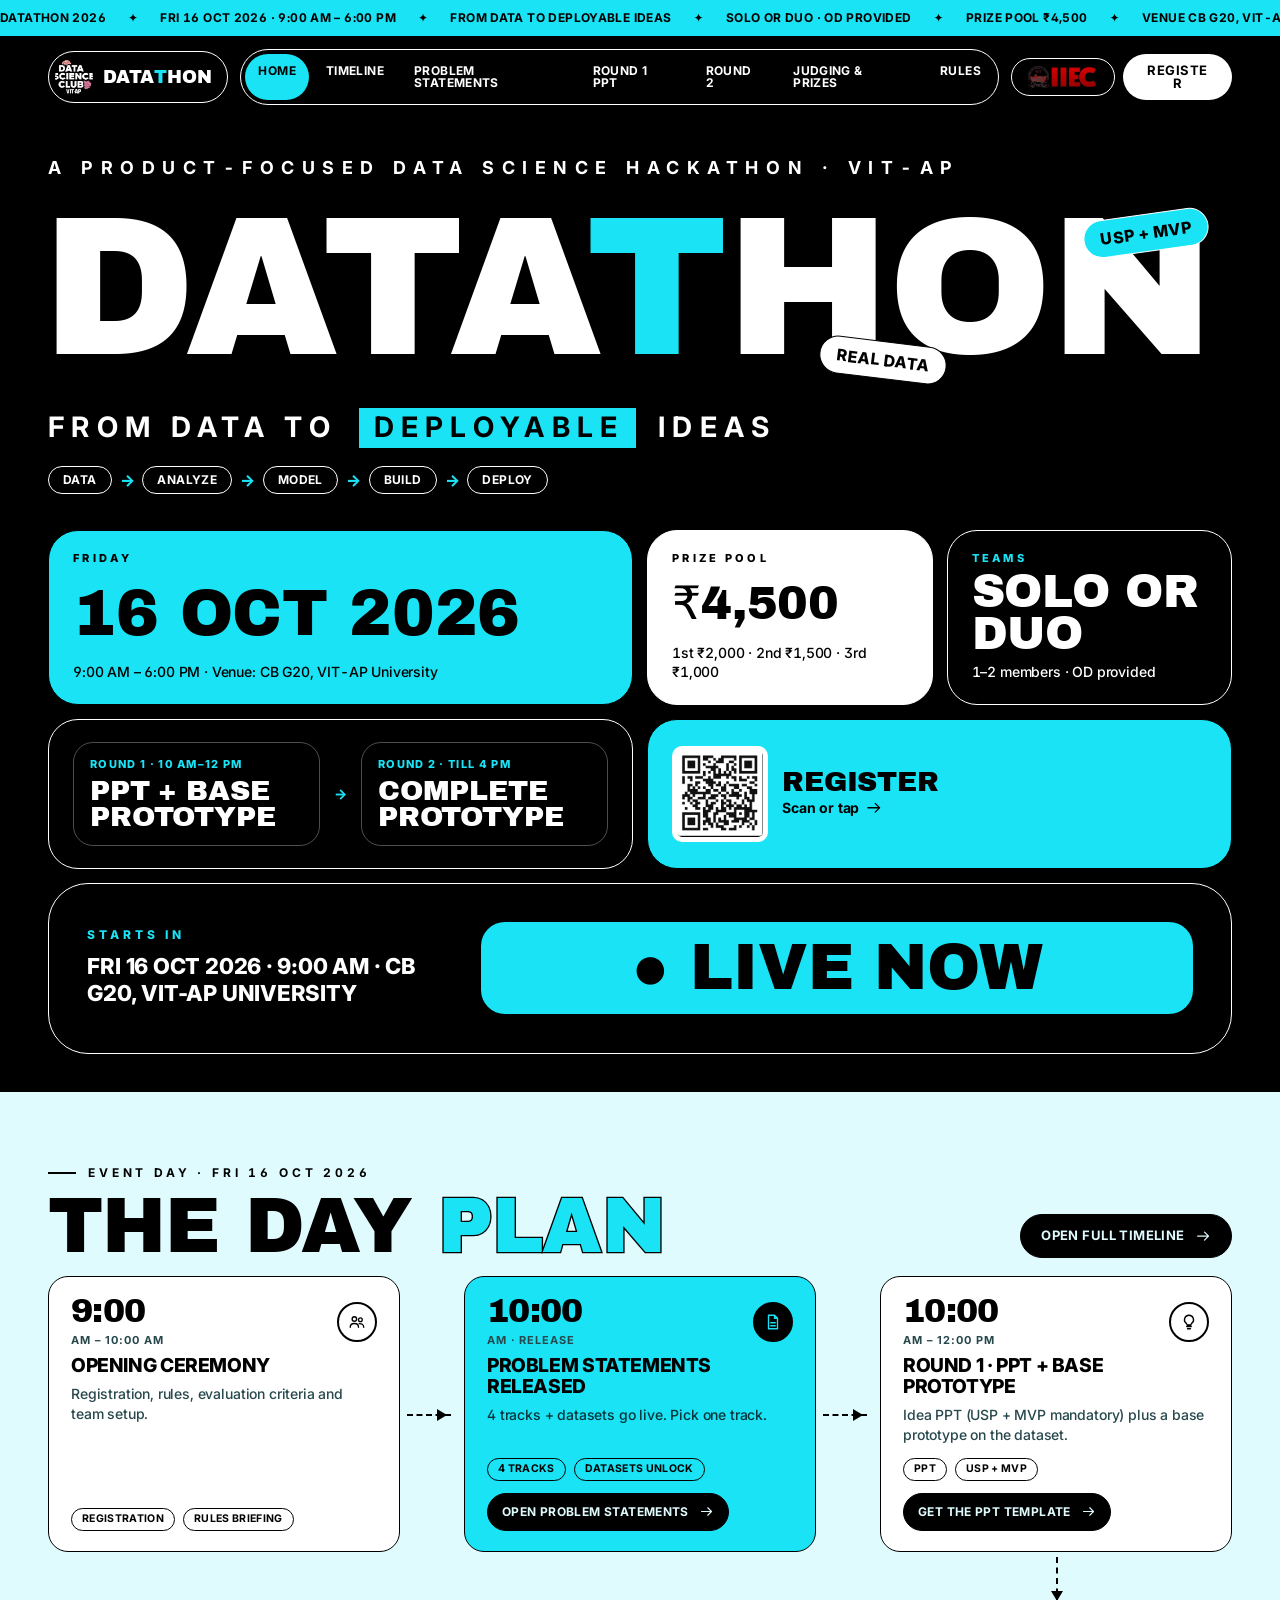
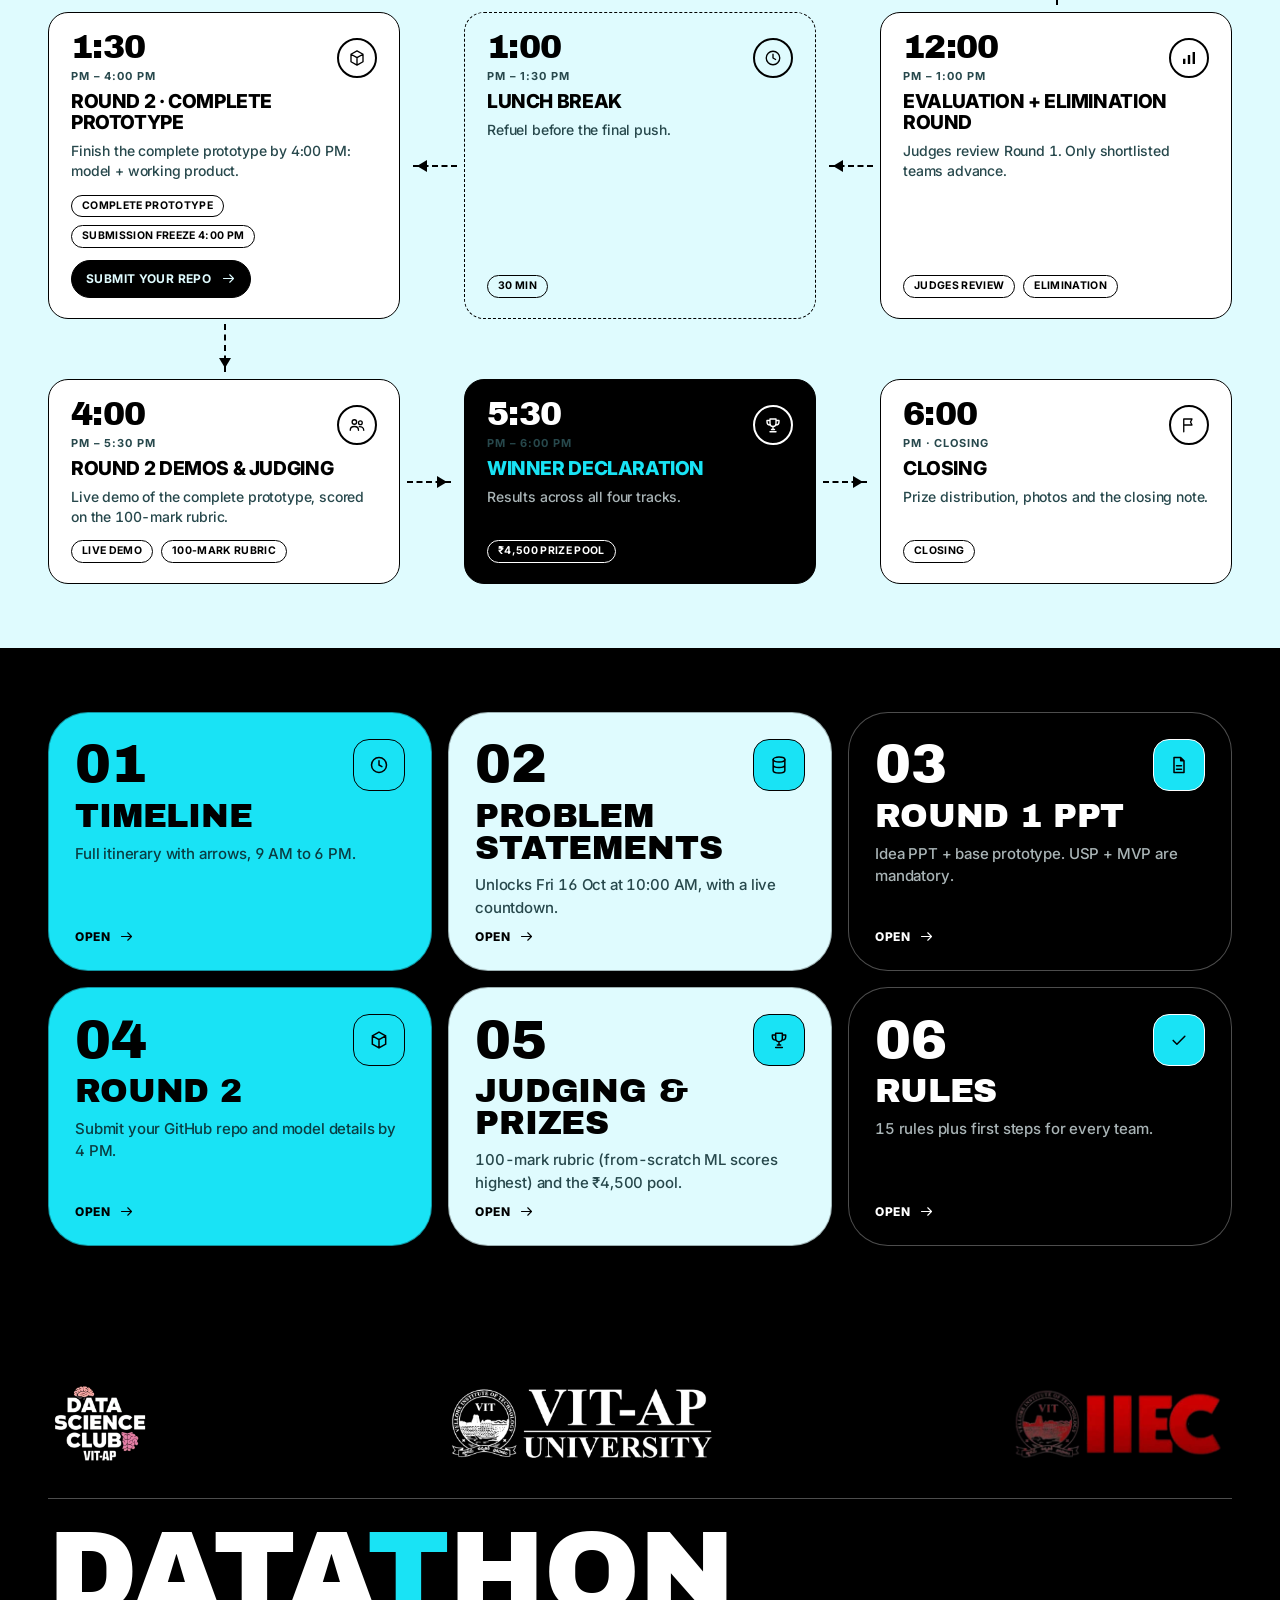
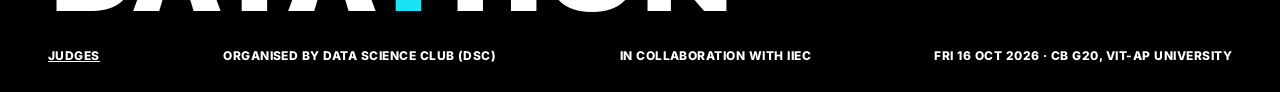
==== commit 731afd99: "Venue: CB G20 Co-Authored-By: Claude Sonnet 5.5 <noreply@anthropic.com>" ====
--- a/site/index.html
+++ b/site/index.html
@@ -39,7 +39,7 @@
 <symbol id="i-flag" viewBox="0 0 24 24"><path d="M5 21V4M5 4h11l-2 4 2 4H5"/></symbol>
 <symbol id="i-info" viewBox="0 0 24 24"><circle cx="12" cy="12" r="9"/><path d="M12 11v6M12 7.5v.5"/></symbol>
 </defs></svg>
-<div class="marquee" aria-label="Datathon announcements"><div class="marquee__track"><span>DATATHON 2026</span><span>Fri 16 Oct 2026 · 9:00 AM – 6:00 PM</span><span>From Data to Deployable Ideas</span><span>Solo or Duo · OD provided</span><span>Prize pool ₹4,500</span><span>VIT-AP University</span><span>Organised by Data Science Club × IIEC</span><span>DATATHON 2026</span><span>Fri 16 Oct 2026 · 9:00 AM – 6:00 PM</span><span>From Data to Deployable Ideas</span><span>Solo or Duo · OD provided</span><span>Prize pool ₹4,500</span><span>VIT-AP University</span><span>Organised by Data Science Club × IIEC</span><span>DATATHON 2026</span><span>Fri 16 Oct 2026 · 9:00 AM – 6:00 PM</span><span>From Data to Deployable Ideas</span><span>Solo or Duo · OD provided</span><span>Prize pool ₹4,500</span><span>VIT-AP University</span><span>Organised by Data Science Club × IIEC</span><span>DATATHON 2026</span><span>Fri 16 Oct 2026 · 9:00 AM – 6:00 PM</span><span>From Data to Deployable Ideas</span><span>Solo or Duo · OD provided</span><span>Prize pool ₹4,500</span><span>VIT-AP University</span><span>Organised by Data Science Club × IIEC</span></div></div><header class="nav-shell"><div class="wrap"><nav class="nav" aria-label="Main">
+<div class="marquee" aria-label="Datathon announcements"><div class="marquee__track"><span>DATATHON 2026</span><span>Fri 16 Oct 2026 · 9:00 AM – 6:00 PM</span><span>From Data to Deployable Ideas</span><span>Solo or Duo · OD provided</span><span>Prize pool ₹4,500</span><span>Venue CB G20, VIT-AP University</span><span>Organised by Data Science Club × IIEC</span><span>DATATHON 2026</span><span>Fri 16 Oct 2026 · 9:00 AM – 6:00 PM</span><span>From Data to Deployable Ideas</span><span>Solo or Duo · OD provided</span><span>Prize pool ₹4,500</span><span>Venue CB G20, VIT-AP University</span><span>Organised by Data Science Club × IIEC</span><span>DATATHON 2026</span><span>Fri 16 Oct 2026 · 9:00 AM – 6:00 PM</span><span>From Data to Deployable Ideas</span><span>Solo or Duo · OD provided</span><span>Prize pool ₹4,500</span><span>Venue CB G20, VIT-AP University</span><span>Organised by Data Science Club × IIEC</span><span>DATATHON 2026</span><span>Fri 16 Oct 2026 · 9:00 AM – 6:00 PM</span><span>From Data to Deployable Ideas</span><span>Solo or Duo · OD provided</span><span>Prize pool ₹4,500</span><span>Venue CB G20, VIT-AP University</span><span>Organised by Data Science Club × IIEC</span></div></div><header class="nav-shell"><div class="wrap"><nav class="nav" aria-label="Main">
 <a class="nav__brand" href="index.html" aria-label="DATATHON home"><img src="assets/logo-dsc.png" alt="Data Science Club VIT-AP"><span class="wordmark">DATA<b>T</b>HON</span></a>
 <div class="nav__links" id="navlinks"><a href="index.html" aria-current="page">Home</a><a href="timeline.html">Timeline</a><a href="problem-statements.html">Problem Statements</a><a href="ppt.html">Round 1 PPT</a><a href="round2.html">Round 2</a><a href="judging.html">Judging & Prizes</a><a href="rules.html">Rules</a></div>
 <div class="nav__cta"><span class="nav__iiec"><img src="assets/logo-iiec.png" alt="IIEC"></span><a class="btn btn--fill" href="https://forms.gle/7uUpkc1J9UCxxKup7" target="_blank" rel="noopener">Register</a>
@@ -53,13 +53,13 @@
 <div class="hero__sub"><span>From data to</span><span class="hl">Deployable</span><span>ideas</span></div>
 <div class="chain"><span class="chip">Data</span><span class="chain__a" aria-hidden="true">→</span><span class="chip">Analyze</span><span class="chain__a" aria-hidden="true">→</span><span class="chip">Model</span><span class="chain__a" aria-hidden="true">→</span><span class="chip">Build</span><span class="chain__a" aria-hidden="true">→</span><span class="chip">Deploy</span></div>
 <div class="bento">
-<div class="bcell b-date"><small>Friday</small><b>16 Oct 2026</b><span>9:00 AM – 6:00 PM · VIT-AP University · venue updating soon</span></div>
+<div class="bcell b-date"><small>Friday</small><b>16 Oct 2026</b><span>9:00 AM – 6:00 PM · Venue: CB G20, VIT-AP University</span></div>
 <div class="bcell b-prize"><small>Prize pool</small><b>₹4,500</b><span>1st ₹2,000 · 2nd ₹1,500 · 3rd ₹1,000</span></div>
 <div class="bcell b-team"><small>Teams</small><b>Solo or Duo</b><span>1–2 members · OD provided</span></div>
 <div class="bcell b-rounds"><a class="round" href="ppt.html"><small>Round 1 · 10 AM–12 PM</small><b>PPT + base prototype</b></a><span class="round__arrow" aria-hidden="true">→</span><a class="round" href="round2.html"><small>Round 2 · till 4 PM</small><b>Complete prototype</b></a></div>
 <a class="bcell b-reg" href="https://forms.gle/7uUpkc1J9UCxxKup7" target="_blank" rel="noopener"><img src="assets/qr.png" alt="Registration QR code" width="96" height="96"><div><b>Register</b><span>Scan or tap <svg class="icon " aria-hidden="true"><use href="#i-arrow"/></svg></span></div></a>
 </div>
-<div class="bigcount"><div class="bigcount__label"><small>Starts in</small><span>Fri 16 Oct 2026 · 9:00 AM · VIT-AP University</span></div><div class="countdown" id="countdown" data-target="2026-10-16T09:00:00+05:30" aria-live="off"></div></div>
+<div class="bigcount"><div class="bigcount__label"><small>Starts in</small><span>Fri 16 Oct 2026 · 9:00 AM · CB G20, VIT-AP University</span></div><div class="countdown" id="countdown" data-target="2026-10-16T09:00:00+05:30" aria-live="off"></div></div>
 </div></section>
 <section class="band band-wash band--tight" id="timeline"><div class="wrap">
 <div style="display:flex;justify-content:space-between;align-items:flex-end;gap:16px;flex-wrap:wrap;margin-bottom:18px"><div><span class="eyebrow">Event day · Fri 16 Oct 2026</span><h2 class="display" style="font-size:clamp(40px,6vw,84px);margin-top:14px">The day <span class="t">plan</span></h2></div><a class="btn btn--fill" href="timeline.html">Open full timeline <svg class="icon " aria-hidden="true"><use href="#i-arrow"/></svg></a></div>
@@ -110,7 +110,7 @@
 <img src="assets/logo-iiec.png" alt="IIEC">
 </div>
 <div class="display footer__big" aria-hidden="true">DATA<span class="t">T</span>HON</div>
-<div class="footer__meta"><a href="judge.html">Judges</a><span>Organised by Data Science Club (DSC)</span><span>In collaboration with IIEC</span><span>Fri 16 Oct 2026 · VIT-AP University</span></div>
+<div class="footer__meta"><a href="judge.html">Judges</a><span>Organised by Data Science Club (DSC)</span><span>In collaboration with IIEC</span><span>Fri 16 Oct 2026 · CB G20, VIT-AP University</span></div>
 </div></footer>
 <script src="js/site.js"></script>
 </body>
--- a/site/css/v5.css
+++ b/site/css/v5.css
@@ -87,3 +87,9 @@
 .ptab b { font-size: 12.5px; text-wrap: balance; }
 .ptrack__title { font-size: clamp(28px, 3.6vw, 46px); }
 .ptab__no { font-size: 30px; }
+
+.tf3 { grid-template-columns: repeat(3, minmax(0, 1fr)); }
+.tf-wide { grid-column: span 2; }
+.tf-btn { display: flex; align-items: end; }
+.teamform { margin-bottom: 24px; }
+@media (max-width: 900px) { .tf3 { grid-template-columns: minmax(0, 1fr); } .tf-wide { grid-column: auto; } }
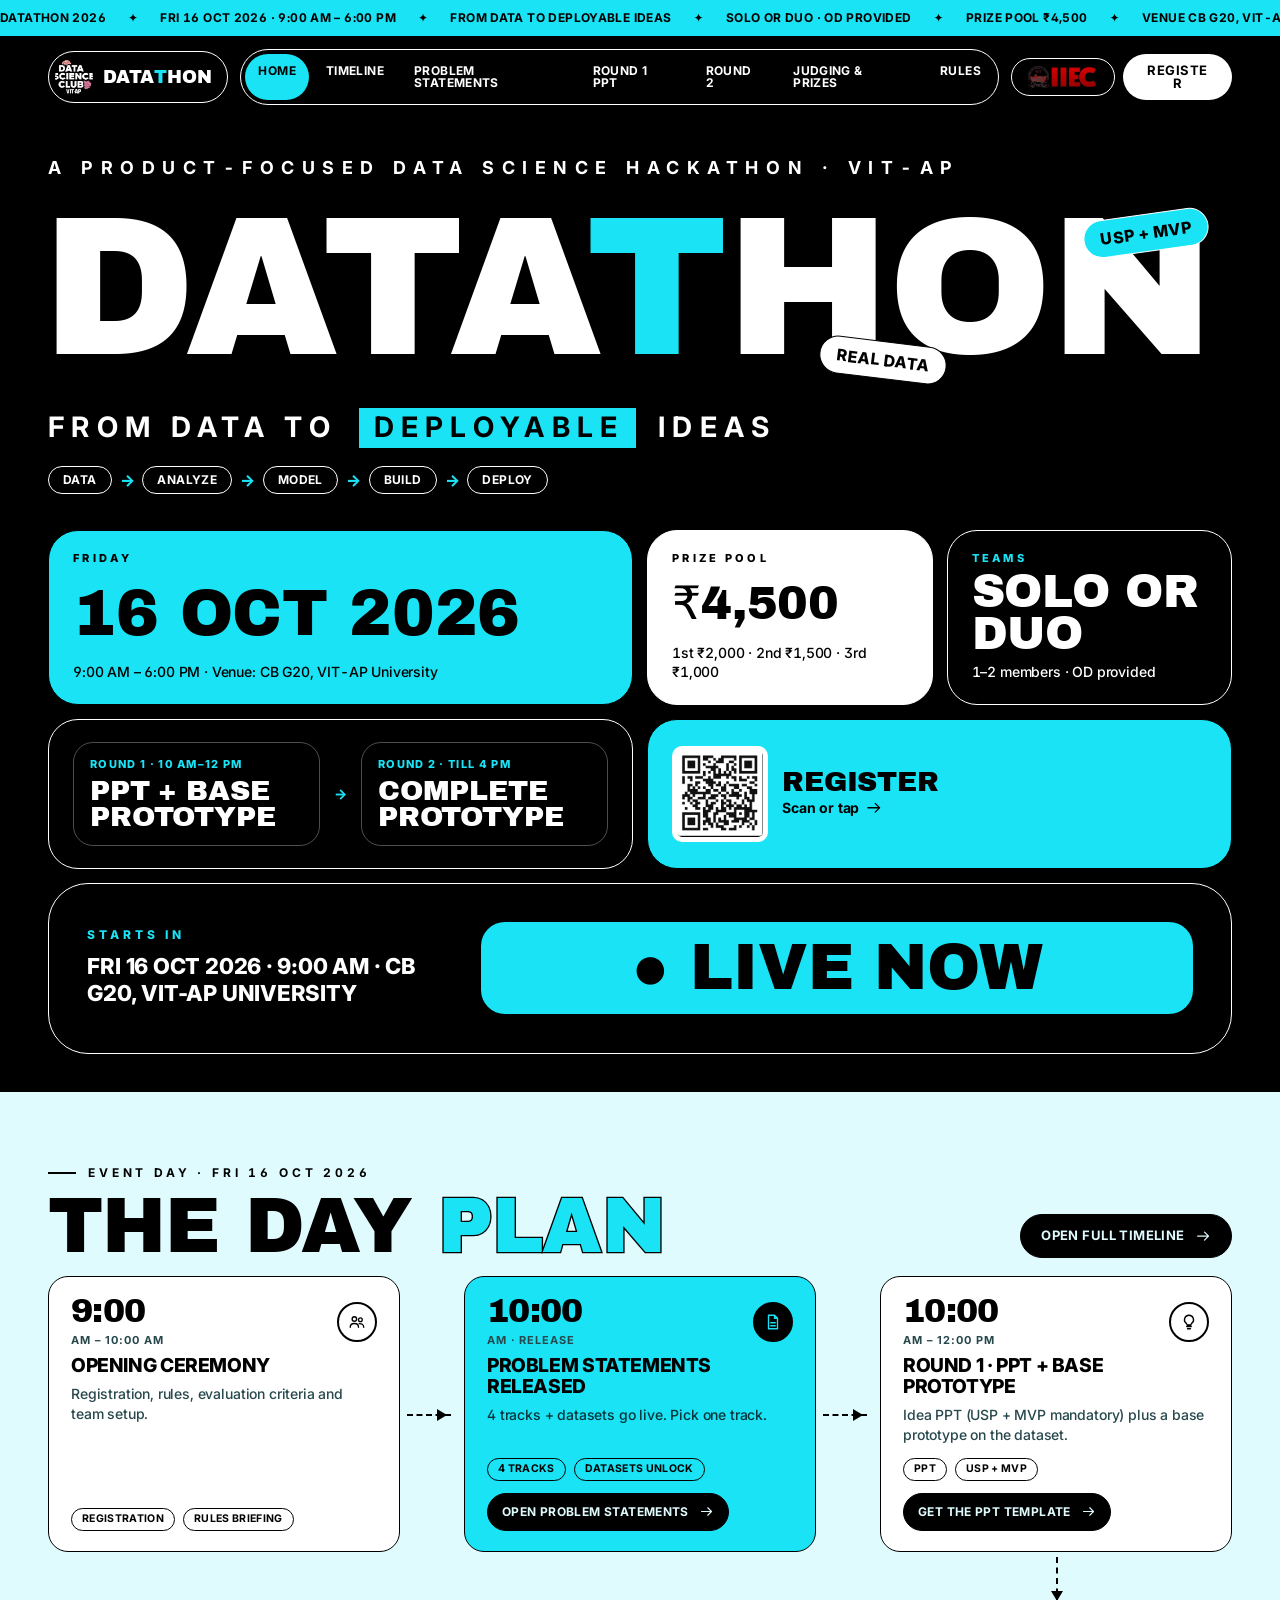
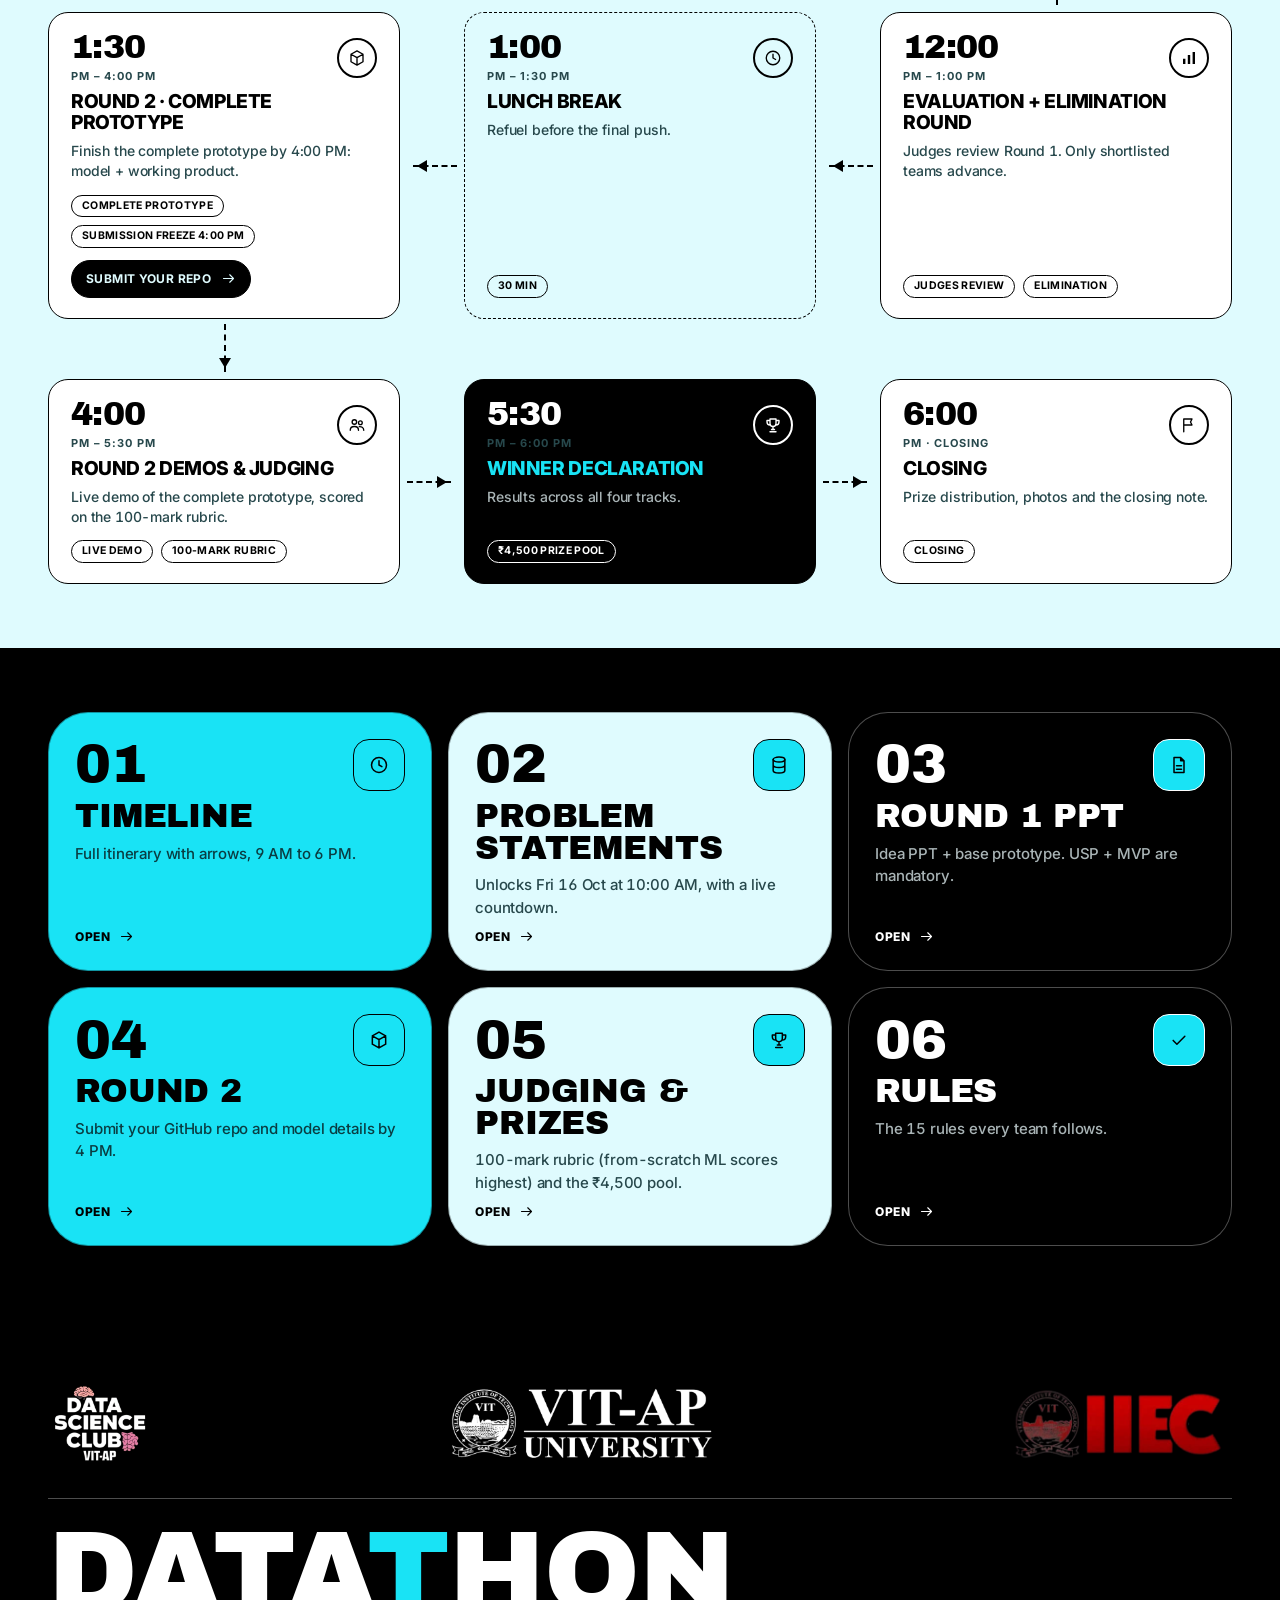
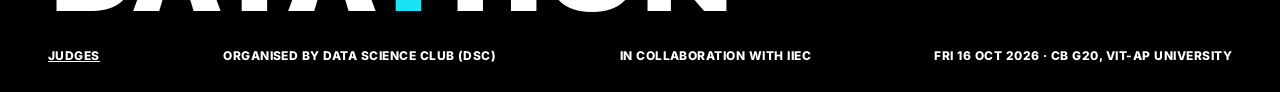
==== commit c9c0003e: "Rules page: remove 'Before you start' section Co-Authored-By: Claude Sonnet 5.5 <noreply@anthropic.c" ====
--- a/site/index.html
+++ b/site/index.html
@@ -102,7 +102,7 @@
 </li></ol>
 </div></section>
 <section class="band band-dark band--tight"><div class="wrap">
-<div class="tiles"><a class="card tile band-cyan" href="timeline.html" style="background:var(--bg);color:var(--fg);--line:#000"><div class="tile__top"><span class="tile__no">01</span><span class="tile__badge"><svg class="icon " aria-hidden="true"><use href="#i-clock"/></svg></span></div><h3>Timeline</h3><p>Full itinerary with arrows, 9 AM to 6 PM.</p><span class="tile__go">Open <svg class="icon " aria-hidden="true"><use href="#i-arrow"/></svg></span></a><a class="card tile band-wash" href="problem-statements.html" style="background:var(--bg);color:var(--fg);--line:#000"><div class="tile__top"><span class="tile__no">02</span><span class="tile__badge"><svg class="icon " aria-hidden="true"><use href="#i-db"/></svg></span></div><h3>Problem Statements</h3><p>Unlocks Fri 16 Oct at 10:00 AM, with a live countdown.</p><span class="tile__go">Open <svg class="icon " aria-hidden="true"><use href="#i-arrow"/></svg></span></a><a class="card tile band-dark" href="ppt.html" style="background:var(--bg);color:var(--fg);--line:#fff"><div class="tile__top"><span class="tile__no">03</span><span class="tile__badge"><svg class="icon " aria-hidden="true"><use href="#i-file"/></svg></span></div><h3>Round 1 PPT</h3><p>Idea PPT + base prototype. USP + MVP are mandatory.</p><span class="tile__go">Open <svg class="icon " aria-hidden="true"><use href="#i-arrow"/></svg></span></a><a class="card tile band-cyan" href="round2.html" style="background:var(--bg);color:var(--fg);--line:#000"><div class="tile__top"><span class="tile__no">04</span><span class="tile__badge"><svg class="icon " aria-hidden="true"><use href="#i-cube"/></svg></span></div><h3>Round 2</h3><p>Submit your GitHub repo and model details by 4 PM.</p><span class="tile__go">Open <svg class="icon " aria-hidden="true"><use href="#i-arrow"/></svg></span></a><a class="card tile band-wash" href="judging.html" style="background:var(--bg);color:var(--fg);--line:#000"><div class="tile__top"><span class="tile__no">05</span><span class="tile__badge"><svg class="icon " aria-hidden="true"><use href="#i-trophy"/></svg></span></div><h3>Judging & Prizes</h3><p>100-mark rubric (from-scratch ML scores highest) and the ₹4,500 pool.</p><span class="tile__go">Open <svg class="icon " aria-hidden="true"><use href="#i-arrow"/></svg></span></a><a class="card tile band-dark" href="rules.html" style="background:var(--bg);color:var(--fg);--line:#fff"><div class="tile__top"><span class="tile__no">06</span><span class="tile__badge"><svg class="icon " aria-hidden="true"><use href="#i-check"/></svg></span></div><h3>Rules</h3><p>15 rules plus first steps for every team.</p><span class="tile__go">Open <svg class="icon " aria-hidden="true"><use href="#i-arrow"/></svg></span></a></div>
+<div class="tiles"><a class="card tile band-cyan" href="timeline.html" style="background:var(--bg);color:var(--fg);--line:#000"><div class="tile__top"><span class="tile__no">01</span><span class="tile__badge"><svg class="icon " aria-hidden="true"><use href="#i-clock"/></svg></span></div><h3>Timeline</h3><p>Full itinerary with arrows, 9 AM to 6 PM.</p><span class="tile__go">Open <svg class="icon " aria-hidden="true"><use href="#i-arrow"/></svg></span></a><a class="card tile band-wash" href="problem-statements.html" style="background:var(--bg);color:var(--fg);--line:#000"><div class="tile__top"><span class="tile__no">02</span><span class="tile__badge"><svg class="icon " aria-hidden="true"><use href="#i-db"/></svg></span></div><h3>Problem Statements</h3><p>Unlocks Fri 16 Oct at 10:00 AM, with a live countdown.</p><span class="tile__go">Open <svg class="icon " aria-hidden="true"><use href="#i-arrow"/></svg></span></a><a class="card tile band-dark" href="ppt.html" style="background:var(--bg);color:var(--fg);--line:#fff"><div class="tile__top"><span class="tile__no">03</span><span class="tile__badge"><svg class="icon " aria-hidden="true"><use href="#i-file"/></svg></span></div><h3>Round 1 PPT</h3><p>Idea PPT + base prototype. USP + MVP are mandatory.</p><span class="tile__go">Open <svg class="icon " aria-hidden="true"><use href="#i-arrow"/></svg></span></a><a class="card tile band-cyan" href="round2.html" style="background:var(--bg);color:var(--fg);--line:#000"><div class="tile__top"><span class="tile__no">04</span><span class="tile__badge"><svg class="icon " aria-hidden="true"><use href="#i-cube"/></svg></span></div><h3>Round 2</h3><p>Submit your GitHub repo and model details by 4 PM.</p><span class="tile__go">Open <svg class="icon " aria-hidden="true"><use href="#i-arrow"/></svg></span></a><a class="card tile band-wash" href="judging.html" style="background:var(--bg);color:var(--fg);--line:#000"><div class="tile__top"><span class="tile__no">05</span><span class="tile__badge"><svg class="icon " aria-hidden="true"><use href="#i-trophy"/></svg></span></div><h3>Judging & Prizes</h3><p>100-mark rubric (from-scratch ML scores highest) and the ₹4,500 pool.</p><span class="tile__go">Open <svg class="icon " aria-hidden="true"><use href="#i-arrow"/></svg></span></a><a class="card tile band-dark" href="rules.html" style="background:var(--bg);color:var(--fg);--line:#fff"><div class="tile__top"><span class="tile__no">06</span><span class="tile__badge"><svg class="icon " aria-hidden="true"><use href="#i-check"/></svg></span></div><h3>Rules</h3><p>The 15 rules every team follows.</p><span class="tile__go">Open <svg class="icon " aria-hidden="true"><use href="#i-arrow"/></svg></span></a></div>
 </div></section></main><footer class="band band-dark footer"><div class="wrap">
 <div class="footer__logos">
 <img src="assets/logo-dsc.png" alt="Data Science Club, VIT-AP">
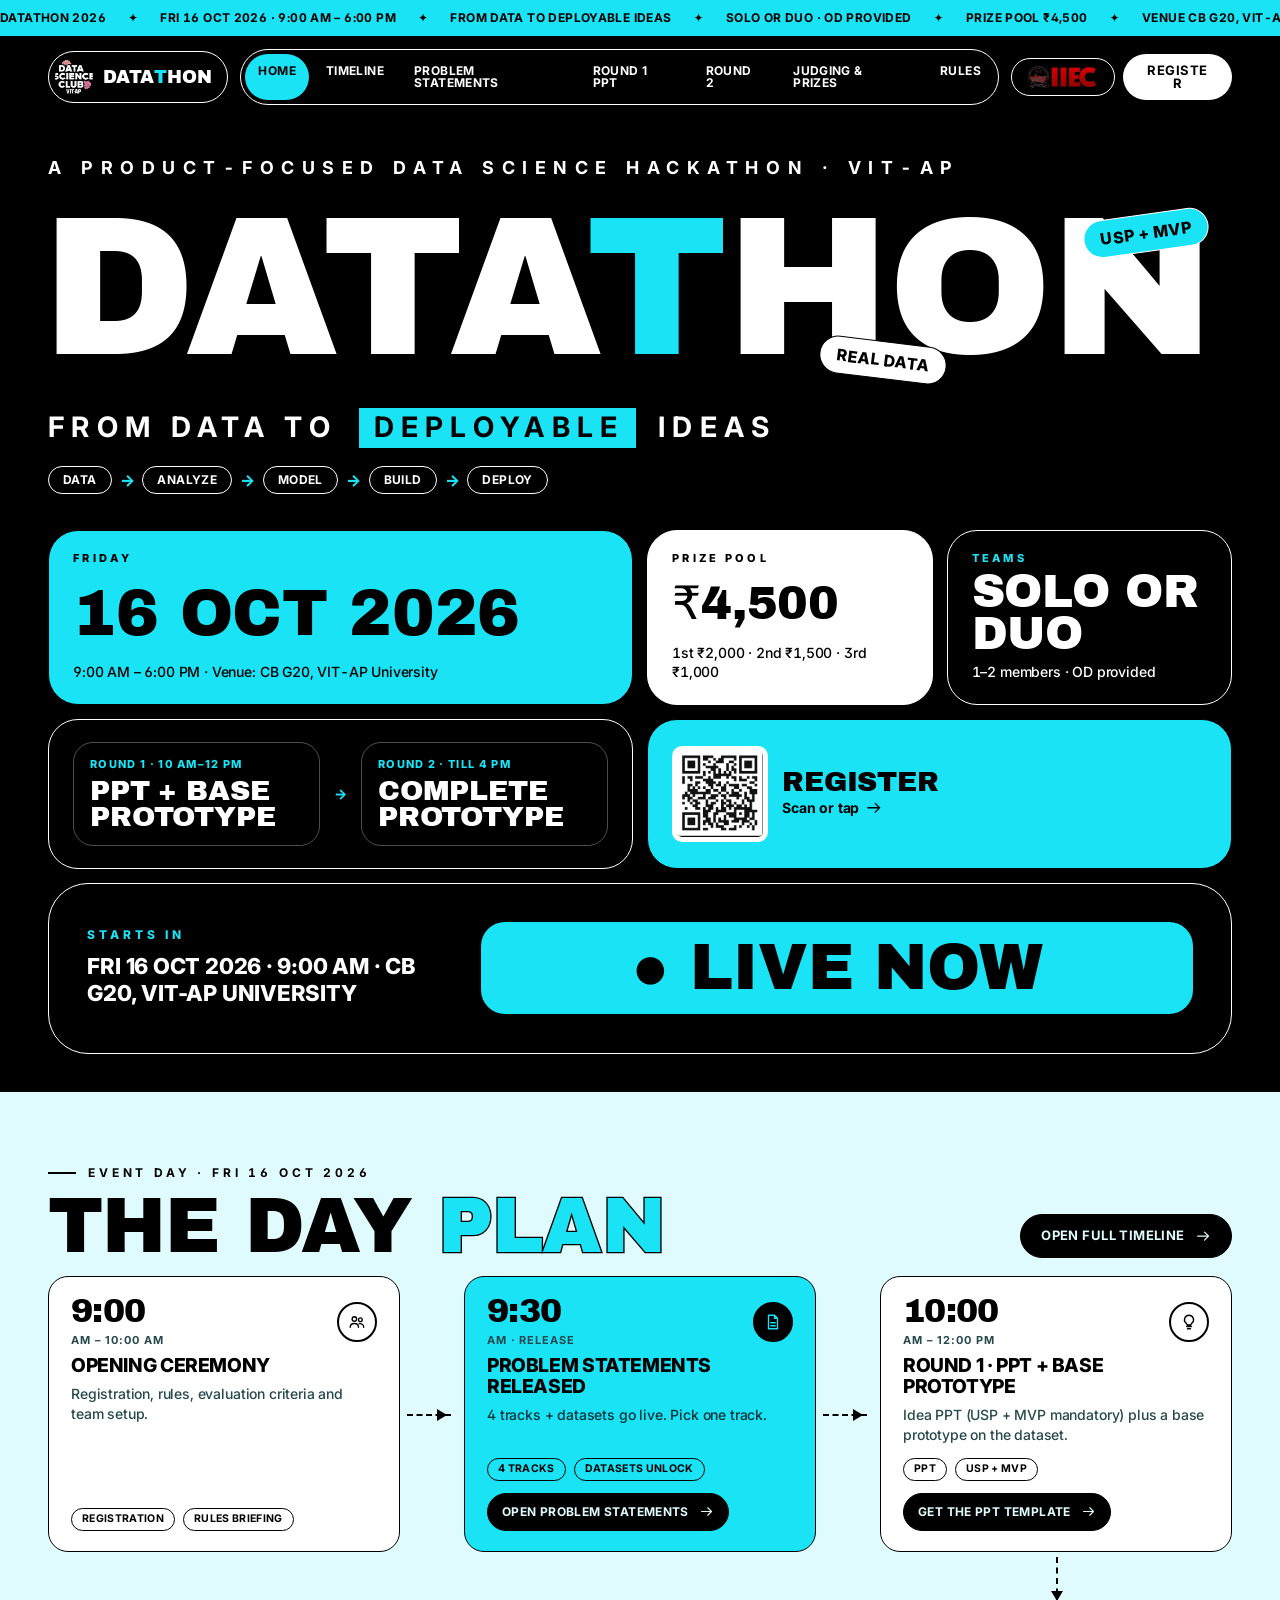
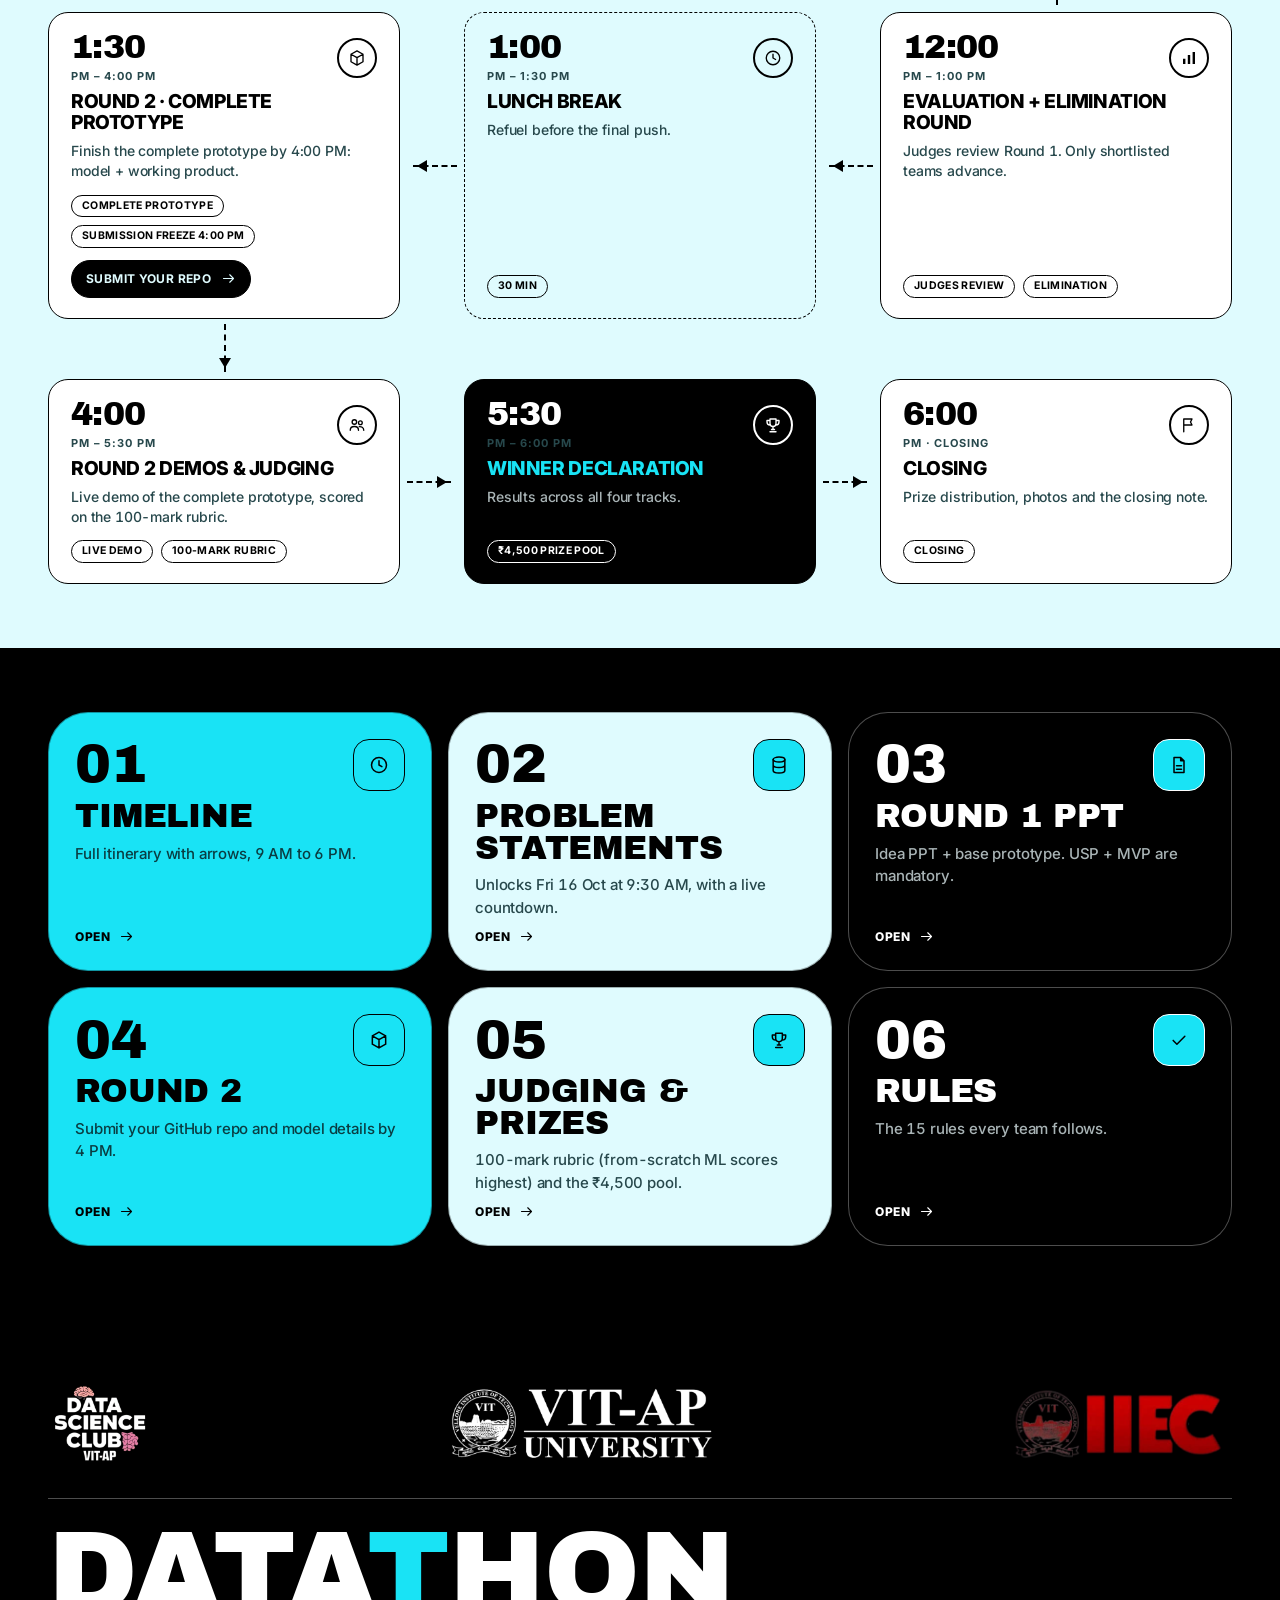
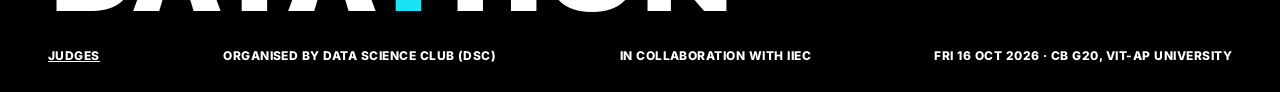
==== commit 794eae45: "Problem statements unlock at 9:30 AM Co-Authored-By: Claude Sonnet 5.5 <noreply@anthropic.com>" ====
--- a/site/index.html
+++ b/site/index.html
@@ -67,9 +67,9 @@
 <span class="stop__live">● LIVE NOW</span>
 <div class="tcard__top"><div class="tcard__time">9:00<small>AM – 10:00 AM</small></div><span class="tcard__node"><svg class="icon " aria-hidden="true"><use href="#i-users"/></svg></span></div>
 <h3>Opening Ceremony</h3><p>Registration, rules, evaluation criteria and team setup.</p><div class="stop__tags"><span class="chip">Registration</span><span class="chip">Rules briefing</span></div>
-<span class="tarrow tarrow--r"></span></li><li class="tcard tcard--milestone" style="grid-column:2;grid-row:1" data-start="2026-10-16T10:00:00+05:30" data-end="2026-10-16T10:05:00+05:30">
+<span class="tarrow tarrow--r"></span></li><li class="tcard tcard--milestone" style="grid-column:2;grid-row:1" data-start="2026-10-16T09:30:00+05:30" data-end="2026-10-16T09:35:00+05:30">
 <span class="stop__live">● LIVE NOW</span>
-<div class="tcard__top"><div class="tcard__time">10:00<small>AM · Release</small></div><span class="tcard__node"><svg class="icon " aria-hidden="true"><use href="#i-file"/></svg></span></div>
+<div class="tcard__top"><div class="tcard__time">9:30<small>AM · Release</small></div><span class="tcard__node"><svg class="icon " aria-hidden="true"><use href="#i-file"/></svg></span></div>
 <h3>Problem Statements Released</h3><p>4 tracks + datasets go live. Pick one track.</p><div class="stop__tags"><span class="chip">4 tracks</span><span class="chip">Datasets unlock</span></div><a class="btn btn--sm btn--fill" style="align-self:flex-start;margin-top:4px" href="problem-statements.html">Open problem statements <svg class="icon " aria-hidden="true"><use href="#i-arrow"/></svg></a>
 <span class="tarrow tarrow--r"></span></li><li class="tcard" style="grid-column:3;grid-row:1" data-start="2026-10-16T10:00:00+05:30" data-end="2026-10-16T12:00:00+05:30">
 <span class="stop__live">● LIVE NOW</span>
@@ -102,7 +102,7 @@
 </li></ol>
 </div></section>
 <section class="band band-dark band--tight"><div class="wrap">
-<div class="tiles"><a class="card tile band-cyan" href="timeline.html" style="background:var(--bg);color:var(--fg);--line:#000"><div class="tile__top"><span class="tile__no">01</span><span class="tile__badge"><svg class="icon " aria-hidden="true"><use href="#i-clock"/></svg></span></div><h3>Timeline</h3><p>Full itinerary with arrows, 9 AM to 6 PM.</p><span class="tile__go">Open <svg class="icon " aria-hidden="true"><use href="#i-arrow"/></svg></span></a><a class="card tile band-wash" href="problem-statements.html" style="background:var(--bg);color:var(--fg);--line:#000"><div class="tile__top"><span class="tile__no">02</span><span class="tile__badge"><svg class="icon " aria-hidden="true"><use href="#i-db"/></svg></span></div><h3>Problem Statements</h3><p>Unlocks Fri 16 Oct at 10:00 AM, with a live countdown.</p><span class="tile__go">Open <svg class="icon " aria-hidden="true"><use href="#i-arrow"/></svg></span></a><a class="card tile band-dark" href="ppt.html" style="background:var(--bg);color:var(--fg);--line:#fff"><div class="tile__top"><span class="tile__no">03</span><span class="tile__badge"><svg class="icon " aria-hidden="true"><use href="#i-file"/></svg></span></div><h3>Round 1 PPT</h3><p>Idea PPT + base prototype. USP + MVP are mandatory.</p><span class="tile__go">Open <svg class="icon " aria-hidden="true"><use href="#i-arrow"/></svg></span></a><a class="card tile band-cyan" href="round2.html" style="background:var(--bg);color:var(--fg);--line:#000"><div class="tile__top"><span class="tile__no">04</span><span class="tile__badge"><svg class="icon " aria-hidden="true"><use href="#i-cube"/></svg></span></div><h3>Round 2</h3><p>Submit your GitHub repo and model details by 4 PM.</p><span class="tile__go">Open <svg class="icon " aria-hidden="true"><use href="#i-arrow"/></svg></span></a><a class="card tile band-wash" href="judging.html" style="background:var(--bg);color:var(--fg);--line:#000"><div class="tile__top"><span class="tile__no">05</span><span class="tile__badge"><svg class="icon " aria-hidden="true"><use href="#i-trophy"/></svg></span></div><h3>Judging & Prizes</h3><p>100-mark rubric (from-scratch ML scores highest) and the ₹4,500 pool.</p><span class="tile__go">Open <svg class="icon " aria-hidden="true"><use href="#i-arrow"/></svg></span></a><a class="card tile band-dark" href="rules.html" style="background:var(--bg);color:var(--fg);--line:#fff"><div class="tile__top"><span class="tile__no">06</span><span class="tile__badge"><svg class="icon " aria-hidden="true"><use href="#i-check"/></svg></span></div><h3>Rules</h3><p>The 15 rules every team follows.</p><span class="tile__go">Open <svg class="icon " aria-hidden="true"><use href="#i-arrow"/></svg></span></a></div>
+<div class="tiles"><a class="card tile band-cyan" href="timeline.html" style="background:var(--bg);color:var(--fg);--line:#000"><div class="tile__top"><span class="tile__no">01</span><span class="tile__badge"><svg class="icon " aria-hidden="true"><use href="#i-clock"/></svg></span></div><h3>Timeline</h3><p>Full itinerary with arrows, 9 AM to 6 PM.</p><span class="tile__go">Open <svg class="icon " aria-hidden="true"><use href="#i-arrow"/></svg></span></a><a class="card tile band-wash" href="problem-statements.html" style="background:var(--bg);color:var(--fg);--line:#000"><div class="tile__top"><span class="tile__no">02</span><span class="tile__badge"><svg class="icon " aria-hidden="true"><use href="#i-db"/></svg></span></div><h3>Problem Statements</h3><p>Unlocks Fri 16 Oct at 9:30 AM, with a live countdown.</p><span class="tile__go">Open <svg class="icon " aria-hidden="true"><use href="#i-arrow"/></svg></span></a><a class="card tile band-dark" href="ppt.html" style="background:var(--bg);color:var(--fg);--line:#fff"><div class="tile__top"><span class="tile__no">03</span><span class="tile__badge"><svg class="icon " aria-hidden="true"><use href="#i-file"/></svg></span></div><h3>Round 1 PPT</h3><p>Idea PPT + base prototype. USP + MVP are mandatory.</p><span class="tile__go">Open <svg class="icon " aria-hidden="true"><use href="#i-arrow"/></svg></span></a><a class="card tile band-cyan" href="round2.html" style="background:var(--bg);color:var(--fg);--line:#000"><div class="tile__top"><span class="tile__no">04</span><span class="tile__badge"><svg class="icon " aria-hidden="true"><use href="#i-cube"/></svg></span></div><h3>Round 2</h3><p>Submit your GitHub repo and model details by 4 PM.</p><span class="tile__go">Open <svg class="icon " aria-hidden="true"><use href="#i-arrow"/></svg></span></a><a class="card tile band-wash" href="judging.html" style="background:var(--bg);color:var(--fg);--line:#000"><div class="tile__top"><span class="tile__no">05</span><span class="tile__badge"><svg class="icon " aria-hidden="true"><use href="#i-trophy"/></svg></span></div><h3>Judging & Prizes</h3><p>100-mark rubric (from-scratch ML scores highest) and the ₹4,500 pool.</p><span class="tile__go">Open <svg class="icon " aria-hidden="true"><use href="#i-arrow"/></svg></span></a><a class="card tile band-dark" href="rules.html" style="background:var(--bg);color:var(--fg);--line:#fff"><div class="tile__top"><span class="tile__no">06</span><span class="tile__badge"><svg class="icon " aria-hidden="true"><use href="#i-check"/></svg></span></div><h3>Rules</h3><p>The 15 rules every team follows.</p><span class="tile__go">Open <svg class="icon " aria-hidden="true"><use href="#i-arrow"/></svg></span></a></div>
 </div></section></main><footer class="band band-dark footer"><div class="wrap">
 <div class="footer__logos">
 <img src="assets/logo-dsc.png" alt="Data Science Club, VIT-AP">
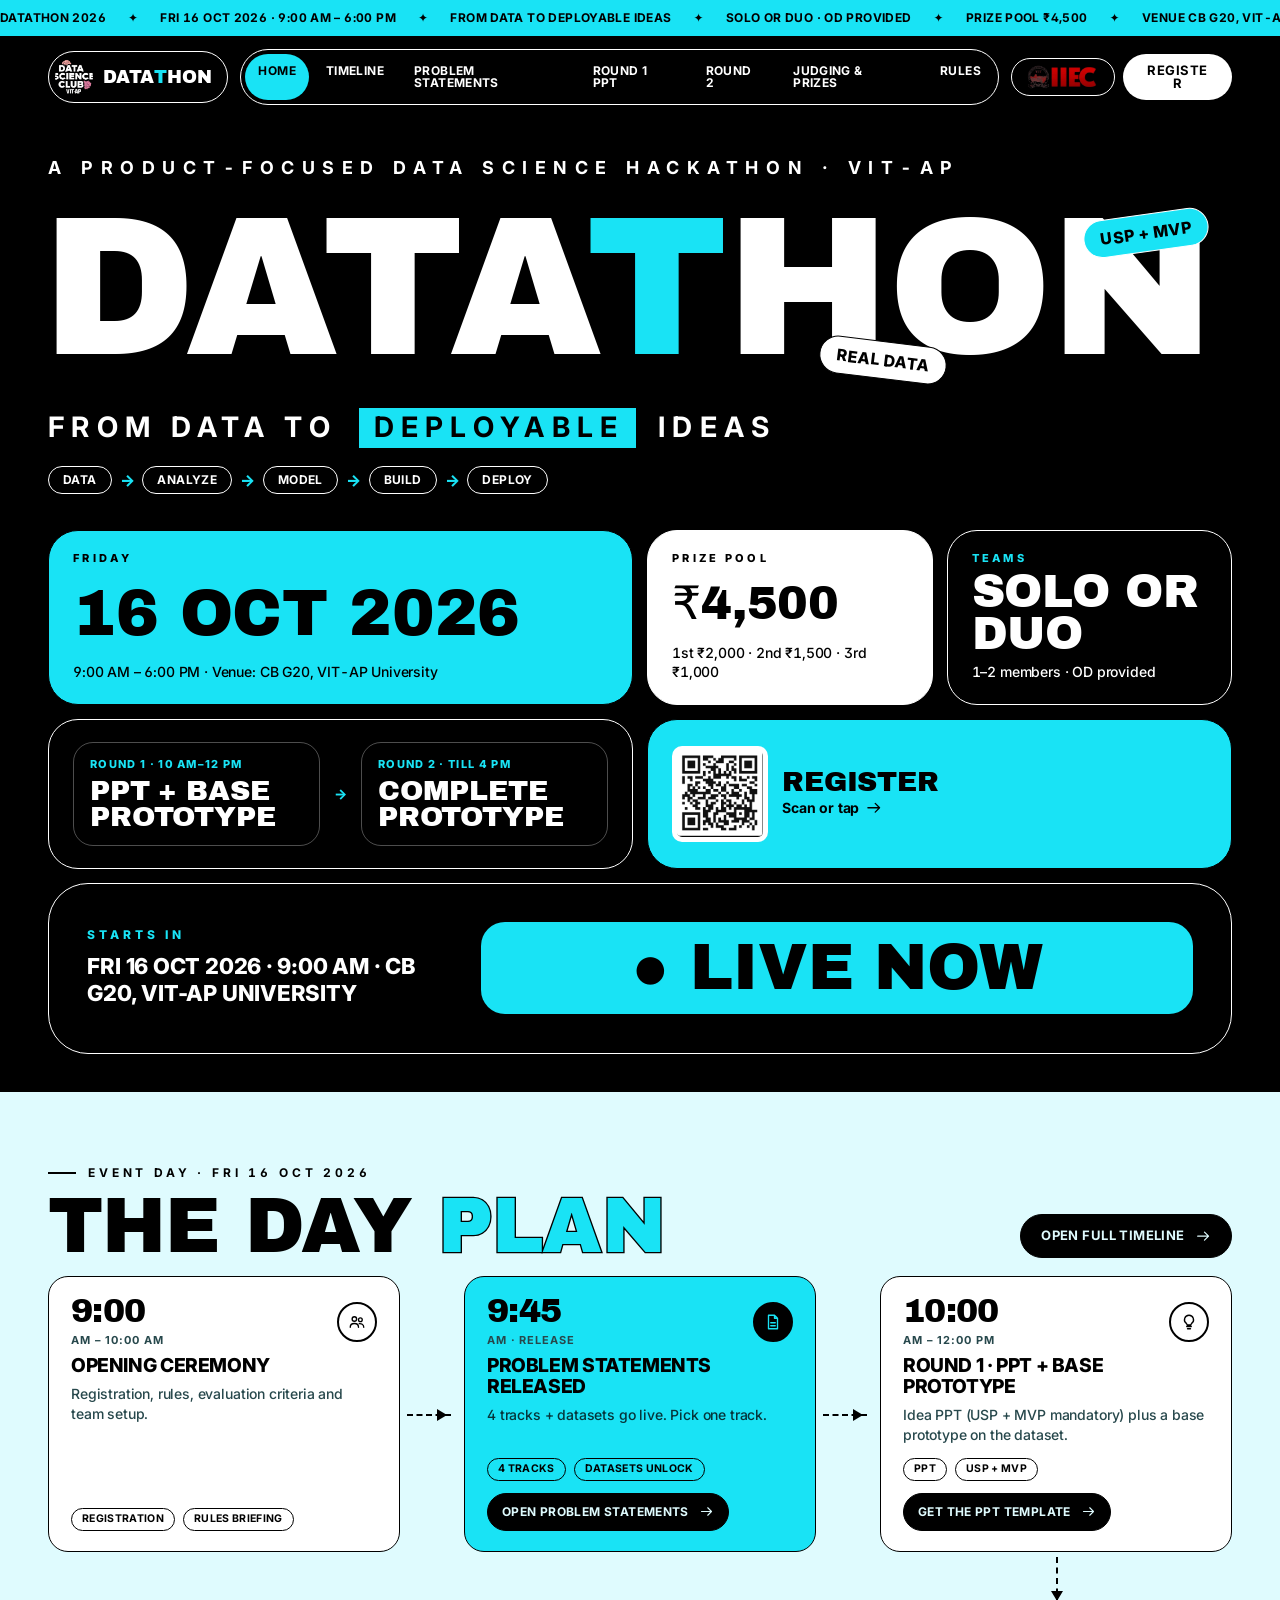
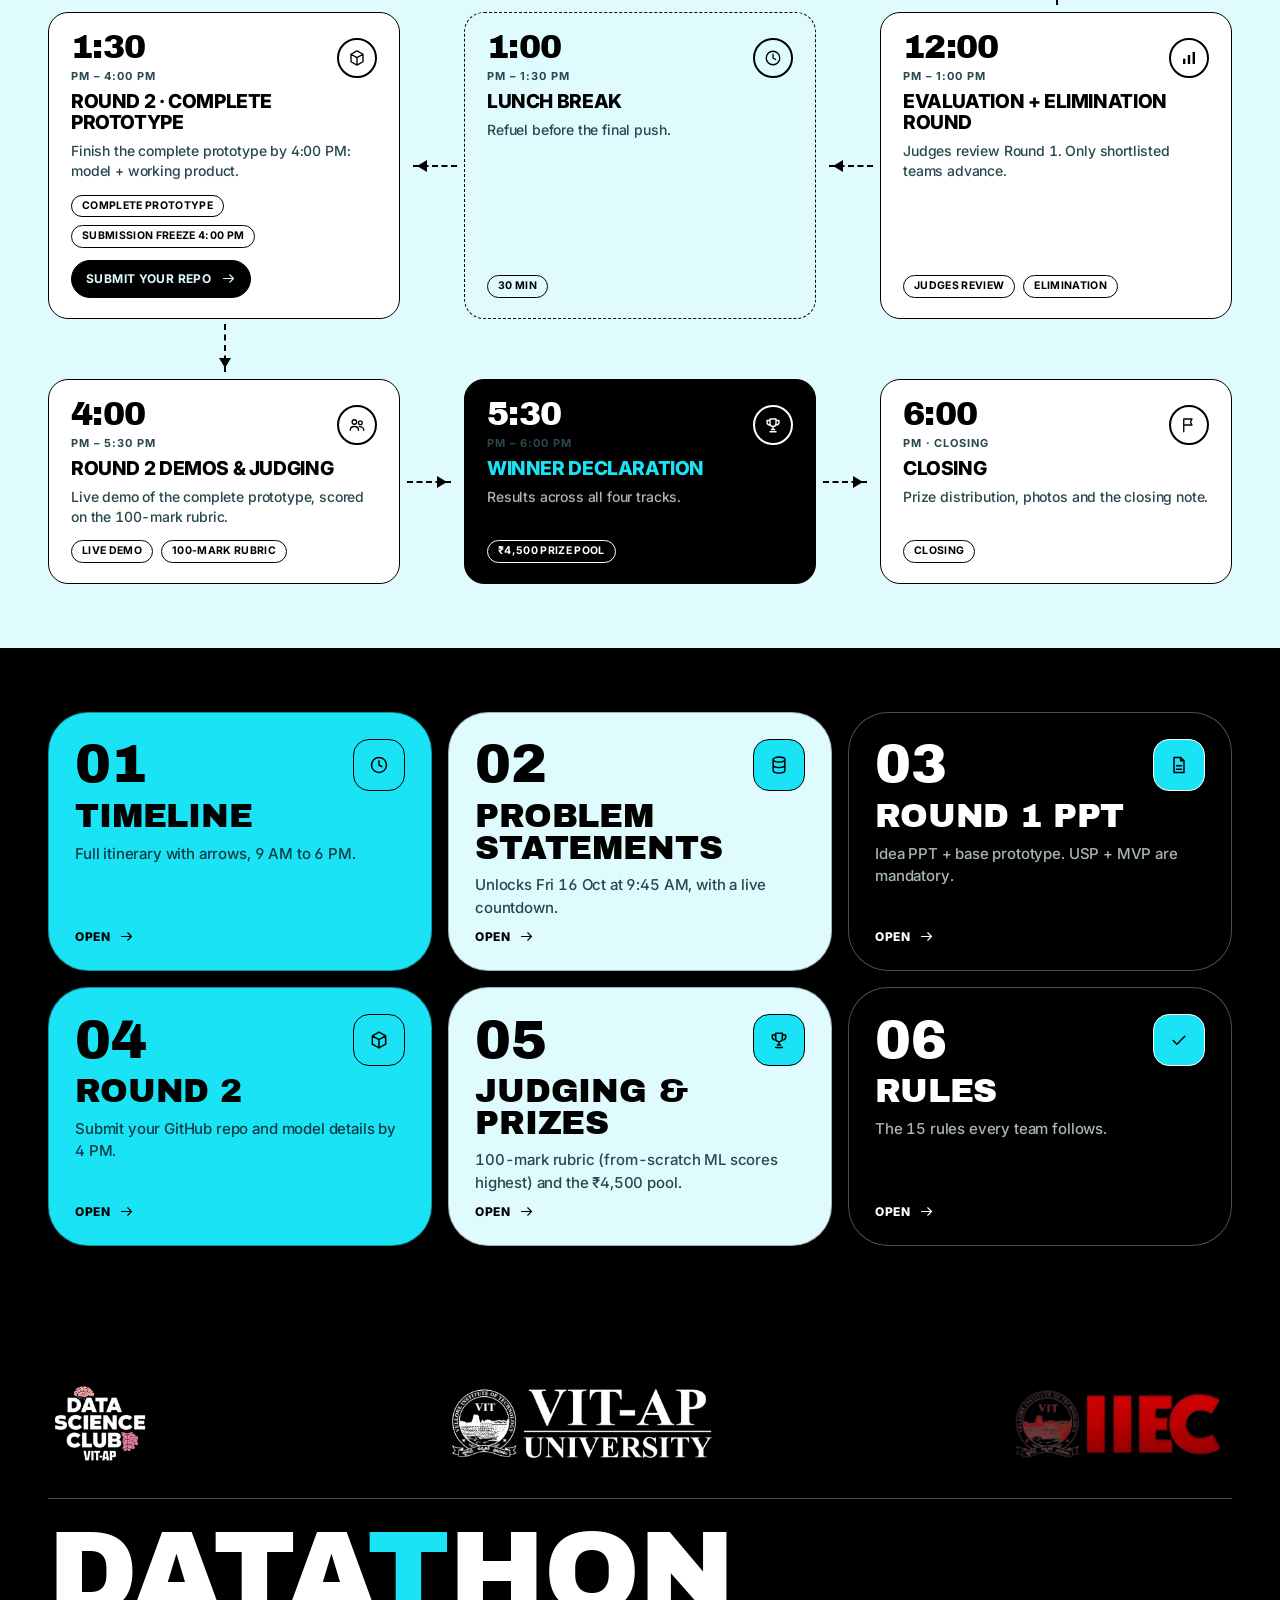
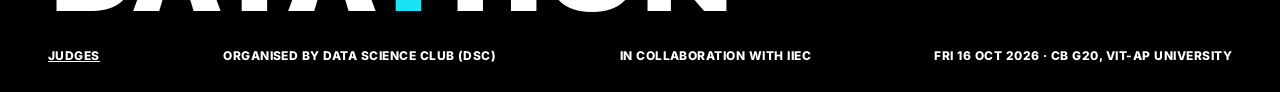
==== commit 16b56042: "Problem statements unlock at 9:45 AM Co-Authored-By: Claude Sonnet 5.5 <noreply@anthropic.com>" ====
--- a/site/index.html
+++ b/site/index.html
@@ -67,9 +67,9 @@
 <span class="stop__live">● LIVE NOW</span>
 <div class="tcard__top"><div class="tcard__time">9:00<small>AM – 10:00 AM</small></div><span class="tcard__node"><svg class="icon " aria-hidden="true"><use href="#i-users"/></svg></span></div>
 <h3>Opening Ceremony</h3><p>Registration, rules, evaluation criteria and team setup.</p><div class="stop__tags"><span class="chip">Registration</span><span class="chip">Rules briefing</span></div>
-<span class="tarrow tarrow--r"></span></li><li class="tcard tcard--milestone" style="grid-column:2;grid-row:1" data-start="2026-10-16T09:30:00+05:30" data-end="2026-10-16T09:35:00+05:30">
+<span class="tarrow tarrow--r"></span></li><li class="tcard tcard--milestone" style="grid-column:2;grid-row:1" data-start="2026-10-16T09:45:00+05:30" data-end="2026-10-16T09:50:00+05:30">
 <span class="stop__live">● LIVE NOW</span>
-<div class="tcard__top"><div class="tcard__time">9:30<small>AM · Release</small></div><span class="tcard__node"><svg class="icon " aria-hidden="true"><use href="#i-file"/></svg></span></div>
+<div class="tcard__top"><div class="tcard__time">9:45<small>AM · Release</small></div><span class="tcard__node"><svg class="icon " aria-hidden="true"><use href="#i-file"/></svg></span></div>
 <h3>Problem Statements Released</h3><p>4 tracks + datasets go live. Pick one track.</p><div class="stop__tags"><span class="chip">4 tracks</span><span class="chip">Datasets unlock</span></div><a class="btn btn--sm btn--fill" style="align-self:flex-start;margin-top:4px" href="problem-statements.html">Open problem statements <svg class="icon " aria-hidden="true"><use href="#i-arrow"/></svg></a>
 <span class="tarrow tarrow--r"></span></li><li class="tcard" style="grid-column:3;grid-row:1" data-start="2026-10-16T10:00:00+05:30" data-end="2026-10-16T12:00:00+05:30">
 <span class="stop__live">● LIVE NOW</span>
@@ -102,7 +102,7 @@
 </li></ol>
 </div></section>
 <section class="band band-dark band--tight"><div class="wrap">
-<div class="tiles"><a class="card tile band-cyan" href="timeline.html" style="background:var(--bg);color:var(--fg);--line:#000"><div class="tile__top"><span class="tile__no">01</span><span class="tile__badge"><svg class="icon " aria-hidden="true"><use href="#i-clock"/></svg></span></div><h3>Timeline</h3><p>Full itinerary with arrows, 9 AM to 6 PM.</p><span class="tile__go">Open <svg class="icon " aria-hidden="true"><use href="#i-arrow"/></svg></span></a><a class="card tile band-wash" href="problem-statements.html" style="background:var(--bg);color:var(--fg);--line:#000"><div class="tile__top"><span class="tile__no">02</span><span class="tile__badge"><svg class="icon " aria-hidden="true"><use href="#i-db"/></svg></span></div><h3>Problem Statements</h3><p>Unlocks Fri 16 Oct at 9:30 AM, with a live countdown.</p><span class="tile__go">Open <svg class="icon " aria-hidden="true"><use href="#i-arrow"/></svg></span></a><a class="card tile band-dark" href="ppt.html" style="background:var(--bg);color:var(--fg);--line:#fff"><div class="tile__top"><span class="tile__no">03</span><span class="tile__badge"><svg class="icon " aria-hidden="true"><use href="#i-file"/></svg></span></div><h3>Round 1 PPT</h3><p>Idea PPT + base prototype. USP + MVP are mandatory.</p><span class="tile__go">Open <svg class="icon " aria-hidden="true"><use href="#i-arrow"/></svg></span></a><a class="card tile band-cyan" href="round2.html" style="background:var(--bg);color:var(--fg);--line:#000"><div class="tile__top"><span class="tile__no">04</span><span class="tile__badge"><svg class="icon " aria-hidden="true"><use href="#i-cube"/></svg></span></div><h3>Round 2</h3><p>Submit your GitHub repo and model details by 4 PM.</p><span class="tile__go">Open <svg class="icon " aria-hidden="true"><use href="#i-arrow"/></svg></span></a><a class="card tile band-wash" href="judging.html" style="background:var(--bg);color:var(--fg);--line:#000"><div class="tile__top"><span class="tile__no">05</span><span class="tile__badge"><svg class="icon " aria-hidden="true"><use href="#i-trophy"/></svg></span></div><h3>Judging & Prizes</h3><p>100-mark rubric (from-scratch ML scores highest) and the ₹4,500 pool.</p><span class="tile__go">Open <svg class="icon " aria-hidden="true"><use href="#i-arrow"/></svg></span></a><a class="card tile band-dark" href="rules.html" style="background:var(--bg);color:var(--fg);--line:#fff"><div class="tile__top"><span class="tile__no">06</span><span class="tile__badge"><svg class="icon " aria-hidden="true"><use href="#i-check"/></svg></span></div><h3>Rules</h3><p>The 15 rules every team follows.</p><span class="tile__go">Open <svg class="icon " aria-hidden="true"><use href="#i-arrow"/></svg></span></a></div>
+<div class="tiles"><a class="card tile band-cyan" href="timeline.html" style="background:var(--bg);color:var(--fg);--line:#000"><div class="tile__top"><span class="tile__no">01</span><span class="tile__badge"><svg class="icon " aria-hidden="true"><use href="#i-clock"/></svg></span></div><h3>Timeline</h3><p>Full itinerary with arrows, 9 AM to 6 PM.</p><span class="tile__go">Open <svg class="icon " aria-hidden="true"><use href="#i-arrow"/></svg></span></a><a class="card tile band-wash" href="problem-statements.html" style="background:var(--bg);color:var(--fg);--line:#000"><div class="tile__top"><span class="tile__no">02</span><span class="tile__badge"><svg class="icon " aria-hidden="true"><use href="#i-db"/></svg></span></div><h3>Problem Statements</h3><p>Unlocks Fri 16 Oct at 9:45 AM, with a live countdown.</p><span class="tile__go">Open <svg class="icon " aria-hidden="true"><use href="#i-arrow"/></svg></span></a><a class="card tile band-dark" href="ppt.html" style="background:var(--bg);color:var(--fg);--line:#fff"><div class="tile__top"><span class="tile__no">03</span><span class="tile__badge"><svg class="icon " aria-hidden="true"><use href="#i-file"/></svg></span></div><h3>Round 1 PPT</h3><p>Idea PPT + base prototype. USP + MVP are mandatory.</p><span class="tile__go">Open <svg class="icon " aria-hidden="true"><use href="#i-arrow"/></svg></span></a><a class="card tile band-cyan" href="round2.html" style="background:var(--bg);color:var(--fg);--line:#000"><div class="tile__top"><span class="tile__no">04</span><span class="tile__badge"><svg class="icon " aria-hidden="true"><use href="#i-cube"/></svg></span></div><h3>Round 2</h3><p>Submit your GitHub repo and model details by 4 PM.</p><span class="tile__go">Open <svg class="icon " aria-hidden="true"><use href="#i-arrow"/></svg></span></a><a class="card tile band-wash" href="judging.html" style="background:var(--bg);color:var(--fg);--line:#000"><div class="tile__top"><span class="tile__no">05</span><span class="tile__badge"><svg class="icon " aria-hidden="true"><use href="#i-trophy"/></svg></span></div><h3>Judging & Prizes</h3><p>100-mark rubric (from-scratch ML scores highest) and the ₹4,500 pool.</p><span class="tile__go">Open <svg class="icon " aria-hidden="true"><use href="#i-arrow"/></svg></span></a><a class="card tile band-dark" href="rules.html" style="background:var(--bg);color:var(--fg);--line:#fff"><div class="tile__top"><span class="tile__no">06</span><span class="tile__badge"><svg class="icon " aria-hidden="true"><use href="#i-check"/></svg></span></div><h3>Rules</h3><p>The 15 rules every team follows.</p><span class="tile__go">Open <svg class="icon " aria-hidden="true"><use href="#i-arrow"/></svg></span></a></div>
 </div></section></main><footer class="band band-dark footer"><div class="wrap">
 <div class="footer__logos">
 <img src="assets/logo-dsc.png" alt="Data Science Club, VIT-AP">
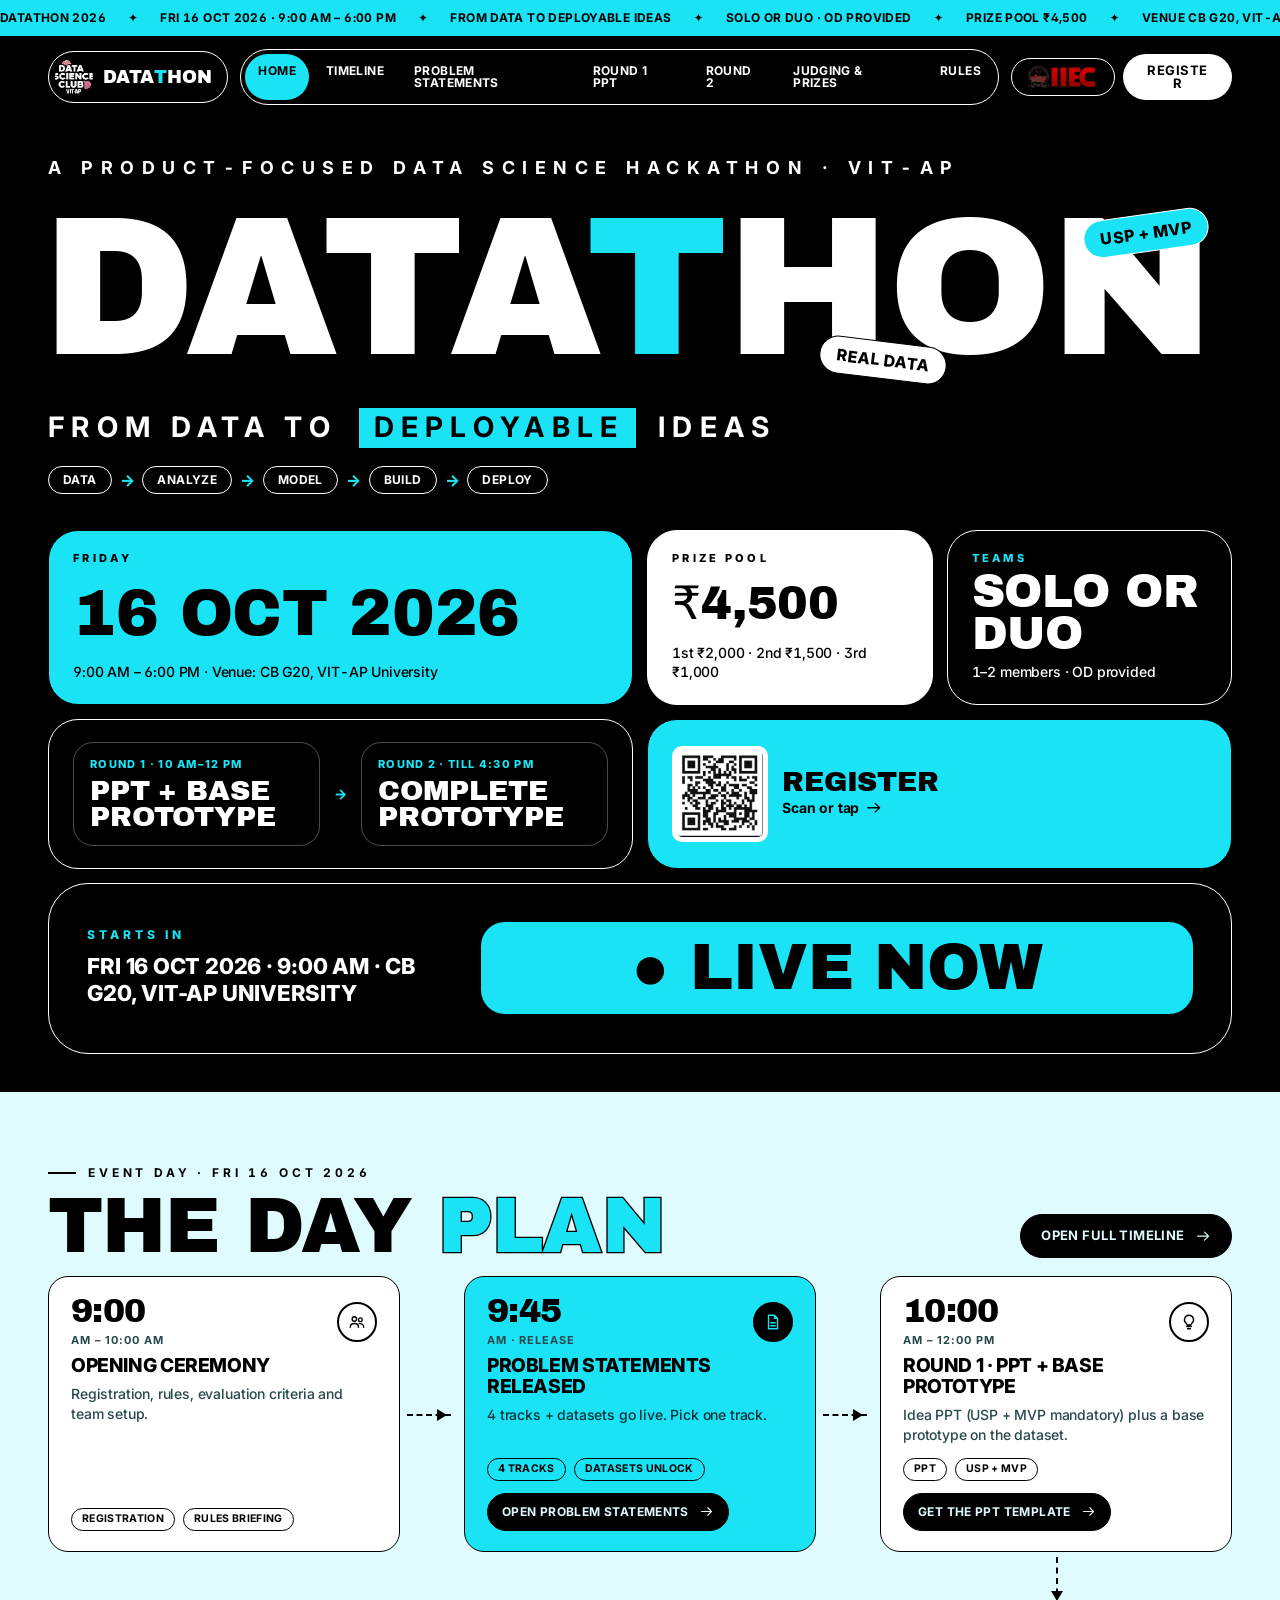
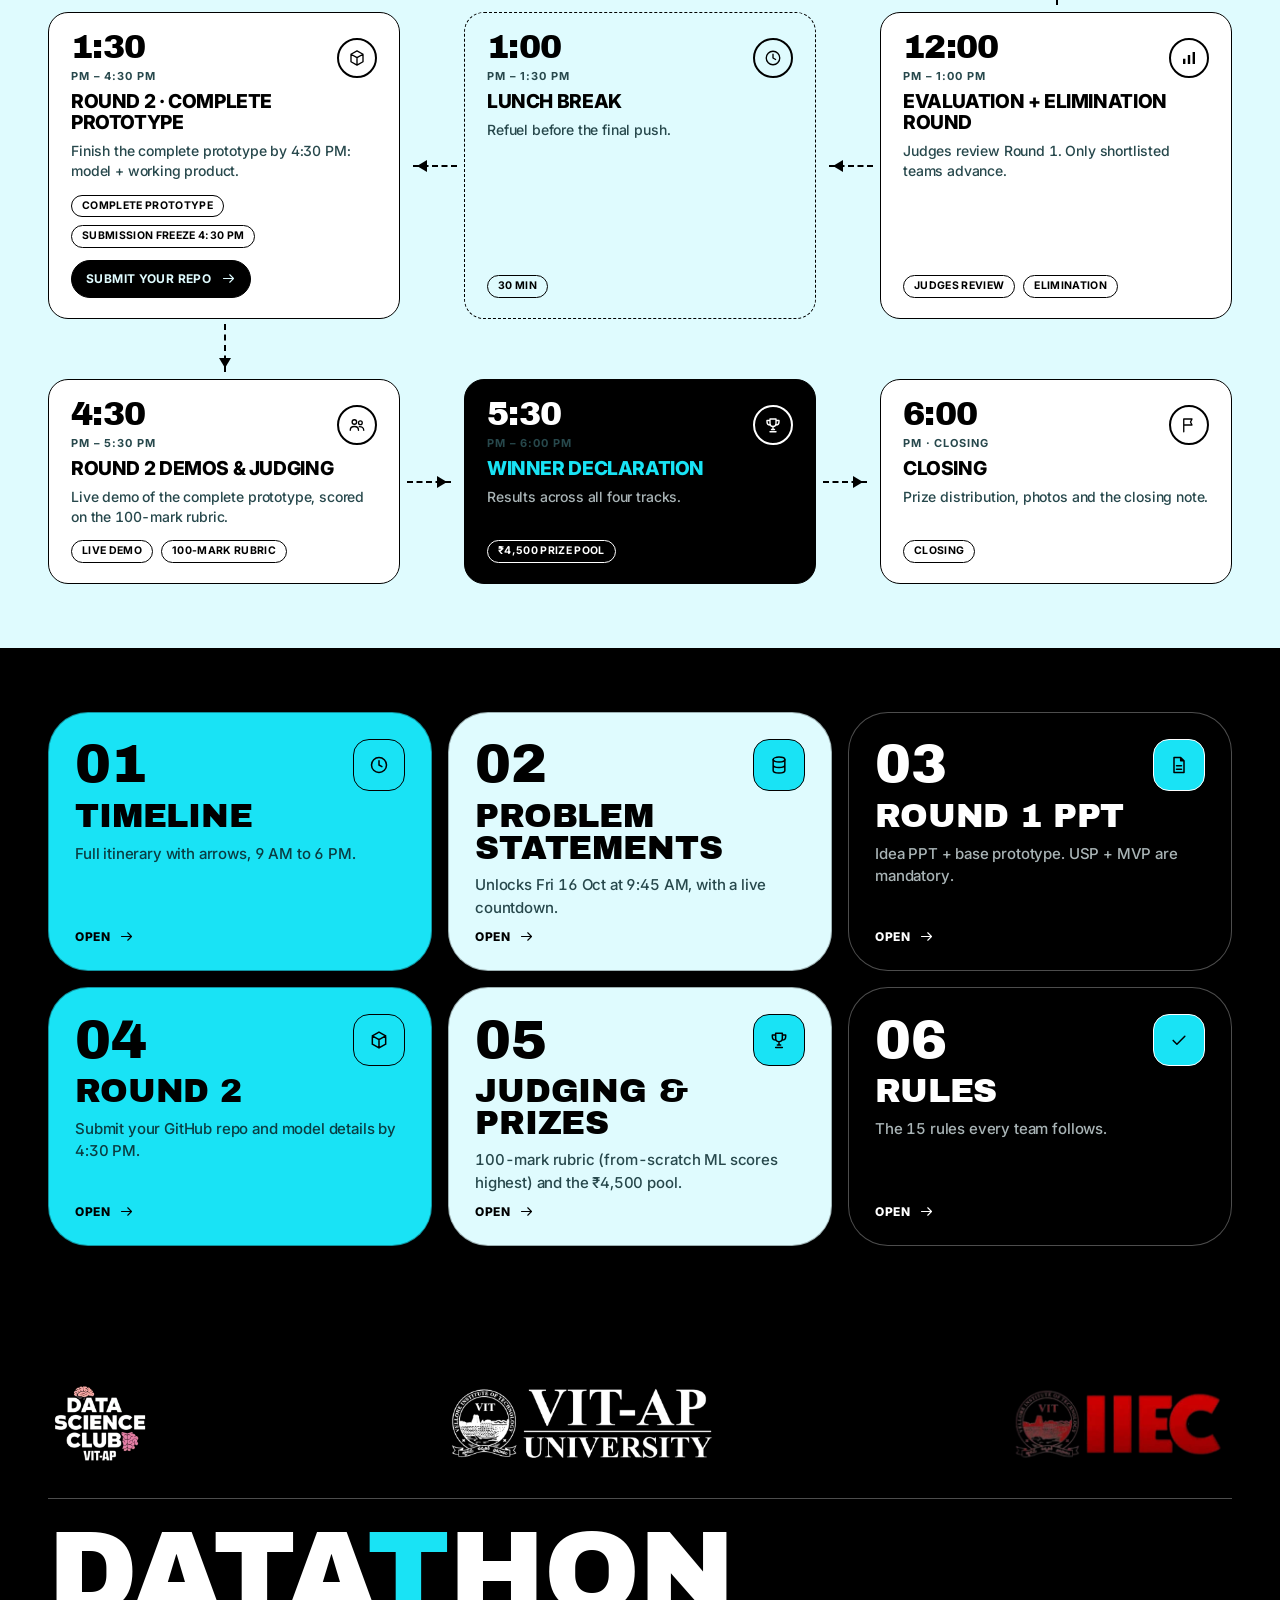
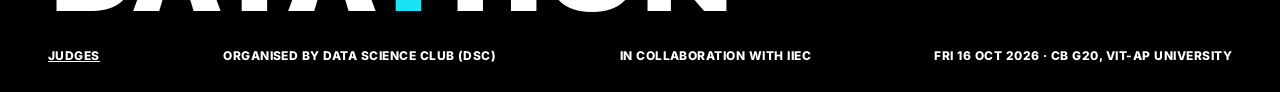
==== commit fe5f94fa: "Round 2 deadline extended to 4:30 PM Co-Authored-By: Claude Opus 5.5 <noreply@anthropic.com>" ====
--- a/site/index.html
+++ b/site/index.html
@@ -56,7 +56,7 @@
 <div class="bcell b-date"><small>Friday</small><b>16 Oct 2026</b><span>9:00 AM – 6:00 PM · Venue: CB G20, VIT-AP University</span></div>
 <div class="bcell b-prize"><small>Prize pool</small><b>₹4,500</b><span>1st ₹2,000 · 2nd ₹1,500 · 3rd ₹1,000</span></div>
 <div class="bcell b-team"><small>Teams</small><b>Solo or Duo</b><span>1–2 members · OD provided</span></div>
-<div class="bcell b-rounds"><a class="round" href="ppt.html"><small>Round 1 · 10 AM–12 PM</small><b>PPT + base prototype</b></a><span class="round__arrow" aria-hidden="true">→</span><a class="round" href="round2.html"><small>Round 2 · till 4 PM</small><b>Complete prototype</b></a></div>
+<div class="bcell b-rounds"><a class="round" href="ppt.html"><small>Round 1 · 10 AM–12 PM</small><b>PPT + base prototype</b></a><span class="round__arrow" aria-hidden="true">→</span><a class="round" href="round2.html"><small>Round 2 · till 4:30 PM</small><b>Complete prototype</b></a></div>
 <a class="bcell b-reg" href="https://forms.gle/7uUpkc1J9UCxxKup7" target="_blank" rel="noopener"><img src="assets/qr.png" alt="Registration QR code" width="96" height="96"><div><b>Register</b><span>Scan or tap <svg class="icon " aria-hidden="true"><use href="#i-arrow"/></svg></span></div></a>
 </div>
 <div class="bigcount"><div class="bigcount__label"><small>Starts in</small><span>Fri 16 Oct 2026 · 9:00 AM · CB G20, VIT-AP University</span></div><div class="countdown" id="countdown" data-target="2026-10-16T09:00:00+05:30" aria-live="off"></div></div>
@@ -83,13 +83,13 @@
 <span class="stop__live">● LIVE NOW</span>
 <div class="tcard__top"><div class="tcard__time">1:00<small>PM – 1:30 PM</small></div><span class="tcard__node"><svg class="icon " aria-hidden="true"><use href="#i-clock"/></svg></span></div>
 <h3>Lunch Break</h3><p>Refuel before the final push.</p><div class="stop__tags"><span class="chip">30 min</span></div>
-<span class="tarrow tarrow--l"></span></li><li class="tcard" style="grid-column:1;grid-row:2" data-start="2026-10-16T13:30:00+05:30" data-end="2026-10-16T16:00:00+05:30">
+<span class="tarrow tarrow--l"></span></li><li class="tcard" style="grid-column:1;grid-row:2" data-start="2026-10-16T13:30:00+05:30" data-end="2026-10-16T16:30:00+05:30">
 <span class="stop__live">● LIVE NOW</span>
-<div class="tcard__top"><div class="tcard__time">1:30<small>PM – 4:00 PM</small></div><span class="tcard__node"><svg class="icon " aria-hidden="true"><use href="#i-cube"/></svg></span></div>
-<h3>Round 2 · Complete Prototype</h3><p>Finish the complete prototype by 4:00 PM: model + working product.</p><div class="stop__tags"><span class="chip">Complete prototype</span><span class="chip">Submission freeze 4:00 PM</span></div><a class="btn btn--sm btn--fill" style="align-self:flex-start;margin-top:4px" href="round2.html">Submit your repo <svg class="icon " aria-hidden="true"><use href="#i-arrow"/></svg></a>
-<span class="tarrow tarrow--d"></span></li><li class="tcard" style="grid-column:1;grid-row:3" data-start="2026-10-16T16:00:00+05:30" data-end="2026-10-16T17:30:00+05:30">
+<div class="tcard__top"><div class="tcard__time">1:30<small>PM – 4:30 PM</small></div><span class="tcard__node"><svg class="icon " aria-hidden="true"><use href="#i-cube"/></svg></span></div>
+<h3>Round 2 · Complete Prototype</h3><p>Finish the complete prototype by 4:30 PM: model + working product.</p><div class="stop__tags"><span class="chip">Complete prototype</span><span class="chip">Submission freeze 4:30 PM</span></div><a class="btn btn--sm btn--fill" style="align-self:flex-start;margin-top:4px" href="round2.html">Submit your repo <svg class="icon " aria-hidden="true"><use href="#i-arrow"/></svg></a>
+<span class="tarrow tarrow--d"></span></li><li class="tcard" style="grid-column:1;grid-row:3" data-start="2026-10-16T16:30:00+05:30" data-end="2026-10-16T17:30:00+05:30">
 <span class="stop__live">● LIVE NOW</span>
-<div class="tcard__top"><div class="tcard__time">4:00<small>PM – 5:30 PM</small></div><span class="tcard__node"><svg class="icon " aria-hidden="true"><use href="#i-users"/></svg></span></div>
+<div class="tcard__top"><div class="tcard__time">4:30<small>PM – 5:30 PM</small></div><span class="tcard__node"><svg class="icon " aria-hidden="true"><use href="#i-users"/></svg></span></div>
 <h3>Round 2 Demos & Judging</h3><p>Live demo of the complete prototype, scored on the 100-mark rubric.</p><div class="stop__tags"><span class="chip">Live demo</span><span class="chip">100-mark rubric</span></div>
 <span class="tarrow tarrow--r"></span></li><li class="tcard tcard--winner" style="grid-column:2;grid-row:3" data-start="2026-10-16T17:30:00+05:30" data-end="2026-10-16T18:00:00+05:30">
 <span class="stop__live">● LIVE NOW</span>
@@ -102,7 +102,7 @@
 </li></ol>
 </div></section>
 <section class="band band-dark band--tight"><div class="wrap">
-<div class="tiles"><a class="card tile band-cyan" href="timeline.html" style="background:var(--bg);color:var(--fg);--line:#000"><div class="tile__top"><span class="tile__no">01</span><span class="tile__badge"><svg class="icon " aria-hidden="true"><use href="#i-clock"/></svg></span></div><h3>Timeline</h3><p>Full itinerary with arrows, 9 AM to 6 PM.</p><span class="tile__go">Open <svg class="icon " aria-hidden="true"><use href="#i-arrow"/></svg></span></a><a class="card tile band-wash" href="problem-statements.html" style="background:var(--bg);color:var(--fg);--line:#000"><div class="tile__top"><span class="tile__no">02</span><span class="tile__badge"><svg class="icon " aria-hidden="true"><use href="#i-db"/></svg></span></div><h3>Problem Statements</h3><p>Unlocks Fri 16 Oct at 9:45 AM, with a live countdown.</p><span class="tile__go">Open <svg class="icon " aria-hidden="true"><use href="#i-arrow"/></svg></span></a><a class="card tile band-dark" href="ppt.html" style="background:var(--bg);color:var(--fg);--line:#fff"><div class="tile__top"><span class="tile__no">03</span><span class="tile__badge"><svg class="icon " aria-hidden="true"><use href="#i-file"/></svg></span></div><h3>Round 1 PPT</h3><p>Idea PPT + base prototype. USP + MVP are mandatory.</p><span class="tile__go">Open <svg class="icon " aria-hidden="true"><use href="#i-arrow"/></svg></span></a><a class="card tile band-cyan" href="round2.html" style="background:var(--bg);color:var(--fg);--line:#000"><div class="tile__top"><span class="tile__no">04</span><span class="tile__badge"><svg class="icon " aria-hidden="true"><use href="#i-cube"/></svg></span></div><h3>Round 2</h3><p>Submit your GitHub repo and model details by 4 PM.</p><span class="tile__go">Open <svg class="icon " aria-hidden="true"><use href="#i-arrow"/></svg></span></a><a class="card tile band-wash" href="judging.html" style="background:var(--bg);color:var(--fg);--line:#000"><div class="tile__top"><span class="tile__no">05</span><span class="tile__badge"><svg class="icon " aria-hidden="true"><use href="#i-trophy"/></svg></span></div><h3>Judging & Prizes</h3><p>100-mark rubric (from-scratch ML scores highest) and the ₹4,500 pool.</p><span class="tile__go">Open <svg class="icon " aria-hidden="true"><use href="#i-arrow"/></svg></span></a><a class="card tile band-dark" href="rules.html" style="background:var(--bg);color:var(--fg);--line:#fff"><div class="tile__top"><span class="tile__no">06</span><span class="tile__badge"><svg class="icon " aria-hidden="true"><use href="#i-check"/></svg></span></div><h3>Rules</h3><p>The 15 rules every team follows.</p><span class="tile__go">Open <svg class="icon " aria-hidden="true"><use href="#i-arrow"/></svg></span></a></div>
+<div class="tiles"><a class="card tile band-cyan" href="timeline.html" style="background:var(--bg);color:var(--fg);--line:#000"><div class="tile__top"><span class="tile__no">01</span><span class="tile__badge"><svg class="icon " aria-hidden="true"><use href="#i-clock"/></svg></span></div><h3>Timeline</h3><p>Full itinerary with arrows, 9 AM to 6 PM.</p><span class="tile__go">Open <svg class="icon " aria-hidden="true"><use href="#i-arrow"/></svg></span></a><a class="card tile band-wash" href="problem-statements.html" style="background:var(--bg);color:var(--fg);--line:#000"><div class="tile__top"><span class="tile__no">02</span><span class="tile__badge"><svg class="icon " aria-hidden="true"><use href="#i-db"/></svg></span></div><h3>Problem Statements</h3><p>Unlocks Fri 16 Oct at 9:45 AM, with a live countdown.</p><span class="tile__go">Open <svg class="icon " aria-hidden="true"><use href="#i-arrow"/></svg></span></a><a class="card tile band-dark" href="ppt.html" style="background:var(--bg);color:var(--fg);--line:#fff"><div class="tile__top"><span class="tile__no">03</span><span class="tile__badge"><svg class="icon " aria-hidden="true"><use href="#i-file"/></svg></span></div><h3>Round 1 PPT</h3><p>Idea PPT + base prototype. USP + MVP are mandatory.</p><span class="tile__go">Open <svg class="icon " aria-hidden="true"><use href="#i-arrow"/></svg></span></a><a class="card tile band-cyan" href="round2.html" style="background:var(--bg);color:var(--fg);--line:#000"><div class="tile__top"><span class="tile__no">04</span><span class="tile__badge"><svg class="icon " aria-hidden="true"><use href="#i-cube"/></svg></span></div><h3>Round 2</h3><p>Submit your GitHub repo and model details by 4:30 PM.</p><span class="tile__go">Open <svg class="icon " aria-hidden="true"><use href="#i-arrow"/></svg></span></a><a class="card tile band-wash" href="judging.html" style="background:var(--bg);color:var(--fg);--line:#000"><div class="tile__top"><span class="tile__no">05</span><span class="tile__badge"><svg class="icon " aria-hidden="true"><use href="#i-trophy"/></svg></span></div><h3>Judging & Prizes</h3><p>100-mark rubric (from-scratch ML scores highest) and the ₹4,500 pool.</p><span class="tile__go">Open <svg class="icon " aria-hidden="true"><use href="#i-arrow"/></svg></span></a><a class="card tile band-dark" href="rules.html" style="background:var(--bg);color:var(--fg);--line:#fff"><div class="tile__top"><span class="tile__no">06</span><span class="tile__badge"><svg class="icon " aria-hidden="true"><use href="#i-check"/></svg></span></div><h3>Rules</h3><p>The 15 rules every team follows.</p><span class="tile__go">Open <svg class="icon " aria-hidden="true"><use href="#i-arrow"/></svg></span></a></div>
 </div></section></main><footer class="band band-dark footer"><div class="wrap">
 <div class="footer__logos">
 <img src="assets/logo-dsc.png" alt="Data Science Club, VIT-AP">
--- a/site/css/v5.css
+++ b/site/css/v5.css
@@ -93,3 +93,9 @@
 .tf-btn { display: flex; align-items: end; }
 .teamform { margin-bottom: 24px; }
 @media (max-width: 900px) { .tf3 { grid-template-columns: minmax(0, 1fr); } .tf-wide { grid-column: auto; } }
+
+.r2check { background: var(--carbon); color: var(--paper); border-radius: var(--r-card-lg); padding: 22px 26px; margin-bottom: 22px; }
+.r2check h3 { font: 400 clamp(20px, 2.4vw, 28px)/1 var(--font-display); text-transform: uppercase; color: var(--cyan); margin-bottom: 10px; }
+.r2check p { color: var(--mist); margin-bottom: 10px; }
+.r2check ul { display: grid; gap: 6px; padding-left: 20px; list-style: disc; }
+.r2check li { line-height: 1.4; }
